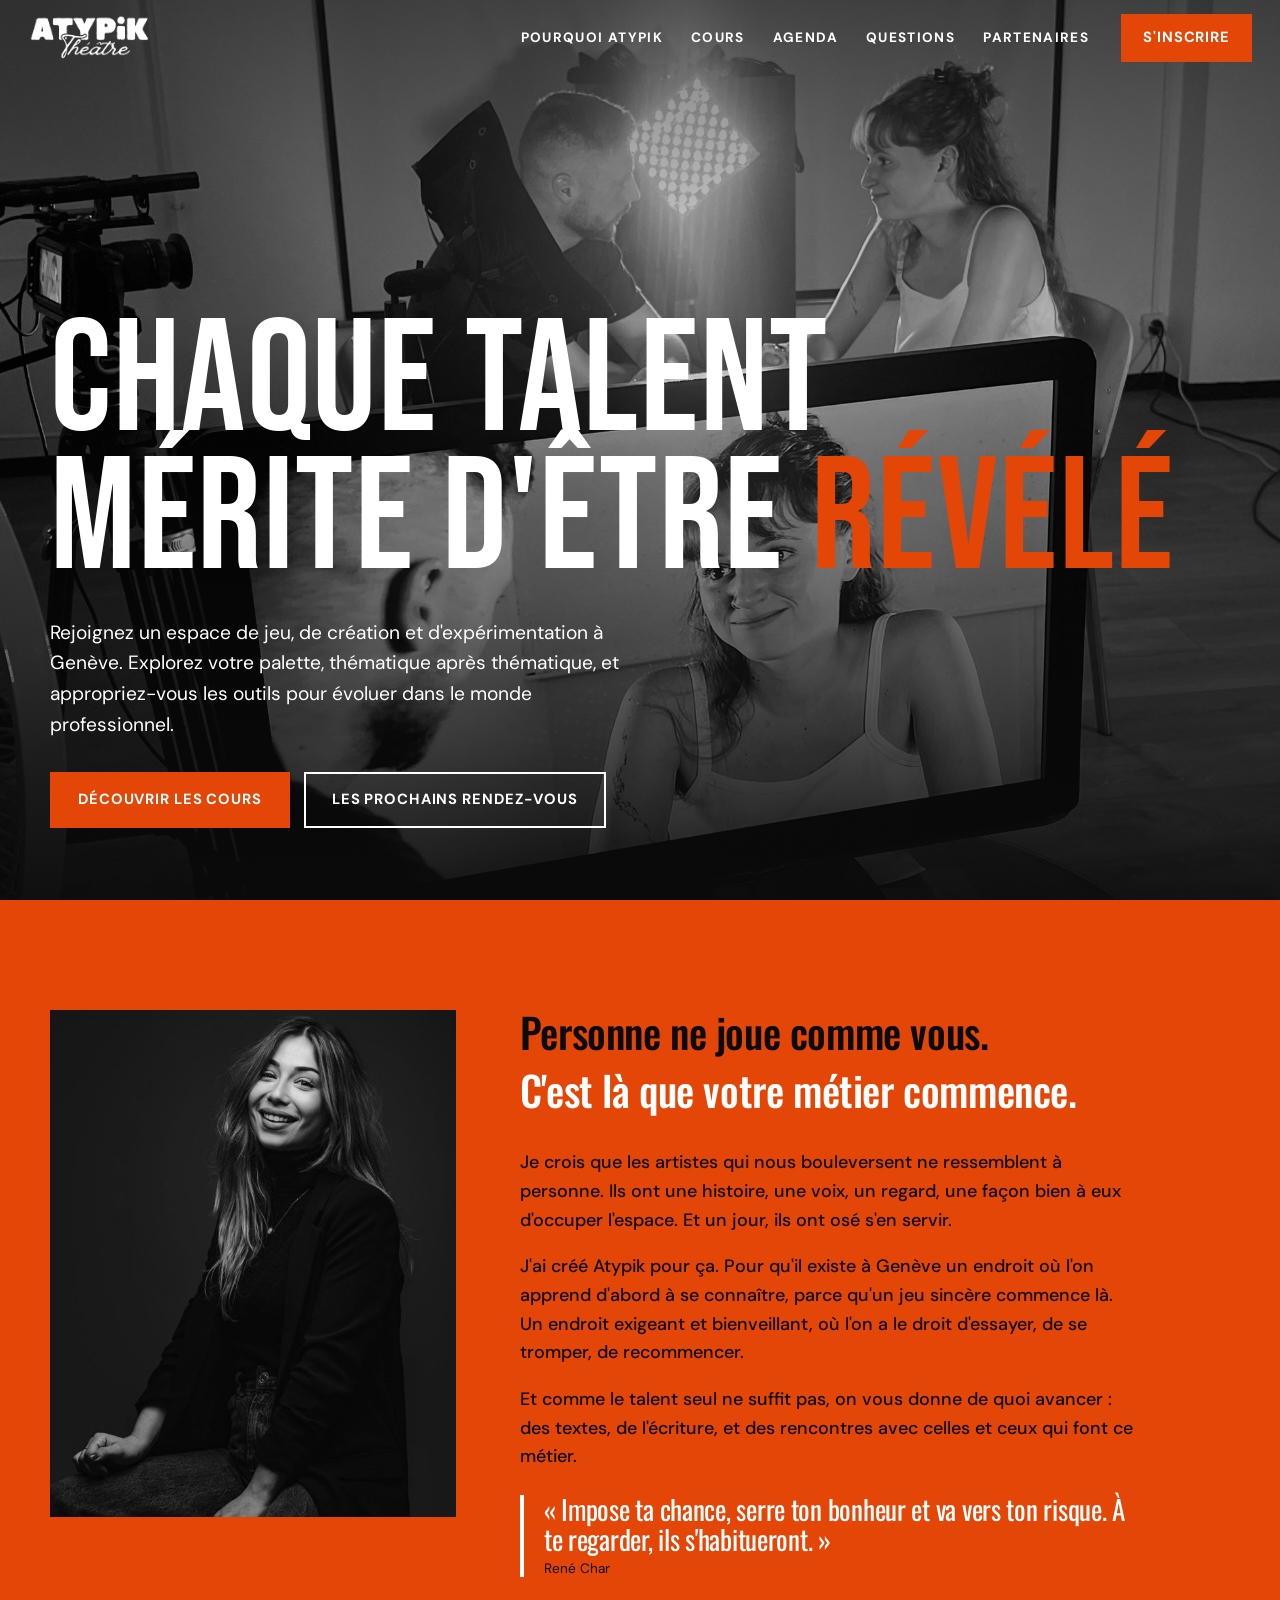
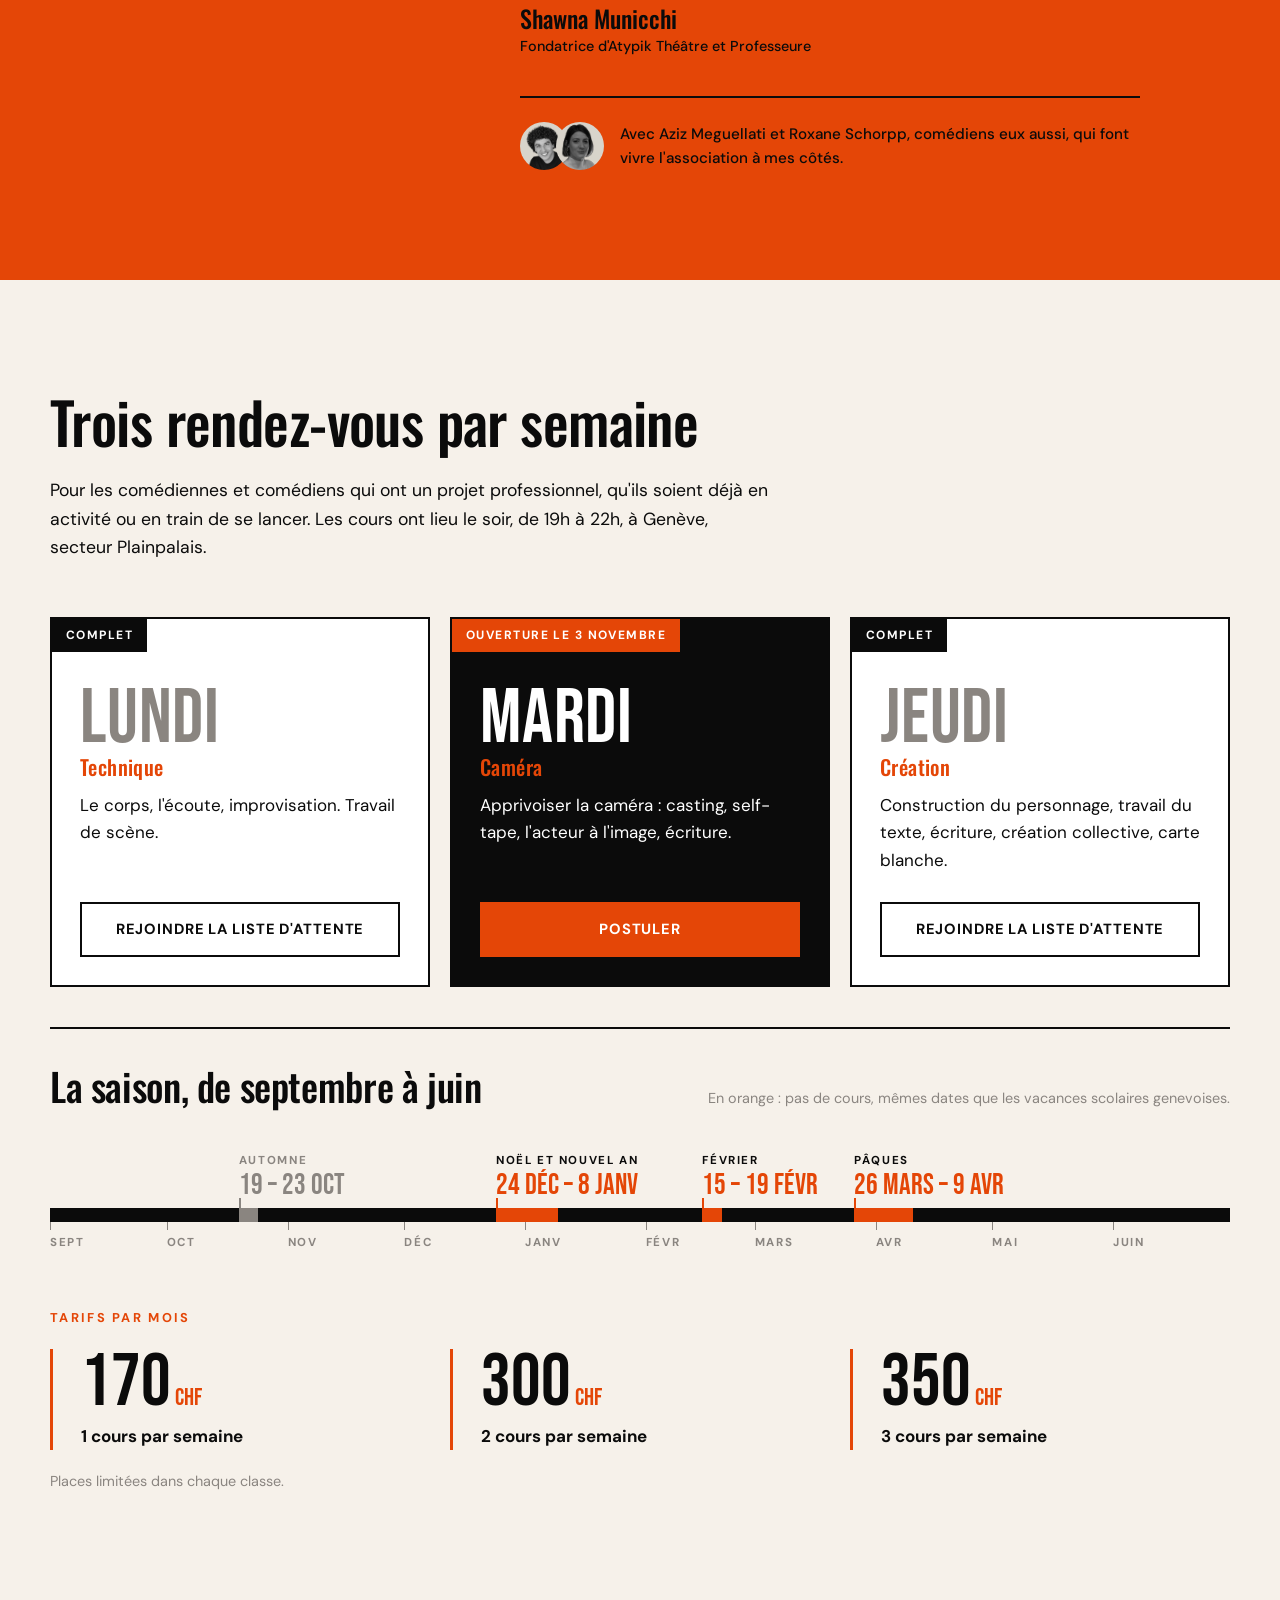
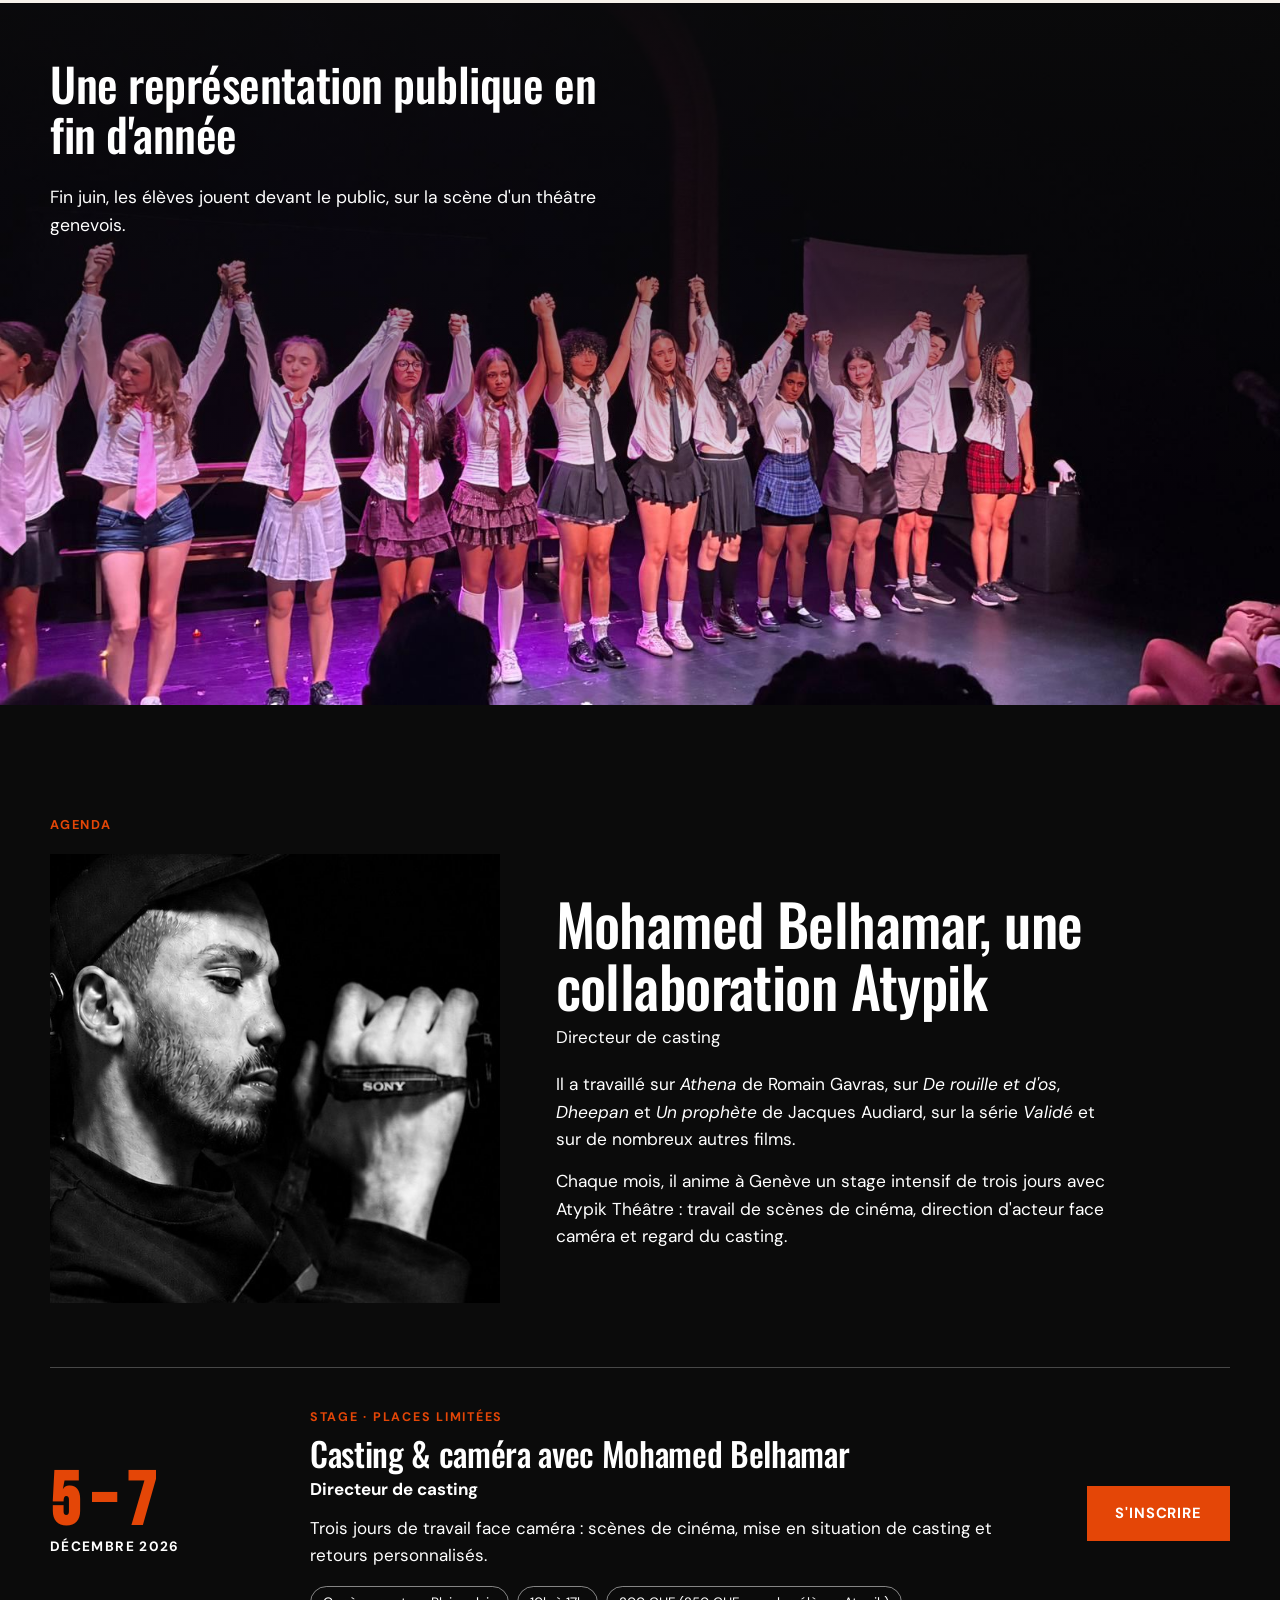
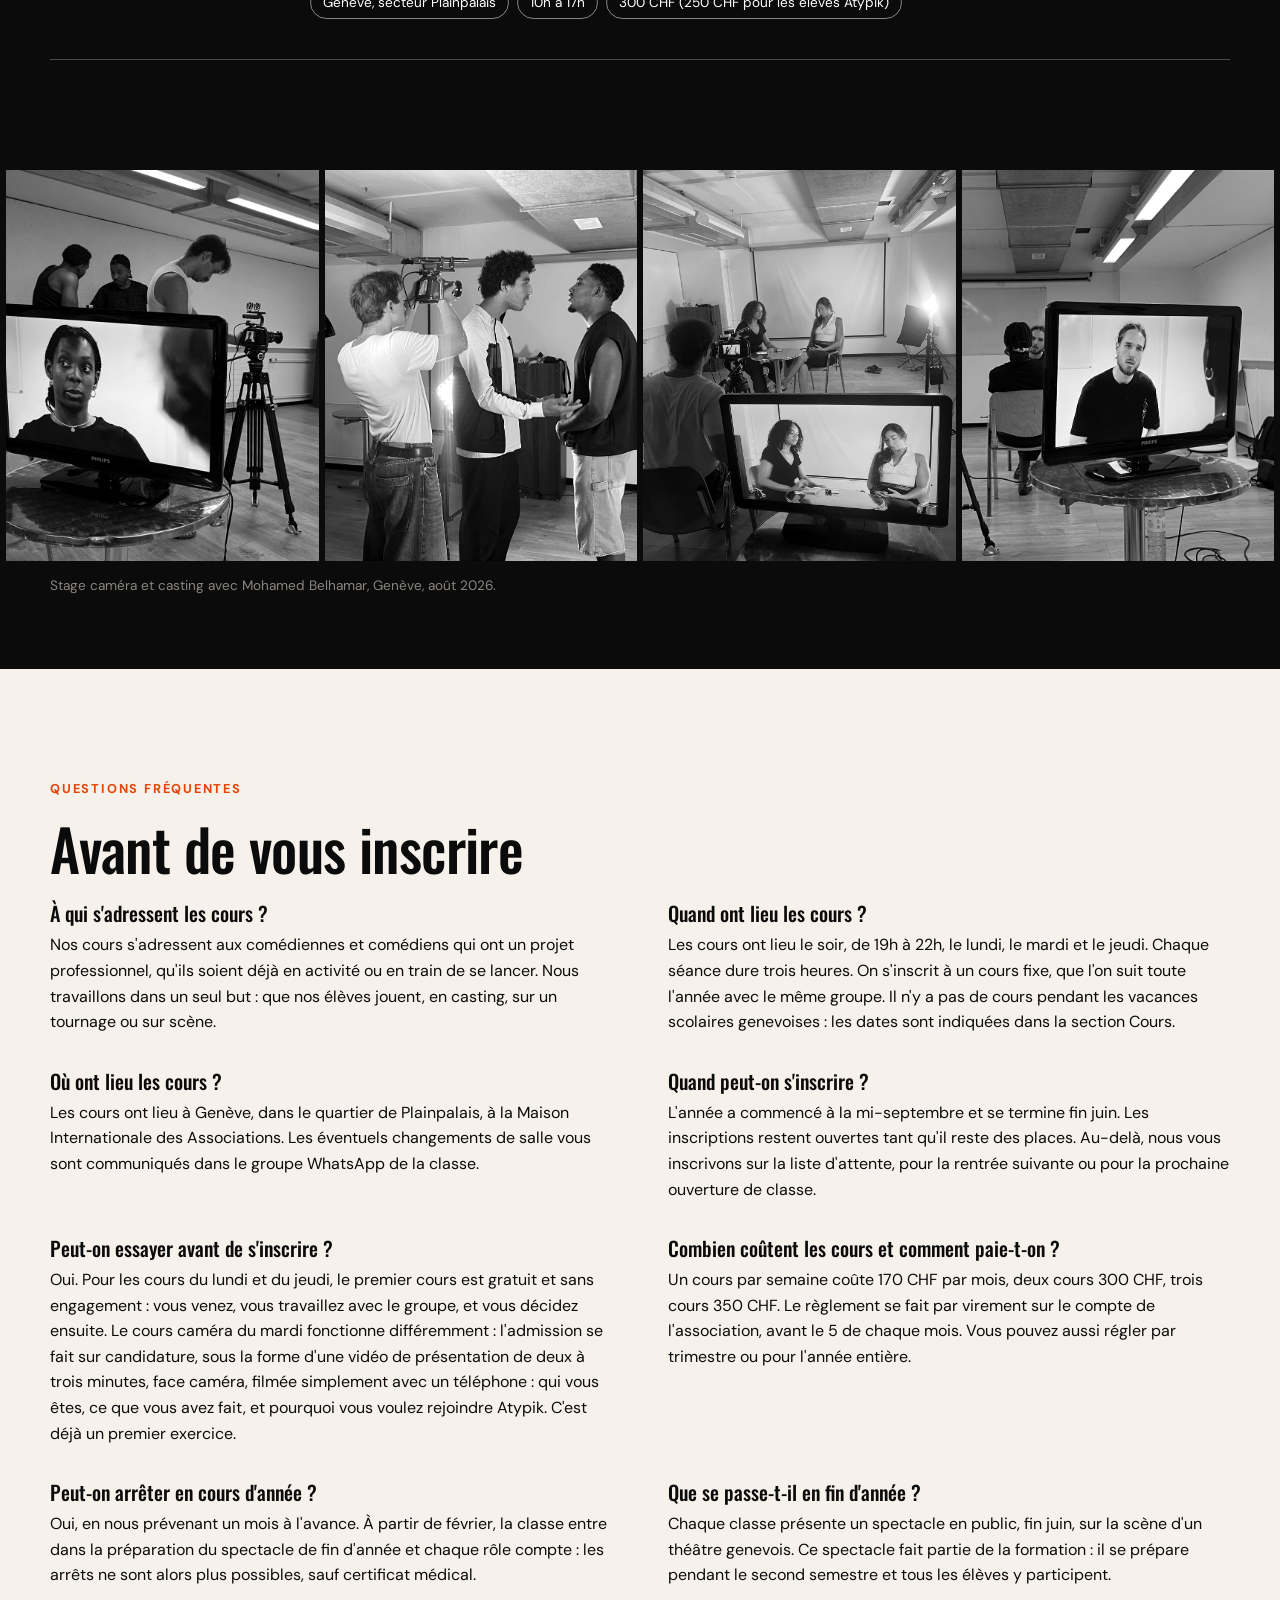
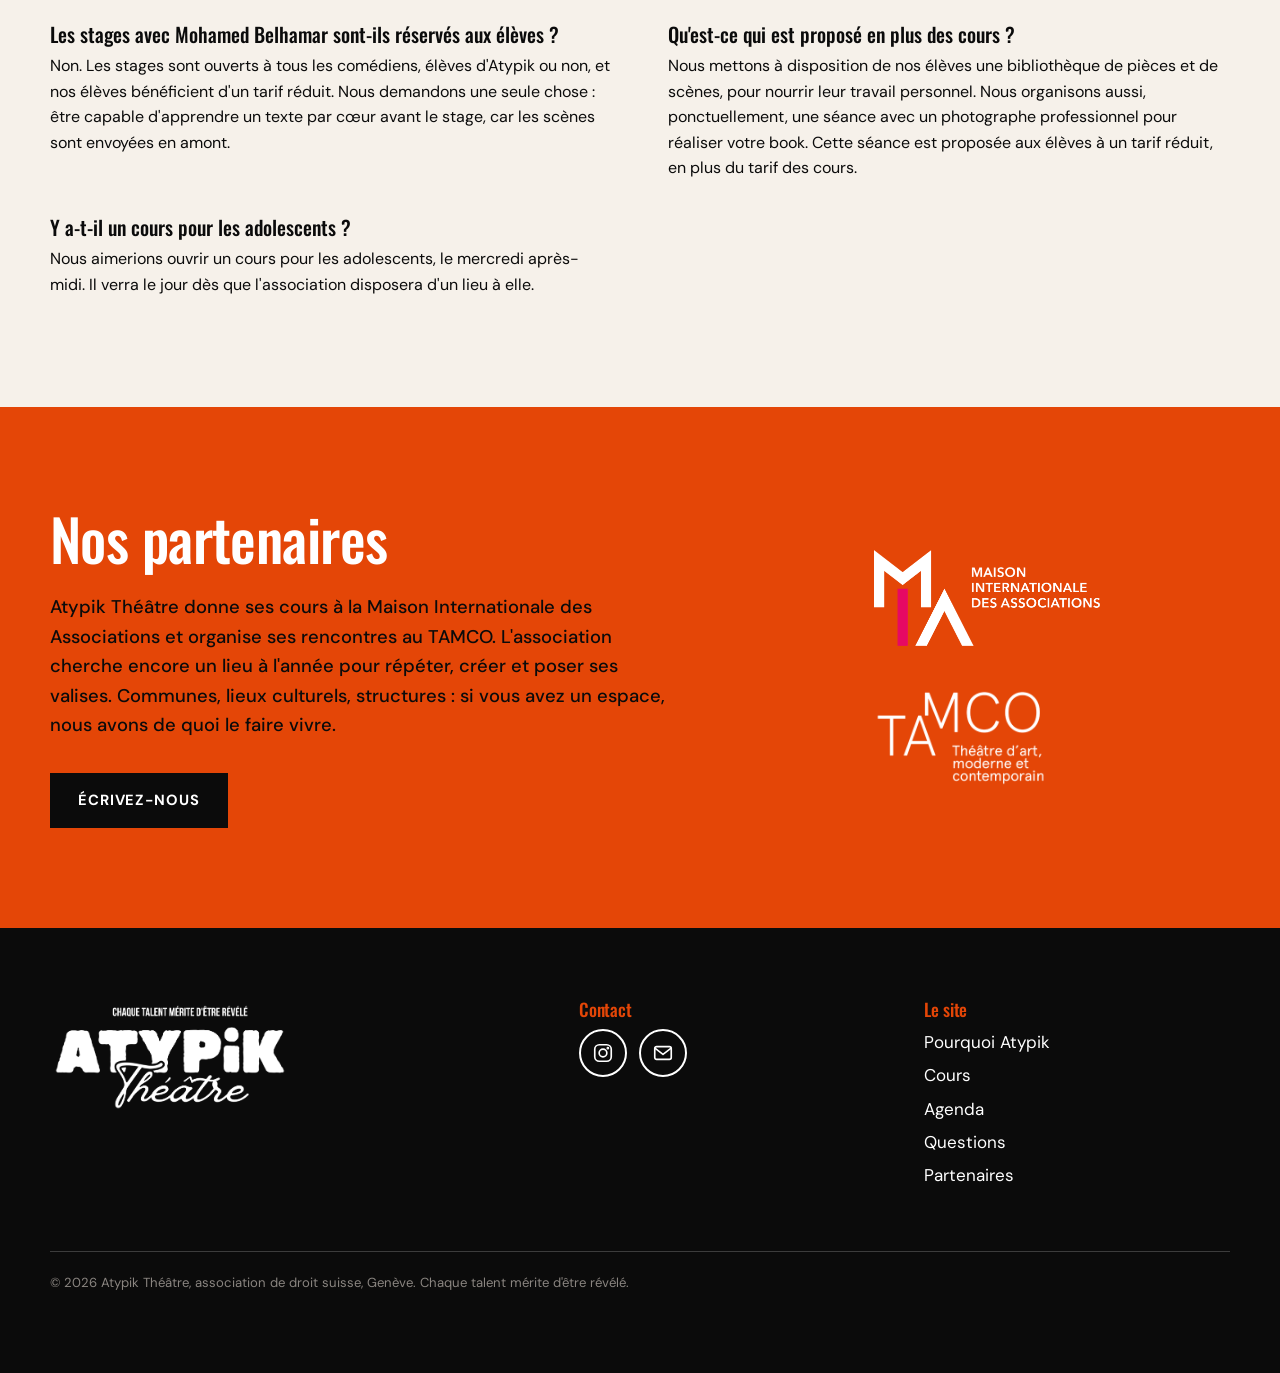
==== index.html @ a5f8ace5 "Frise de la saison au-dessus des tarifs Co-Authored-By: Claude Fable 5.1 <noreply@anthropic.com>" ====
<!doctype html>
<html lang="fr">
<head>
  <meta charset="utf-8">
  <meta name="viewport" content="width=device-width, initial-scale=1">
  <title>Atypik Théâtre | Cours de théâtre et de jeu caméra à Genève</title>
  <meta name="description" content="Rejoignez un espace de jeu, de création et d'expérimentation à Genève. Explorez votre palette : cours de théâtre et de jeu caméra, stages avec un directeur de casting.">
  <meta property="og:title" content="Atypik Théâtre | Chaque talent mérite d'être révélé">
  <meta property="og:description" content="Cours de théâtre et de jeu caméra à Genève, pour les comédiennes et comédiens qui veulent en faire leur métier.">
  <meta property="og:image" content="https://atypiktheatre.ch/images/hero.jpg">
  <link rel="canonical" href="https://atypiktheatre.ch/">
  <link rel="icon" href="images/favicon.png" sizes="512x512">
  <link rel="apple-touch-icon" href="images/apple-touch-icon.png">
  <meta name="theme-color" content="#e44607">
  <meta property="og:url" content="https://atypiktheatre.ch/">
  <meta property="og:type" content="website">
  <meta property="og:locale" content="fr_CH">
  <script type="application/ld+json">
  {
    "@context": "https://schema.org",
    "@type": "Organization",
    "name": "Atypik Théâtre",
    "url": "https://atypiktheatre.ch/",
    "logo": "https://atypiktheatre.ch/images/logo-couleur.png",
    "email": "atypik.theatre@gmail.com",
    "description": "Association genevoise : cours hebdomadaires de théâtre et de jeu caméra, stages avec des directeurs de casting, pour comédiennes et comédiens.",
    "address": { "@type": "PostalAddress", "addressLocality": "Genève", "addressCountry": "CH" },
    "sameAs": ["https://www.instagram.com/atypik.theatre/"]
  }
  </script>
  <link rel="preconnect" href="https://fonts.googleapis.com">
  <link rel="preconnect" href="https://fonts.gstatic.com" crossorigin>
  <link href="https://fonts.googleapis.com/css2?family=Bebas+Neue&family=Oswald:wght@400;500&family=DM+Sans:opsz,wght@9..40,400;9..40,500;9..40,700&display=swap" rel="stylesheet">
  <link rel="stylesheet" href="style.css">
</head>
<body>

<header class="nav" id="nav">
  <a href="#top" class="nav-logo"><img src="images/logo-nav.png" alt="Atypik Théâtre"></a>
  <nav class="nav-liens">
    <a href="#pourquoi">Pourquoi Atypik</a>
    <a href="#cours">Cours</a>
    <a href="#agenda">Agenda</a>
    <a href="#questions">Questions</a>
    <a href="#partenaires">Partenaires</a>
  </nav>
  <a href="#cours" class="btn btn-plein nav-cta">S'inscrire</a>
</header>

<main id="top">

  <section class="hero">
    <img class="hero-photo" src="images/hero.jpg" alt="Deux comédiens filmés pendant un stage, leur image sur l'écran de contrôle">
    <div class="hero-contenu">
      <h1>Chaque talent<br>mérite d'être <em>révélé</em></h1>
      <p class="hero-texte">Rejoignez un espace de jeu, de création et d'expérimentation à Genève. Explorez votre palette, thématique après thématique, et appropriez-vous les outils pour évoluer dans le monde professionnel.</p>
      <div class="actions">
        <a href="#cours" class="btn btn-plein">Découvrir les cours</a>
        <a href="#agenda" class="btn btn-contour">Les prochains rendez-vous</a>
      </div>
    </div>
  </section>

  <section class="lettre" id="pourquoi">
    <div class="conteneur lettre-grille">
      <figure class="lettre-portrait"><img src="images/equipe-shawna.jpg" alt="Portrait de Shawna Municchi" loading="lazy"></figure>
      <div class="lettre-texte">
        <p class="accroche">Personne ne joue comme vous.</p>
        <p class="accroche fort">C'est là que votre métier commence.</p>
        <p>Je crois que les artistes qui nous bouleversent ne ressemblent à personne. Ils ont une histoire, une voix, un regard, une façon bien à eux d'occuper l'espace. Et un jour, ils ont osé s'en servir.</p>
        <p>J'ai créé Atypik pour ça. Pour qu'il existe à Genève un endroit où l'on apprend d'abord à se connaître, parce qu'un jeu sincère commence là. Un endroit exigeant et bienveillant, où l'on a le droit d'essayer, de se tromper, de recommencer.</p>
        <p>Et comme le talent seul ne suffit pas, on vous donne de quoi avancer : des textes, de l'écriture, et des rencontres avec celles et ceux qui font ce métier.</p>
        <blockquote class="citation">« Impose ta chance, serre ton bonheur et va vers ton risque. À te regarder, ils s'habitueront. »<cite>René Char</cite></blockquote>
        <p class="signature"><strong>Shawna Municchi</strong><span>Fondatrice d'Atypik Théâtre et Professeure</span></p>
        <div class="complices">
          <img src="images/equipe-aziz.jpg" alt="Aziz Meguellati" loading="lazy">
          <img src="images/equipe-roxane.jpg" alt="Roxane Schorpp" loading="lazy">
          <p>Avec Aziz Meguellati et Roxane Schorpp, comédiens eux aussi, qui font vivre l'association à mes côtés.</p>
        </div>
      </div>
    </div>
  </section>

  <section class="bloc cours" id="cours">
    <div class="conteneur">
      <h2>Trois rendez-vous par semaine</h2>
      <p class="intro">Pour les comédiennes et comédiens qui ont un projet professionnel, qu'ils soient déjà en activité ou en train de se lancer. Les cours ont lieu le soir, de 19h à 22h, à Genève, secteur Plainpalais.</p>
      <div class="cartes" id="cours-liste"></div>
      <div class="relache" id="relache"></div>
      <div class="tarifs">
        <p class="tarifs-titre">Tarifs par mois</p>
        <div class="tarifs-liste" id="tarifs-liste"></div>
        <p class="tarifs-note">Places limitées dans chaque classe.</p>
      </div>
    </div>
  </section>

  <section class="spectacle" id="spectacle">
    <img src="images/spectacle.jpg" alt="Salut final des élèves sur scène, mains levées" loading="lazy">
    <div class="spectacle-texte">
      <h2>Une représentation publique en fin d'année</h2>
      <p>Fin juin, les élèves jouent devant le public, sur la scène d'un théâtre genevois.</p>
    </div>
  </section>

  <section class="bloc agenda" id="agenda">
    <div class="conteneur">
      <p class="surtitre">Agenda</p>
      <div class="vedette">
        <img src="images/belhamar.jpg" alt="Mohamed Belhamar, directeur de casting" loading="lazy">
        <div>
          <h2>Mohamed Belhamar, une collaboration Atypik</h2>
          <p class="role">Directeur de casting</p>
          <p>Il a travaillé sur <em>Athena</em> de Romain Gavras, sur <em>De rouille et d'os</em>, <em>Dheepan</em> et <em>Un prophète</em> de Jacques Audiard, sur la série <em>Validé</em> et sur de nombreux autres films.</p>
          <p>Chaque mois, il anime à Genève un stage intensif de trois jours avec Atypik Théâtre : travail de scènes de cinéma, direction d'acteur face caméra et regard du casting.</p>
        </div>
      </div>
      <div class="agenda-liste" id="agenda-liste"></div>
    </div>
  </section>

  <section class="galerie">
    <div class="galerie-photos">
      <img src="images/stage-1.jpg" alt="Le visage d'une comédienne sur l'écran de contrôle" loading="lazy">
      <img src="images/stage-2.jpg" alt="Deux comédiens jouent une scène, filmés de près" loading="lazy">
      <img src="images/stage-4.jpg" alt="Deux comédiennes en scène, cadrées sur l'écran de contrôle" loading="lazy">
      <img src="images/stage-5.jpg" alt="Un comédien filmé en gros plan" loading="lazy">
    </div>
    <p class="legende conteneur">Stage caméra et casting avec Mohamed Belhamar, Genève, août 2026.</p>
  </section>

  <section class="faq" id="questions">
    <div class="conteneur">
      <p class="surtitre">Questions fréquentes</p>
      <h2>Avant de vous inscrire</h2>
      <dl class="faq-liste">
        <div><dt>À qui s'adressent les cours ?</dt><dd>Nos cours s'adressent aux comédiennes et comédiens qui ont un projet professionnel, qu'ils soient déjà en activité ou en train de se lancer. Nous travaillons dans un seul but : que nos élèves jouent, en casting, sur un tournage ou sur scène.</dd></div>
        <div><dt>Quand ont lieu les cours ?</dt><dd>Les cours ont lieu le soir, de 19h à 22h, le lundi, le mardi et le jeudi. Chaque séance dure trois heures. On s'inscrit à un cours fixe, que l'on suit toute l'année avec le même groupe. Il n'y a pas de cours pendant les vacances scolaires genevoises : les dates sont indiquées dans la section Cours.</dd></div>
        <div><dt>Où ont lieu les cours ?</dt><dd>Les cours ont lieu à Genève, dans le quartier de Plainpalais, à la Maison Internationale des Associations. Les éventuels changements de salle vous sont communiqués dans le groupe WhatsApp de la classe.</dd></div>
        <div><dt>Quand peut-on s'inscrire ?</dt><dd>L'année a commencé à la mi-septembre et se termine fin juin. Les inscriptions restent ouvertes tant qu'il reste des places. Au-delà, nous vous inscrivons sur la liste d'attente, pour la rentrée suivante ou pour la prochaine ouverture de classe.</dd></div>
        <div><dt>Peut-on essayer avant de s'inscrire ?</dt><dd>Oui. Pour les cours du lundi et du jeudi, le premier cours est gratuit et sans engagement : vous venez, vous travaillez avec le groupe, et vous décidez ensuite. Le cours caméra du mardi fonctionne différemment : l'admission se fait sur candidature, sous la forme d'une vidéo de présentation de deux à trois minutes, face caméra, filmée simplement avec un téléphone : qui vous êtes, ce que vous avez fait, et pourquoi vous voulez rejoindre Atypik. C'est déjà un premier exercice.</dd></div>
        <div><dt>Combien coûtent les cours et comment paie-t-on ?</dt><dd>Un cours par semaine coûte 170 CHF par mois, deux cours 300 CHF, trois cours 350 CHF. Le règlement se fait par virement sur le compte de l'association, avant le 5 de chaque mois. Vous pouvez aussi régler par trimestre ou pour l'année entière.</dd></div>
        <div><dt>Peut-on arrêter en cours d'année ?</dt><dd>Oui, en nous prévenant un mois à l'avance. À partir de février, la classe entre dans la préparation du spectacle de fin d'année et chaque rôle compte : les arrêts ne sont alors plus possibles, sauf certificat médical.</dd></div>
        <div><dt>Que se passe-t-il en fin d'année ?</dt><dd>Chaque classe présente un spectacle en public, fin juin, sur la scène d'un théâtre genevois. Ce spectacle fait partie de la formation : il se prépare pendant le second semestre et tous les élèves y participent.</dd></div>
        <div><dt>Les stages avec Mohamed Belhamar sont-ils réservés aux élèves ?</dt><dd>Non. Les stages sont ouverts à tous les comédiens, élèves d'Atypik ou non, et nos élèves bénéficient d'un tarif réduit. Nous demandons une seule chose : être capable d'apprendre un texte par cœur avant le stage, car les scènes sont envoyées en amont.</dd></div>
        <div><dt>Qu'est-ce qui est proposé en plus des cours ?</dt><dd>Nous mettons à disposition de nos élèves une bibliothèque de pièces et de scènes, pour nourrir leur travail personnel. Nous organisons aussi, ponctuellement, une séance avec un photographe professionnel pour réaliser votre book. Cette séance est proposée aux élèves à un tarif réduit, en plus du tarif des cours.</dd></div>
        <div><dt>Y a-t-il un cours pour les adolescents ?</dt><dd>Nous aimerions ouvrir un cours pour les adolescents, le mercredi après-midi. Il verra le jour dès que l'association disposera d'un lieu à elle.</dd></div>
      </dl>
    </div>
  </section>

  <section class="grandir" id="partenaires">
    <div class="conteneur">
      <h2>Nos partenaires</h2>
      <div class="logos">
        <a href="https://mia-ge.ch/" target="_blank" rel="noopener"><img src="images/partenaire-mia.png" alt="Maison Internationale des Associations, Genève"></a>
        <a href="https://tamco.ch/" target="_blank" rel="noopener"><img src="images/partenaire-tamco.png" alt="TAMCO, Théâtre d'art moderne et contemporain, Genève"></a>
      </div>
      <p>Atypik Théâtre donne ses cours à la Maison Internationale des Associations et organise ses rencontres au TAMCO. L'association cherche encore un lieu à l'année pour répéter, créer et poser ses valises. Communes, lieux culturels, structures : si vous avez un espace, nous avons de quoi le faire vivre.</p>
      <a href="#" class="btn btn-plein" data-mail="Un lieu pour Atypik Théâtre">Écrivez-nous</a>
    </div>
  </section>

</main>

<footer class="pied">
  <div class="conteneur pied-grille">
    <img src="images/logo-blanc.png" alt="Atypik Théâtre" class="pied-logo">
    <div>
      <h3>Contact</h3>
      <div class="pied-liens">
        <a id="pied-insta" target="_blank" rel="noopener" aria-label="Instagram @atypik.theatre" title="Instagram">
          <svg viewBox="0 0 24 24" aria-hidden="true"><rect x="3" y="3" width="18" height="18" rx="5"/><circle cx="12" cy="12" r="4.2"/><circle cx="17.3" cy="6.7" r="0.6" fill="currentColor"/></svg>
        </a>
        <a href="#" data-mail="Contact" aria-label="Nous écrire par e-mail" title="E-mail">
          <svg viewBox="0 0 24 24" aria-hidden="true"><rect x="3" y="5" width="18" height="14" rx="2"/><path d="m3.5 7 8.5 6.5L20.5 7"/></svg>
        </a>
      </div>
    </div>
    <div>
      <h3>Le site</h3>
      <ul class="pied-plan">
        <li><a href="#pourquoi">Pourquoi Atypik</a></li>
        <li><a href="#cours">Cours</a></li>
        <li><a href="#agenda">Agenda</a></li>
        <li><a href="#questions">Questions</a></li>
        <li><a href="#partenaires">Partenaires</a></li>
      </ul>
    </div>
  </div>
  <p class="pied-bas conteneur">© <span id="annee"></span> Atypik Théâtre, association de droit suisse, Genève. Chaque talent mérite d'être révélé.</p>
</footer>

<dialog class="candidature" id="candidature">
  <form method="dialog"><button class="candidature-fermer" aria-label="Fermer">×</button></form>
  <p class="surtitre">Cours caméra du mardi</p>
  <h3>Postuler avec une vidéo</h3>
  <p>L'admission se fait sur une vidéo de présentation de deux à trois minutes, face caméra, filmée simplement avec un téléphone. C'est déjà un premier exercice.</p>
  <ol>
    <li>Qui vous êtes.</li>
    <li>Ce que vous avez fait : formations, scène, tournages.</li>
    <li>Pourquoi vous voulez rejoindre Atypik.</li>
  </ol>
  <p>Envoyez-nous le lien de la vidéo par e-mail (SwissTransfer, WeTransfer ou lien privé), avec votre nom et votre téléphone.</p>
  <a class="btn btn-plein" id="candidature-mail" href="#">Envoyer ma candidature</a>
  <p class="candidature-adresse">ou directement à <span id="candidature-adresse"></span></p>
</dialog>

<dialog class="candidature secours" id="secours">
  <form method="dialog"><button class="candidature-fermer" aria-label="Fermer">×</button></form>
  <h3>Nous écrire</h3>
  <a class="btn btn-plein" id="secours-gmail" href="#" target="_blank" rel="noopener">Continuer avec Gmail</a>
  <p class="candidature-adresse">ou depuis votre messagerie, à <span id="secours-adresse"></span> <button type="button" class="btn btn-contour secours-copier" id="secours-copier">Copier l'adresse</button></p>
  <p class="secours-note">Votre message :</p>
  <pre id="secours-texte"></pre>
</dialog>

<script src="contenu.js"></script>
<script src="script.js"></script>
</body>
</html>
---- style.css ----
/* Atypik Théâtre : noir, orange, slogan et chiffres en Bebas Neue, titres en Oswald minuscules */
:root {
  --orange: #e44607;
  --noir: #0b0b0b;
  --creme: #f6f1ea;
  --blanc: #ffffff;
  --gris: #8a8580;
  --titre: "Bebas Neue", "Arial Narrow", Impact, sans-serif;
  --texte: "DM Sans", system-ui, -apple-system, "Segoe UI", sans-serif;
}

* { box-sizing: border-box; margin: 0; padding: 0; }
html { scroll-behavior: smooth; scroll-padding-top: 80px; }
body { font-family: var(--texte); font-size: 17px; line-height: 1.6; color: var(--noir); background: var(--noir); -webkit-font-smoothing: antialiased; }
img { display: block; max-width: 100%; }
a { color: inherit; }
em { font-style: normal; }

.conteneur { width: min(1180px, 100% - 40px); margin-inline: auto; }

h1, h2, h3, .carte-jour, .accroche { font-family: var(--titre); font-weight: 400; line-height: 0.95; letter-spacing: 0.01em; text-transform: uppercase; }
h2 { font-size: clamp(2.6rem, 6.5vw, 5.2rem); margin-bottom: 24px; }
.surtitre { font-size: 0.8rem; font-weight: 700; letter-spacing: 0.18em; text-transform: uppercase; color: var(--orange); margin-bottom: 18px; }
.intro { max-width: 720px; font-size: 1.1rem; margin-bottom: 56px; }

/* Boutons */
.btn { display: inline-block; padding: 14px 26px; font-weight: 700; font-size: 0.92rem; letter-spacing: 0.06em; text-transform: uppercase; text-decoration: none; text-align: center; border: 2px solid transparent; transition: transform 0.15s, background 0.15s, color 0.15s; }
.btn:hover { transform: translateY(-2px); }
.btn-plein { background: var(--orange); color: var(--blanc); }
.btn-plein:hover { background: var(--blanc); color: var(--noir); }
.btn-contour { border-color: currentColor; }
.btn-contour:hover { background: var(--noir); color: var(--blanc); border-color: var(--noir); }

/* Menu */
.nav { position: fixed; inset: 0 0 auto 0; z-index: 10; display: flex; align-items: center; gap: 32px; padding: 14px 28px; transition: background 0.25s; }
.nav-pleine { background: rgba(11, 11, 11, 0.94); backdrop-filter: blur(8px); }
.nav-logo img { height: 46px; width: auto; }
.nav-liens { display: flex; gap: 28px; margin-left: auto; }
.nav-liens a { color: var(--blanc); text-decoration: none; font-size: 0.85rem; font-weight: 700; letter-spacing: 0.1em; text-transform: uppercase; }
.nav-liens a:hover { color: var(--orange); }
.nav-cta { padding: 10px 20px; }

/* Hero */
.hero { position: relative; height: min(100svh, 1000px); min-height: 620px; display: flex; align-items: flex-end; color: var(--blanc); overflow: hidden; }
.hero-photo { position: absolute; inset: 0; width: 100%; height: 100%; object-fit: cover; object-position: 60% 40%; filter: grayscale(1) contrast(1.1); }
.hero::after { content: ""; position: absolute; inset: 0; background: linear-gradient(180deg, rgba(11,11,11,0.55) 0%, rgba(11,11,11,0.15) 35%, rgba(11,11,11,0.92) 100%); }
.hero-contenu { position: relative; z-index: 1; width: min(1180px, 100% - 40px); margin-inline: auto; padding: 140px 0 72px; }
.hero h1 { font-size: clamp(3.6rem, 12.5vw, 11rem); line-height: 0.86; margin-bottom: 28px; }
.hero h1 em { color: var(--orange); }
.hero-texte { max-width: 600px; font-size: 1.2rem; margin-bottom: 32px; }
.actions { display: flex; flex-wrap: wrap; gap: 14px; }
.hero .btn-contour:hover { background: var(--blanc); color: var(--noir); border-color: var(--blanc); }

/* Lettre de Shawna */
.lettre { background: var(--orange); padding: 110px 0; }
.lettre .surtitre { color: var(--noir); }
.lettre-grille { display: grid; grid-template-columns: 0.8fr 1.4fr; gap: 64px; align-items: start; }
.lettre-portrait img { width: 100%; aspect-ratio: 4 / 5; object-fit: cover; filter: grayscale(1); }
.accroche { font-size: clamp(2rem, 4.2vw, 3.5rem); }
.accroche.fort { color: var(--blanc); margin: 14px 0 36px; }
.lettre-texte > p:not(.surtitre):not(.accroche) { max-width: 620px; font-size: 1.12rem; font-weight: 500; margin-bottom: 18px; }
.citation cite { display: block; margin-top: 8px; font-family: var(--texte); font-style: normal; font-size: 0.85rem; text-transform: none; letter-spacing: 0; color: var(--noir); }
.citation { max-width: 620px; margin: 24px 0 8px; padding-left: 20px; border-left: 4px solid var(--blanc); font-family: var(--titre); font-size: clamp(1.6rem, 2.8vw, 2.2rem); line-height: 1.05; text-transform: uppercase; color: var(--blanc); }
.signature strong { display: block; font-family: var(--titre); font-weight: 400; font-size: 2rem; text-transform: uppercase; line-height: 1.1; margin-top: 28px; }
.signature span { font-size: 0.9rem; }
.complices { display: flex; align-items: center; margin-top: 36px; padding-top: 24px; border-top: 2px solid var(--noir); max-width: 620px; }
.complices img { width: 48px; height: 48px; border-radius: 50%; object-fit: cover; }
.complices img + img { margin-left: -12px; }
.complices p { margin-left: 16px; font-size: 0.95rem; font-weight: 500; }

/* Blocs */
.bloc { padding: 110px 0; }
.cours { background: var(--creme); }
.agenda { background: var(--noir); color: var(--blanc); }

/* Cartes des cours */
.cartes { display: grid; grid-template-columns: repeat(3, 1fr); gap: 20px; }
.carte { position: relative; display: flex; flex-direction: column; background: var(--blanc); border: 2px solid var(--noir); padding: 64px 28px 28px; }
.carte-jour { font-size: clamp(3.4rem, 6vw, 5rem); }
.carte h3 { font-size: 1.9rem; color: var(--orange); margin-bottom: 14px; }
.carte-texte { margin-bottom: 28px; }
.carte .btn { margin-top: auto; }
.etiquette { position: absolute; top: 0; left: 0; padding: 7px 14px; font-size: 0.75rem; font-weight: 700; letter-spacing: 0.12em; text-transform: uppercase; background: var(--noir); color: var(--blanc); }
.est-ouvert { background: var(--noir); color: var(--blanc); }
.est-ouvert .etiquette { background: var(--orange); }
.est-complet .carte-jour { color: var(--gris); }

/* Spectacle de fin d'année : photo pleine largeur, texte posé dessus */
.spectacle { position: relative; color: var(--blanc); background: var(--noir); }
.spectacle img { width: 100%; height: min(78vh, 720px); object-fit: cover; object-position: center 45%; }
.spectacle::after { content: ""; position: absolute; inset: 0; background: linear-gradient(180deg, rgba(11,11,11,0.85) 0%, rgba(11,11,11,0.35) 45%, rgba(11,11,11,0) 70%); }
.spectacle-texte { position: absolute; z-index: 1; left: max(20px, calc((100% - 1180px) / 2)); right: 20px; top: 56px; max-width: 560px; }
.spectacle-texte h2 { font-size: clamp(2.4rem, 5vw, 4.2rem); }
.spectacle-texte p:not(.surtitre) { font-size: 1.1rem; }

/* Candidature vidéo (fenêtre) */
.candidature { width: min(560px, calc(100% - 40px)); margin: auto; border: 0; padding: 40px; background: var(--creme); color: var(--noir); }
.candidature::backdrop { background: rgba(11, 11, 11, 0.75); }
.candidature h3 { font-size: 2.4rem; margin-bottom: 14px; }
.candidature p { margin-bottom: 14px; }
.candidature ol { margin: 0 0 18px 22px; font-weight: 700; }
.candidature ol li { margin-bottom: 4px; }
.candidature .btn { margin-top: 6px; }
.candidature-adresse { font-size: 0.9rem; color: var(--gris); margin-top: 14px; }
.candidature-adresse span { color: var(--noir); font-weight: 700; user-select: all; }
.secours pre { white-space: pre-wrap; font-family: var(--texte); font-size: 0.9rem; background: var(--blanc); padding: 14px 16px; border-left: 3px solid var(--orange); max-height: 220px; overflow: auto; }
.secours-note { font-size: 0.85rem; color: var(--gris); margin-top: 18px; }
.secours-copier { padding: 8px 14px; font-size: 0.78rem; margin-left: 6px; }
.candidature-fermer { position: absolute; top: 10px; right: 14px; width: 36px; height: 36px; border: 0; background: none; font-size: 1.8rem; line-height: 1; cursor: pointer; color: var(--noir); }

/* Tarifs */
.tarifs { display: grid; grid-template-columns: repeat(3, 1fr); gap: 20px; margin-top: 40px; }
.tarifs-titre { grid-column: 1 / -1; font-size: 0.8rem; font-weight: 700; letter-spacing: 0.18em; text-transform: uppercase; color: var(--orange); }
.tarifs-liste { display: contents; }
.tarif { padding-left: 28px; border-left: 3px solid var(--orange); }
.tarif-prix { font-family: var(--titre); font-size: 4.6rem; line-height: 0.95; }
.tarif-prix small { font-size: 1.5rem; color: var(--orange); }
.tarif p:last-child { font-weight: 700; margin-top: 4px; }
.tarifs-note { grid-column: 1 / -1; font-size: 0.9rem; color: var(--gris); }
.relache { margin-top: 40px; padding-top: 36px; border-top: 2px solid var(--noir); }
.relache-tete { display: flex; justify-content: space-between; align-items: baseline; gap: 24px; flex-wrap: wrap; margin-bottom: 28px; }
.relache-tete h3 { font-size: 2.4rem; }
.relache-tete p { font-size: 0.9rem; color: var(--gris); }
.frise { position: relative; height: 130px; }
.frise-rail { position: absolute; left: 0; right: 0; top: 70px; height: 14px; background: var(--noir); }
.frise-mois { position: absolute; top: 96px; font-size: 0.72rem; font-weight: 700; letter-spacing: 0.14em; text-transform: uppercase; color: var(--gris); }
.frise-mois::before { content: ""; position: absolute; left: 0; top: -12px; width: 1px; height: 8px; background: var(--gris); }
.frise-pause { position: absolute; top: 70px; height: 14px; background: var(--orange); }
.frise-pause::before { content: ""; position: absolute; left: 0; top: -10px; width: 2px; height: 10px; background: var(--orange); }
.frise-lbl { position: absolute; bottom: 24px; left: 0; white-space: nowrap; }
.frise-lbl span { font-size: 0.72rem; font-weight: 700; letter-spacing: 0.14em; text-transform: uppercase; }
.frise-lbl b { display: block; font-family: var(--titre); font-weight: 400; font-size: 1.8rem; line-height: 0.9; text-transform: uppercase; color: var(--orange); }
.est-passee, .est-passee::before, .est-passee .frise-lbl b { background-color: var(--gris); color: var(--gris); }
.est-passee .frise-lbl b { background: none; }

/* Partenaires : logos */
.logos { grid-area: logos; display: flex; flex-direction: column; align-items: flex-start; gap: 44px; justify-self: center; }
.logos img { height: 96px; width: auto; }

/* Agenda : Mohamed Belhamar en vedette */
.vedette { display: grid; grid-template-columns: 0.8fr 1.2fr; gap: 56px; align-items: center; margin-bottom: 64px; }
.vedette img { width: 100%; aspect-ratio: 1 / 1; object-fit: cover; object-position: 60% 0%; filter: grayscale(1); }
.vedette h2 { margin-bottom: 8px; }
.vedette .role { margin-bottom: 20px; }
.vedette p:not(.role) { max-width: 560px; font-size: 1.08rem; margin-bottom: 14px; }
.vedette em { font-style: italic; }

/* Agenda */
.evenement { display: grid; grid-template-columns: 220px 1fr auto; gap: 40px; align-items: center; padding: 40px 0; border-top: 1px solid rgba(255,255,255,0.25); }
.evenement:last-child { border-bottom: 1px solid rgba(255,255,255,0.25); }
.evenement-date { font-weight: 700; letter-spacing: 0.1em; text-transform: uppercase; font-size: 0.85rem; }
.evenement-date span { display: block; font-family: var(--titre); font-size: 4.6rem; line-height: 0.9; letter-spacing: 0; color: var(--orange); white-space: nowrap; }
.evenement-type { font-size: 0.78rem; font-weight: 700; letter-spacing: 0.14em; text-transform: uppercase; color: var(--orange); margin-bottom: 8px; }
.evenement h3 { font-size: clamp(1.9rem, 3.4vw, 2.8rem); }
.evenement-sous { font-weight: 700; margin: 4px 0 12px; }
.evenement ul { display: flex; flex-wrap: wrap; gap: 8px; list-style: none; margin-top: 16px; }
.evenement li { padding: 5px 12px; border: 1px solid rgba(255,255,255,0.5); border-radius: 999px; font-size: 0.85rem; }
.agenda-vide { font-size: 1.2rem; }
.agenda-vide a { color: var(--orange); }

/* Galerie */
.galerie { background: var(--noir); padding-bottom: 72px; }
.galerie-photos { display: grid; grid-template-columns: repeat(4, 1fr); gap: 6px; padding: 0 6px; }
.galerie img { width: 100%; aspect-ratio: 4 / 5; object-fit: cover; filter: grayscale(1) contrast(1.05); transition: filter 0.3s; }
.galerie img:hover { filter: none; }
.galerie img:nth-child(1) { object-position: 22% center; }
.galerie img:nth-child(2) { object-position: 62% center; }
.galerie img:nth-child(4) { object-position: 82% center; }
.legende { margin-top: 14px; font-size: 0.85rem; color: var(--gris); }

/* Questions fréquentes */
.faq { background: var(--creme); padding: 110px 0; }
.faq-liste { display: grid; grid-template-columns: 1fr 1fr; gap: 36px 56px; margin-top: 16px; }
.faq dt { font-family: var(--titre); font-size: 1.6rem; line-height: 1.05; text-transform: uppercase; margin-bottom: 8px; }
.faq dd { font-size: 1rem; }

/* Atypik grandit */
.grandir { background: var(--orange); padding: 100px 0; }
.grandir .conteneur { display: grid; grid-template-columns: 1.3fr 1fr; grid-template-areas: "surtitre logos" "titre logos" "texte logos" "bouton logos"; column-gap: 64px; align-items: center; }
.grandir .surtitre { grid-area: surtitre; }
.grandir h2 { grid-area: titre; }
.grandir p:not(.surtitre) { grid-area: texte; }
.grandir .btn { grid-area: bouton; justify-self: start; }
.grandir .surtitre { color: var(--noir); }
.grandir h2 { color: var(--blanc); }
.grandir p:not(.surtitre) { max-width: 700px; font-size: 1.15rem; font-weight: 500; margin-bottom: 32px; }
.grandir .btn-plein { background: var(--noir); }

/* Pied */
.pied { background: var(--noir); color: var(--blanc); padding: 72px 0 80px; }
.pied-grille { display: grid; grid-template-columns: 1.6fr 1fr 1fr; gap: 40px; align-items: start; }
.pied-logo { width: 240px; }
.pied h3 { font-size: 1.4rem; color: var(--orange); margin-bottom: 10px; }
.pied-liens { display: flex; gap: 12px; }
.pied-liens a { display: grid; place-items: center; width: 48px; height: 48px; border: 2px solid var(--blanc); border-radius: 50%; transition: background 0.15s, border-color 0.15s; }
.pied-liens a:hover { background: var(--orange); border-color: var(--orange); }
.pied-liens svg { width: 22px; height: 22px; fill: none; stroke: currentColor; stroke-width: 1.8; stroke-linecap: round; stroke-linejoin: round; }
.pied-plan { list-style: none; }
.pied-plan li { margin-bottom: 6px; }
.pied-plan a { text-decoration: none; }
.pied-plan a:hover { color: var(--orange); }
.pied-bas { margin-top: 56px; padding-top: 20px; border-top: 1px solid rgba(255,255,255,0.2); font-size: 0.82rem; color: var(--gris); }

/* Tablette et téléphone */
@media (max-width: 960px) {
  .nav-liens { display: none; }
  .nav { justify-content: space-between; padding: 12px 20px; }
  .nav-logo img { height: 40px; }
  .cartes, .lettre-grille, .pied-grille, .tarifs { grid-template-columns: 1fr; }
  .frise { height: auto; display: grid; gap: 14px; }
  .frise-rail, .frise-mois { display: none; }
  .frise-pause { position: static; width: auto !important; height: auto; background: none; padding-left: 16px; border-left: 3px solid var(--orange); }
  .frise-pause::before { display: none; }
  .frise-lbl { position: static; }
  .est-passee { border-color: var(--gris); }
  .grandir .conteneur { grid-template-columns: 1fr; grid-template-areas: "surtitre" "titre" "texte" "bouton" "logos"; }
  .logos { flex-direction: row; flex-wrap: wrap; justify-self: start; gap: 28px 40px; margin-top: 40px; }
  .logos img { height: 70px; }
  .lettre-grille { gap: 36px; }
  .lettre-portrait img { aspect-ratio: 1 / 1; object-position: center 20%; }
  .galerie-photos { grid-template-columns: repeat(2, 1fr); }
  .evenement { grid-template-columns: 1fr; gap: 20px; }
  .evenement .btn { justify-self: start; }
  .bloc, .lettre, .grandir, .faq { padding: 72px 0; }
  .candidature { padding: 32px 24px 28px; }
  .candidature h3 { font-size: 2rem; }
  .faq-liste { grid-template-columns: 1fr; gap: 28px; }
  .spectacle img { object-position: center 70%; }
  .spectacle-texte { top: 32px; }
  .vedette { grid-template-columns: 1fr; gap: 28px; }
  .vedette img { max-width: 340px; }
}
@media (max-width: 560px) {
  body { font-size: 16px; }
  .hero-contenu { padding-bottom: 48px; }
}
@media (prefers-reduced-motion: reduce) { html { scroll-behavior: auto; } }

/* Titres en minuscules (Oswald) : seuls le slogan, les jours, les prix et les dates restent en capitales Bebas */
h2, h3, .accroche, .citation, .evenement h3, .vedette h2, .spectacle-texte h2, .grandir h2, .pied h3, .carte h3 { font-family: "Oswald", "Arial Narrow", sans-serif; font-weight: 500; text-transform: none; letter-spacing: -0.01em; line-height: 1.08; }
h2 { font-size: clamp(2rem, 4.6vw, 3.6rem); }
.accroche { font-size: clamp(1.6rem, 3.2vw, 2.6rem); }
.citation { font-size: clamp(1.25rem, 2.2vw, 1.7rem); font-weight: 400; }
.carte h3 { font-size: 1.3rem; letter-spacing: 0.02em; }
.evenement h3 { font-size: clamp(1.5rem, 2.6vw, 2.1rem); }
.signature strong { font-family: "Oswald", sans-serif; font-weight: 500; text-transform: none; font-size: 1.5rem; }
.pied h3 { font-size: 1.1rem; }
.surtitre { letter-spacing: 0.14em; }
.spectacle-texte h2 { font-size: clamp(1.8rem, 3.6vw, 2.9rem); }
.faq dt { font-family: "Oswald", sans-serif; font-weight: 500; text-transform: none; font-size: 1.25rem; }
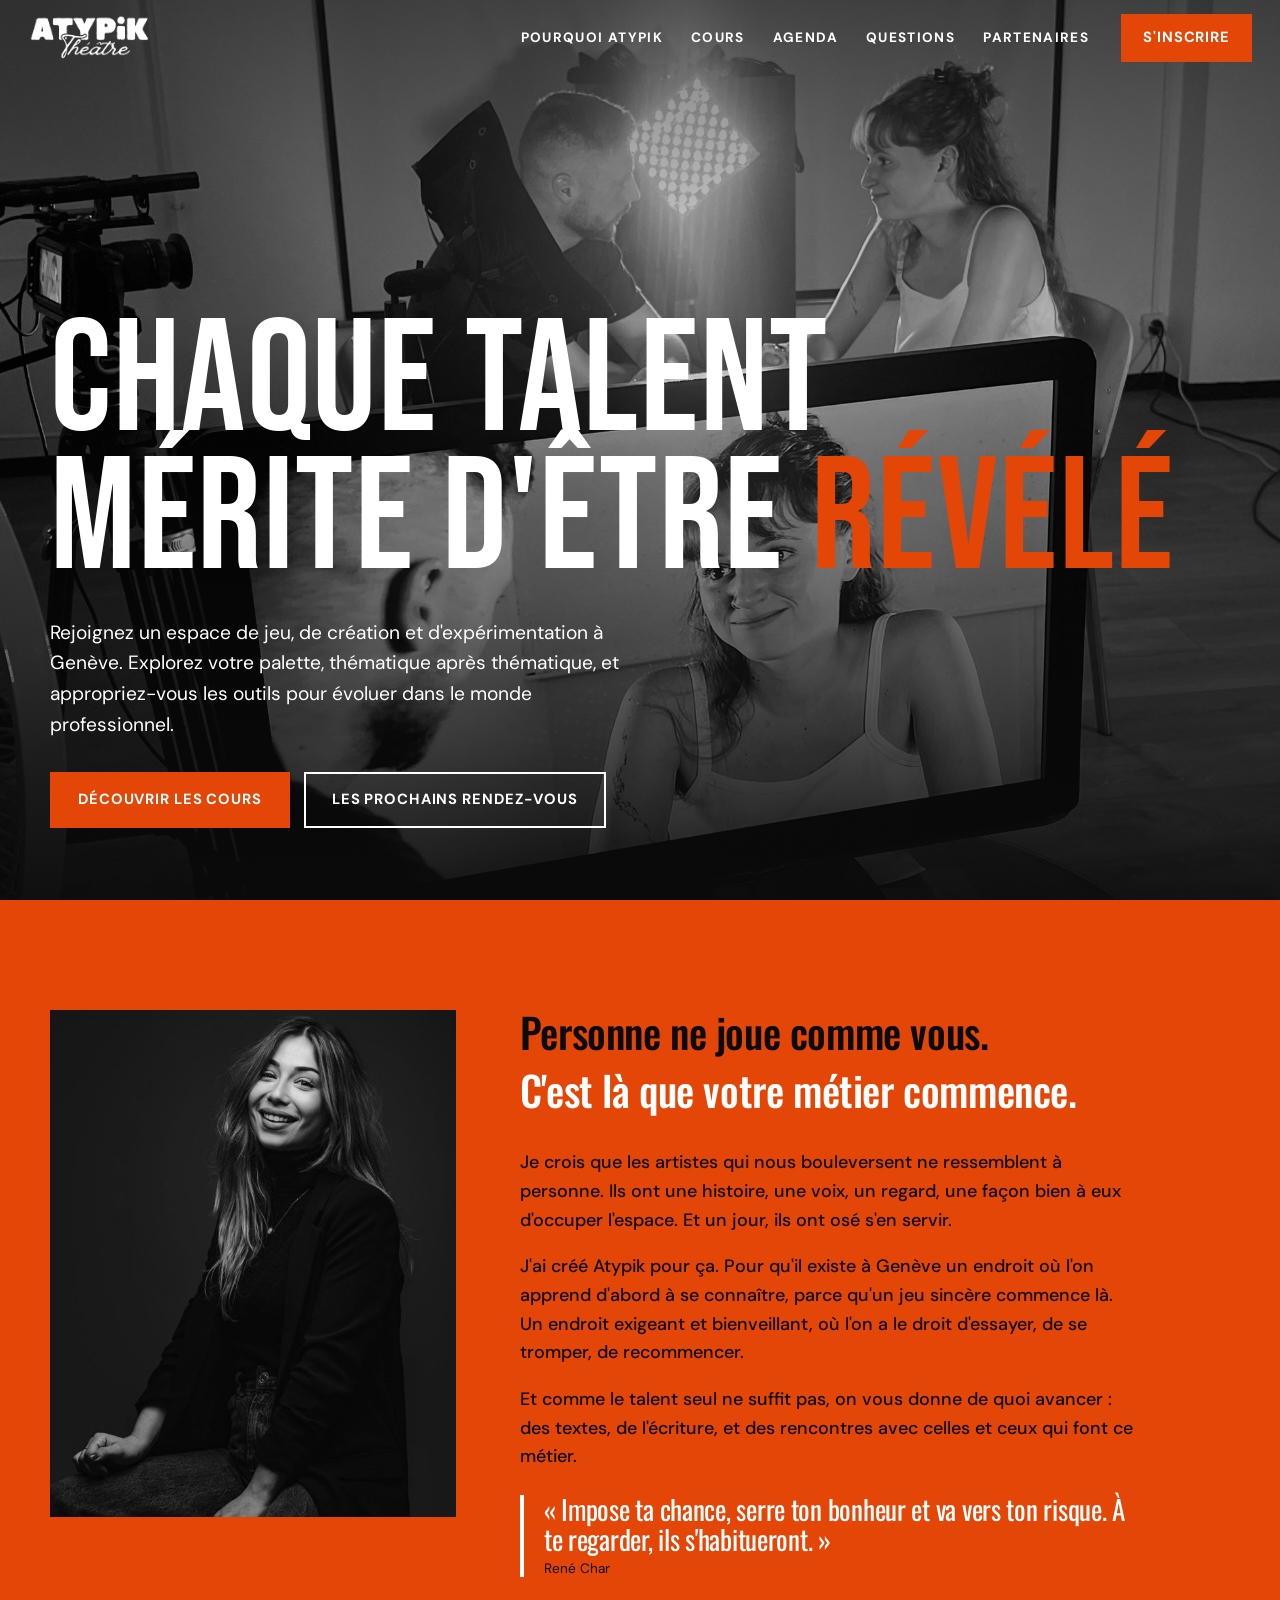
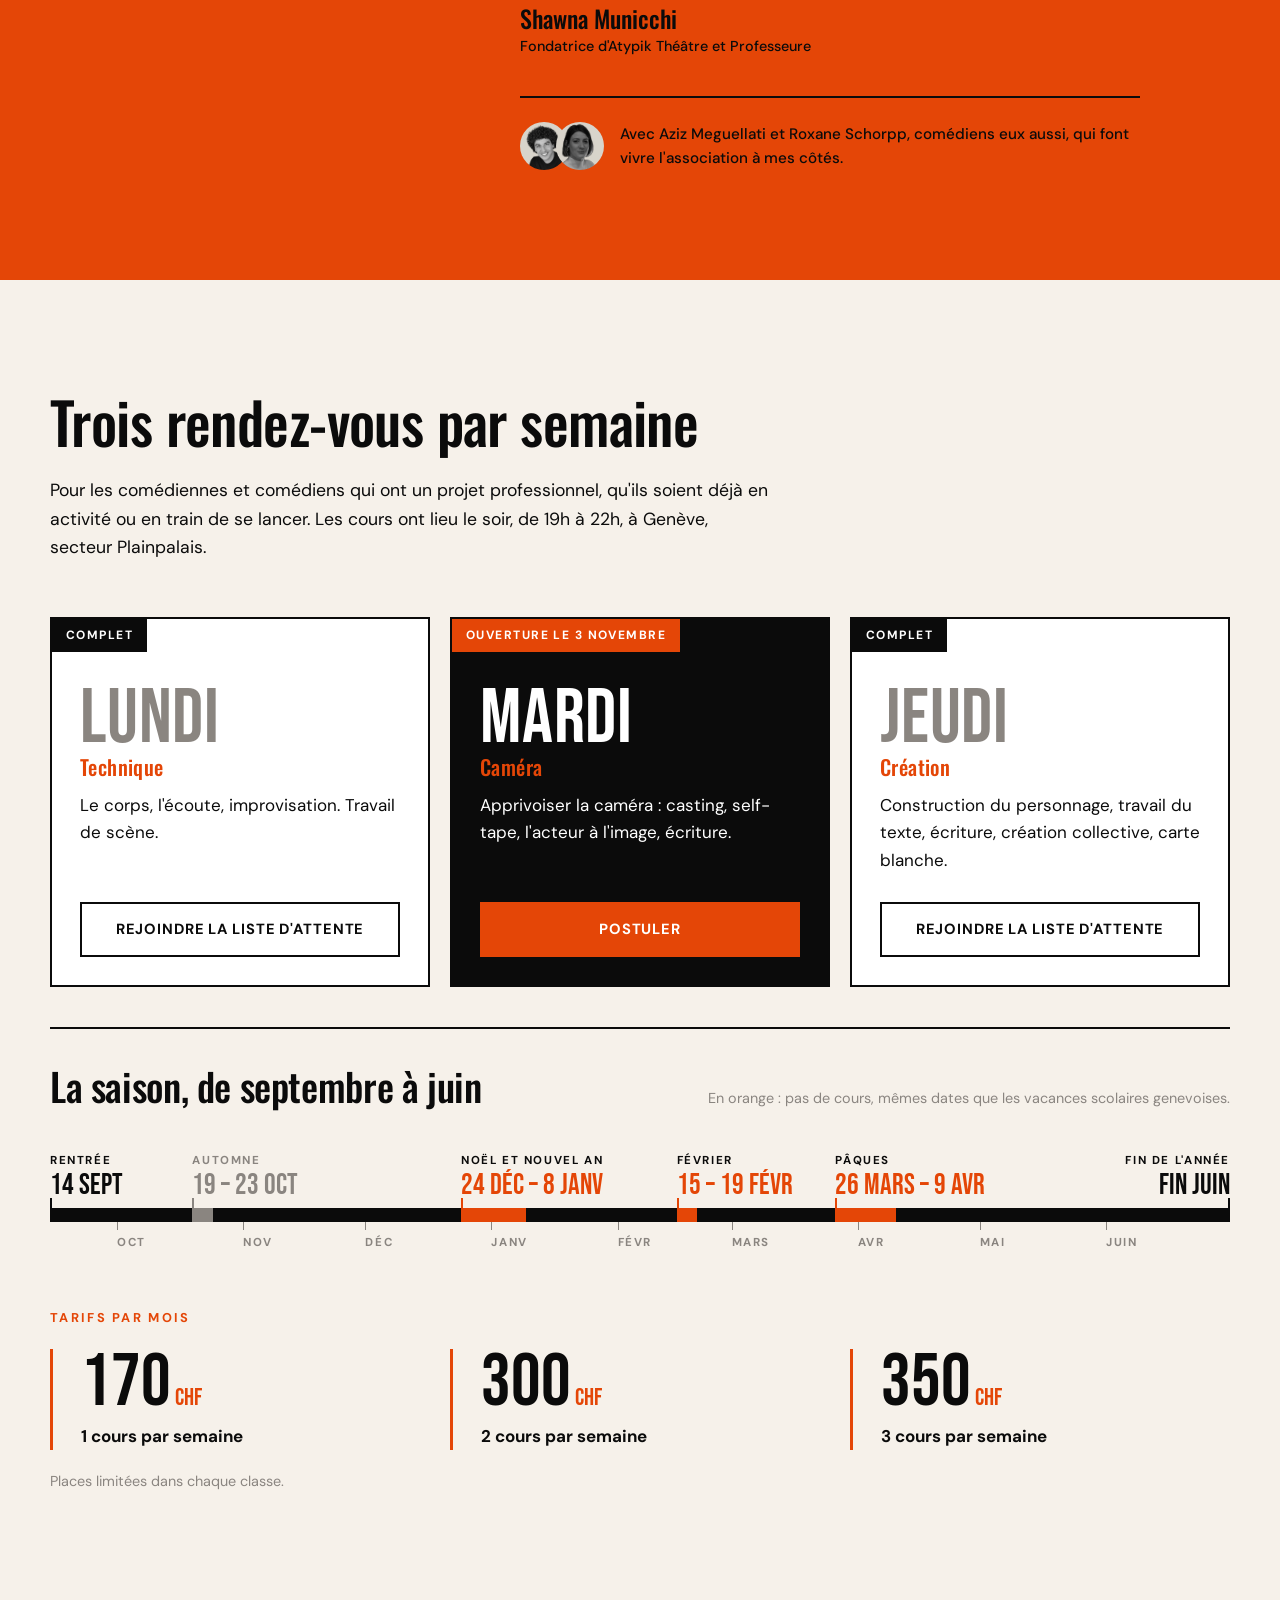
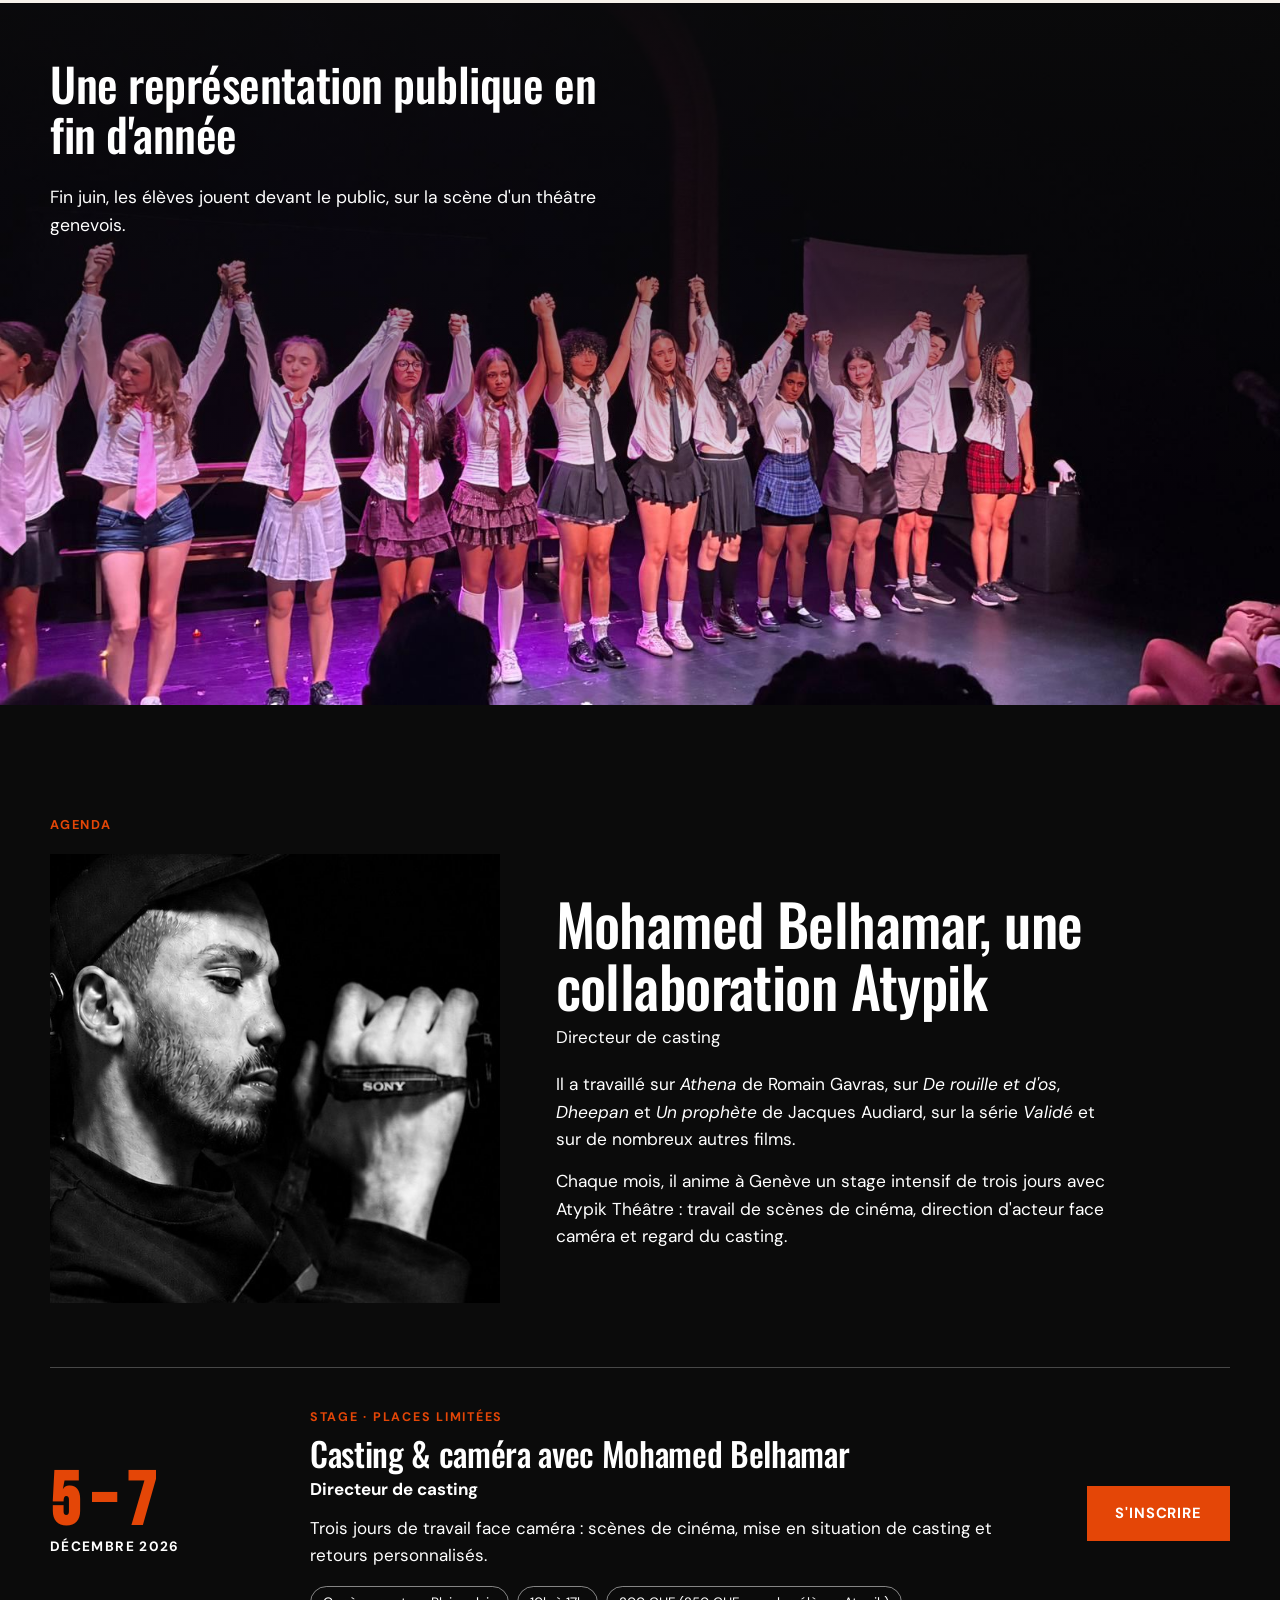
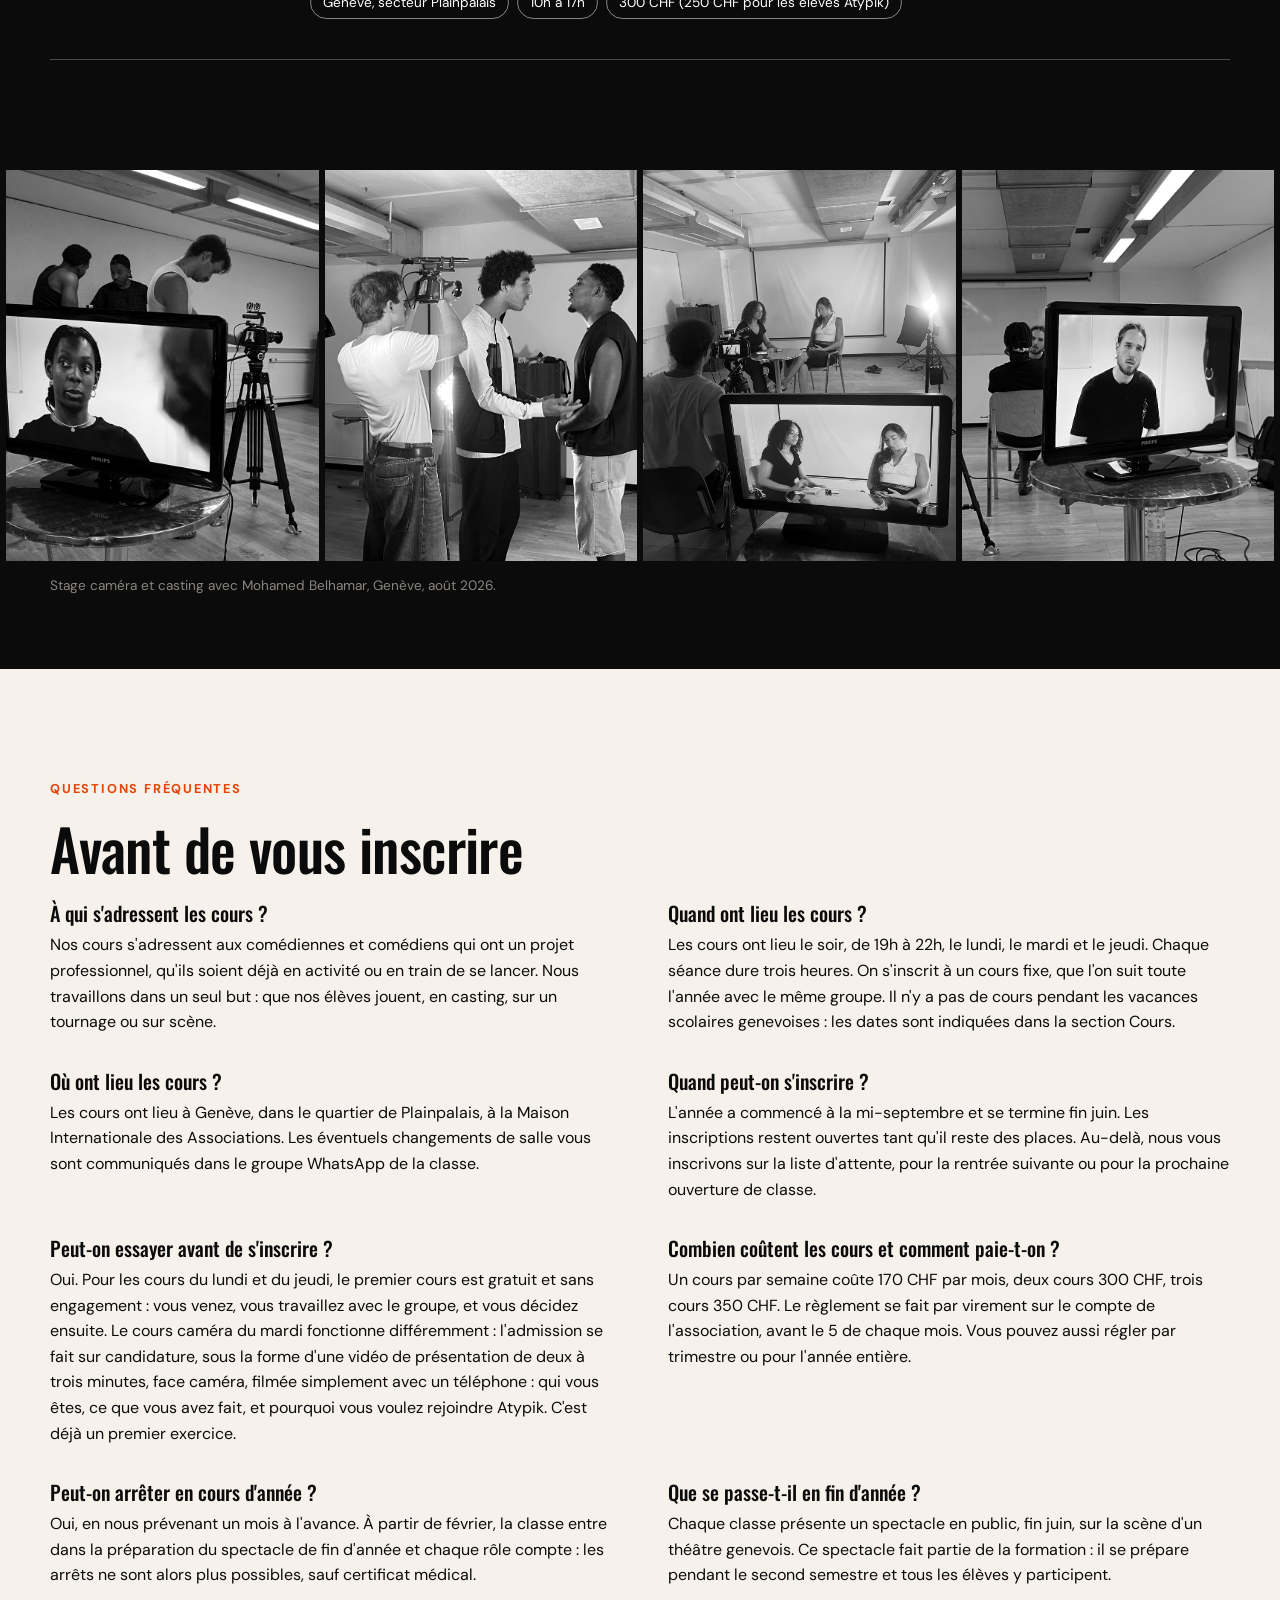
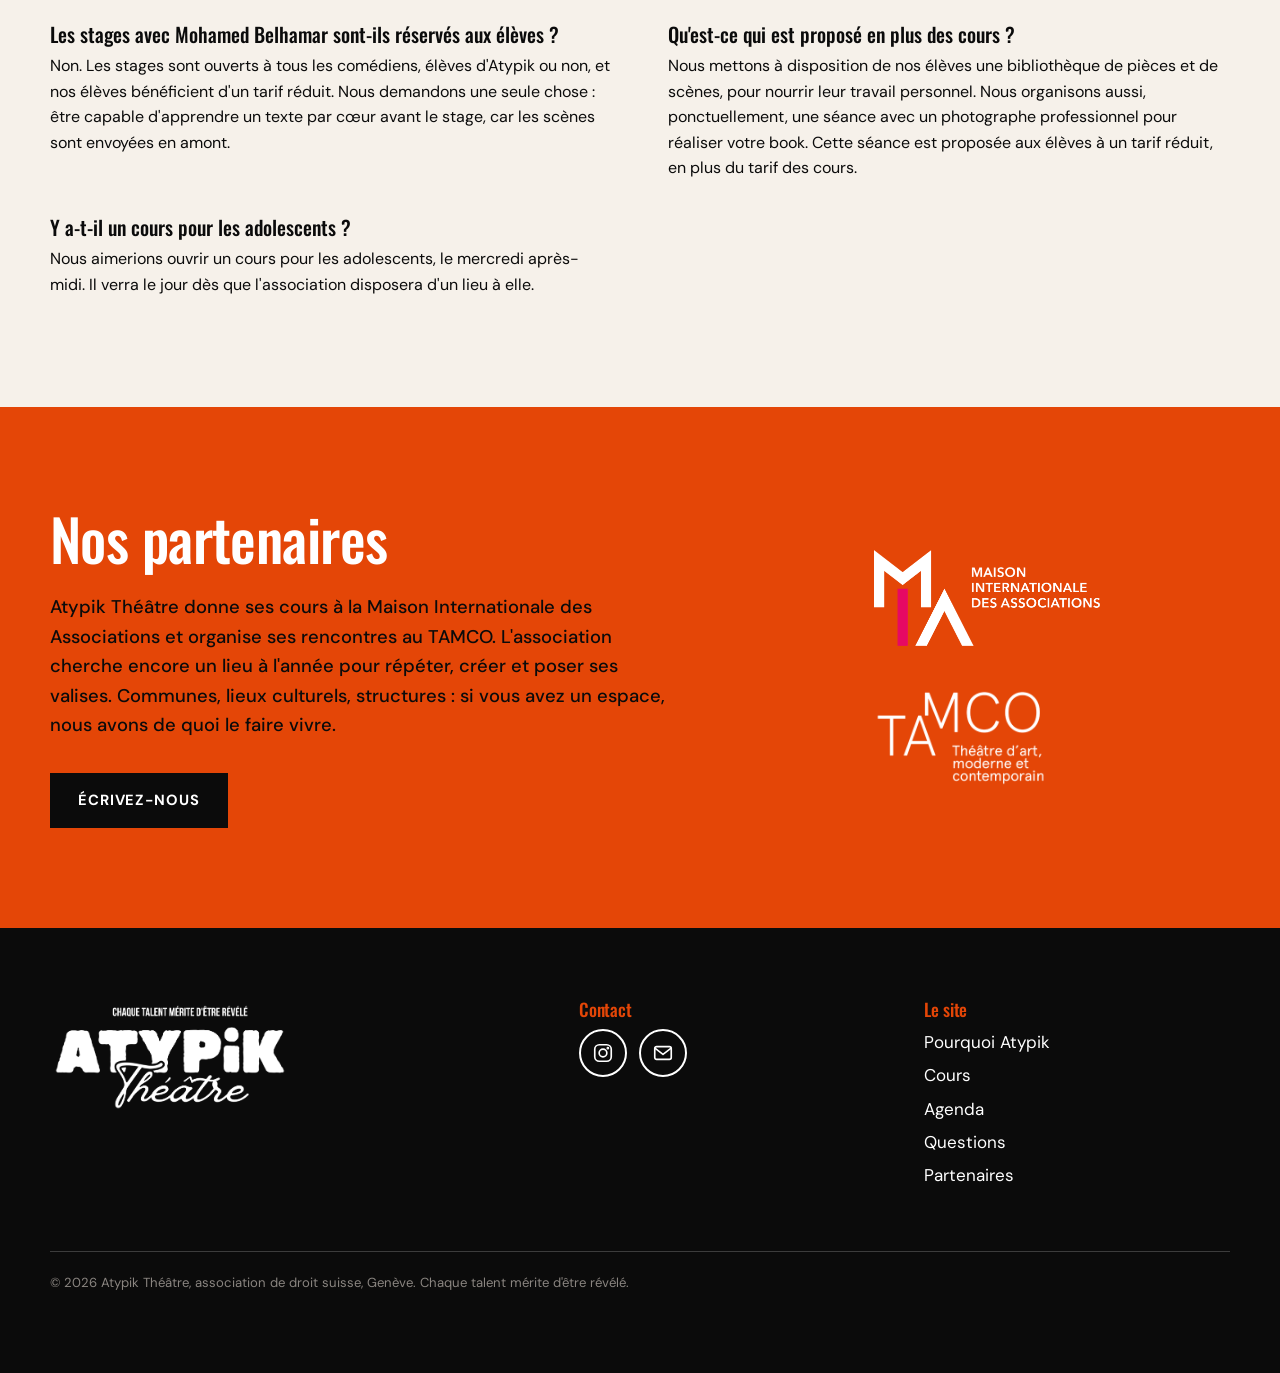
==== commit 60f41671: "Frise : rentrée et fin d'année, classe partenaires Co-Authored-By: Claude Fable 5.1 <noreply@anthrop" ====
--- a/index.html
+++ b/index.html
@@ -149,7 +149,7 @@
     </div>
   </section>
 
-  <section class="grandir" id="partenaires">
+  <section class="partenaires" id="partenaires">
     <div class="conteneur">
       <h2>Nos partenaires</h2>
       <div class="logos">
--- a/style.css
+++ b/style.css
@@ -125,6 +125,10 @@
 .frise-rail { position: absolute; left: 0; right: 0; top: 70px; height: 14px; background: var(--noir); }
 .frise-mois { position: absolute; top: 96px; font-size: 0.72rem; font-weight: 700; letter-spacing: 0.14em; text-transform: uppercase; color: var(--gris); }
 .frise-mois::before { content: ""; position: absolute; left: 0; top: -12px; width: 1px; height: 8px; background: var(--gris); }
+.frise-borne { position: absolute; top: 60px; width: 2px; height: 24px; background: var(--noir); }
+.frise-borne .frise-lbl b { color: var(--noir); }
+.est-fin { transform: translateX(-100%); }
+.est-fin .frise-lbl { left: auto; right: 0; text-align: right; }
 .frise-pause { position: absolute; top: 70px; height: 14px; background: var(--orange); }
 .frise-pause::before { content: ""; position: absolute; left: 0; top: -10px; width: 2px; height: 10px; background: var(--orange); }
 .frise-lbl { position: absolute; bottom: 24px; left: 0; white-space: nowrap; }
@@ -175,16 +179,16 @@
 .faq dd { font-size: 1rem; }
 
 /* Atypik grandit */
-.grandir { background: var(--orange); padding: 100px 0; }
-.grandir .conteneur { display: grid; grid-template-columns: 1.3fr 1fr; grid-template-areas: "surtitre logos" "titre logos" "texte logos" "bouton logos"; column-gap: 64px; align-items: center; }
-.grandir .surtitre { grid-area: surtitre; }
-.grandir h2 { grid-area: titre; }
-.grandir p:not(.surtitre) { grid-area: texte; }
-.grandir .btn { grid-area: bouton; justify-self: start; }
-.grandir .surtitre { color: var(--noir); }
-.grandir h2 { color: var(--blanc); }
-.grandir p:not(.surtitre) { max-width: 700px; font-size: 1.15rem; font-weight: 500; margin-bottom: 32px; }
-.grandir .btn-plein { background: var(--noir); }
+.partenaires { background: var(--orange); padding: 100px 0; }
+.partenaires .conteneur { display: grid; grid-template-columns: 1.3fr 1fr; grid-template-areas: "surtitre logos" "titre logos" "texte logos" "bouton logos"; column-gap: 64px; align-items: center; }
+.partenaires .surtitre { grid-area: surtitre; }
+.partenaires h2 { grid-area: titre; }
+.partenaires p:not(.surtitre) { grid-area: texte; }
+.partenaires .btn { grid-area: bouton; justify-self: start; }
+.partenaires .surtitre { color: var(--noir); }
+.partenaires h2 { color: var(--blanc); }
+.partenaires p:not(.surtitre) { max-width: 700px; font-size: 1.15rem; font-weight: 500; margin-bottom: 32px; }
+.partenaires .btn-plein { background: var(--noir); }
 
 /* Pied */
 .pied { background: var(--noir); color: var(--blanc); padding: 72px 0 80px; }
@@ -209,11 +213,14 @@
   .cartes, .lettre-grille, .pied-grille, .tarifs { grid-template-columns: 1fr; }
   .frise { height: auto; display: grid; gap: 14px; }
   .frise-rail, .frise-mois { display: none; }
-  .frise-pause { position: static; width: auto !important; height: auto; background: none; padding-left: 16px; border-left: 3px solid var(--orange); }
+  .frise-pause, .frise-borne { position: static; width: auto !important; height: auto; background: none; padding-left: 16px; border-left: 3px solid var(--orange); }
   .frise-pause::before { display: none; }
+  .frise-borne { border-color: var(--noir); }
+  .est-fin { transform: none; }
+  .est-fin .frise-lbl { text-align: left; }
   .frise-lbl { position: static; }
   .est-passee { border-color: var(--gris); }
-  .grandir .conteneur { grid-template-columns: 1fr; grid-template-areas: "surtitre" "titre" "texte" "bouton" "logos"; }
+  .partenaires .conteneur { grid-template-columns: 1fr; grid-template-areas: "surtitre" "titre" "texte" "bouton" "logos"; }
   .logos { flex-direction: row; flex-wrap: wrap; justify-self: start; gap: 28px 40px; margin-top: 40px; }
   .logos img { height: 70px; }
   .lettre-grille { gap: 36px; }
@@ -221,7 +228,7 @@
   .galerie-photos { grid-template-columns: repeat(2, 1fr); }
   .evenement { grid-template-columns: 1fr; gap: 20px; }
   .evenement .btn { justify-self: start; }
-  .bloc, .lettre, .grandir, .faq { padding: 72px 0; }
+  .bloc, .lettre, .partenaires, .faq { padding: 72px 0; }
   .candidature { padding: 32px 24px 28px; }
   .candidature h3 { font-size: 2rem; }
   .faq-liste { grid-template-columns: 1fr; gap: 28px; }
@@ -237,7 +244,7 @@
 @media (prefers-reduced-motion: reduce) { html { scroll-behavior: auto; } }
 
 /* Titres en minuscules (Oswald) : seuls le slogan, les jours, les prix et les dates restent en capitales Bebas */
-h2, h3, .accroche, .citation, .evenement h3, .vedette h2, .spectacle-texte h2, .grandir h2, .pied h3, .carte h3 { font-family: "Oswald", "Arial Narrow", sans-serif; font-weight: 500; text-transform: none; letter-spacing: -0.01em; line-height: 1.08; }
+h2, h3, .accroche, .citation, .evenement h3, .vedette h2, .spectacle-texte h2, .partenaires h2, .pied h3, .carte h3 { font-family: "Oswald", "Arial Narrow", sans-serif; font-weight: 500; text-transform: none; letter-spacing: -0.01em; line-height: 1.08; }
 h2 { font-size: clamp(2rem, 4.6vw, 3.6rem); }
 .accroche { font-size: clamp(1.6rem, 3.2vw, 2.6rem); }
 .citation { font-size: clamp(1.25rem, 2.2vw, 1.7rem); font-weight: 400; }
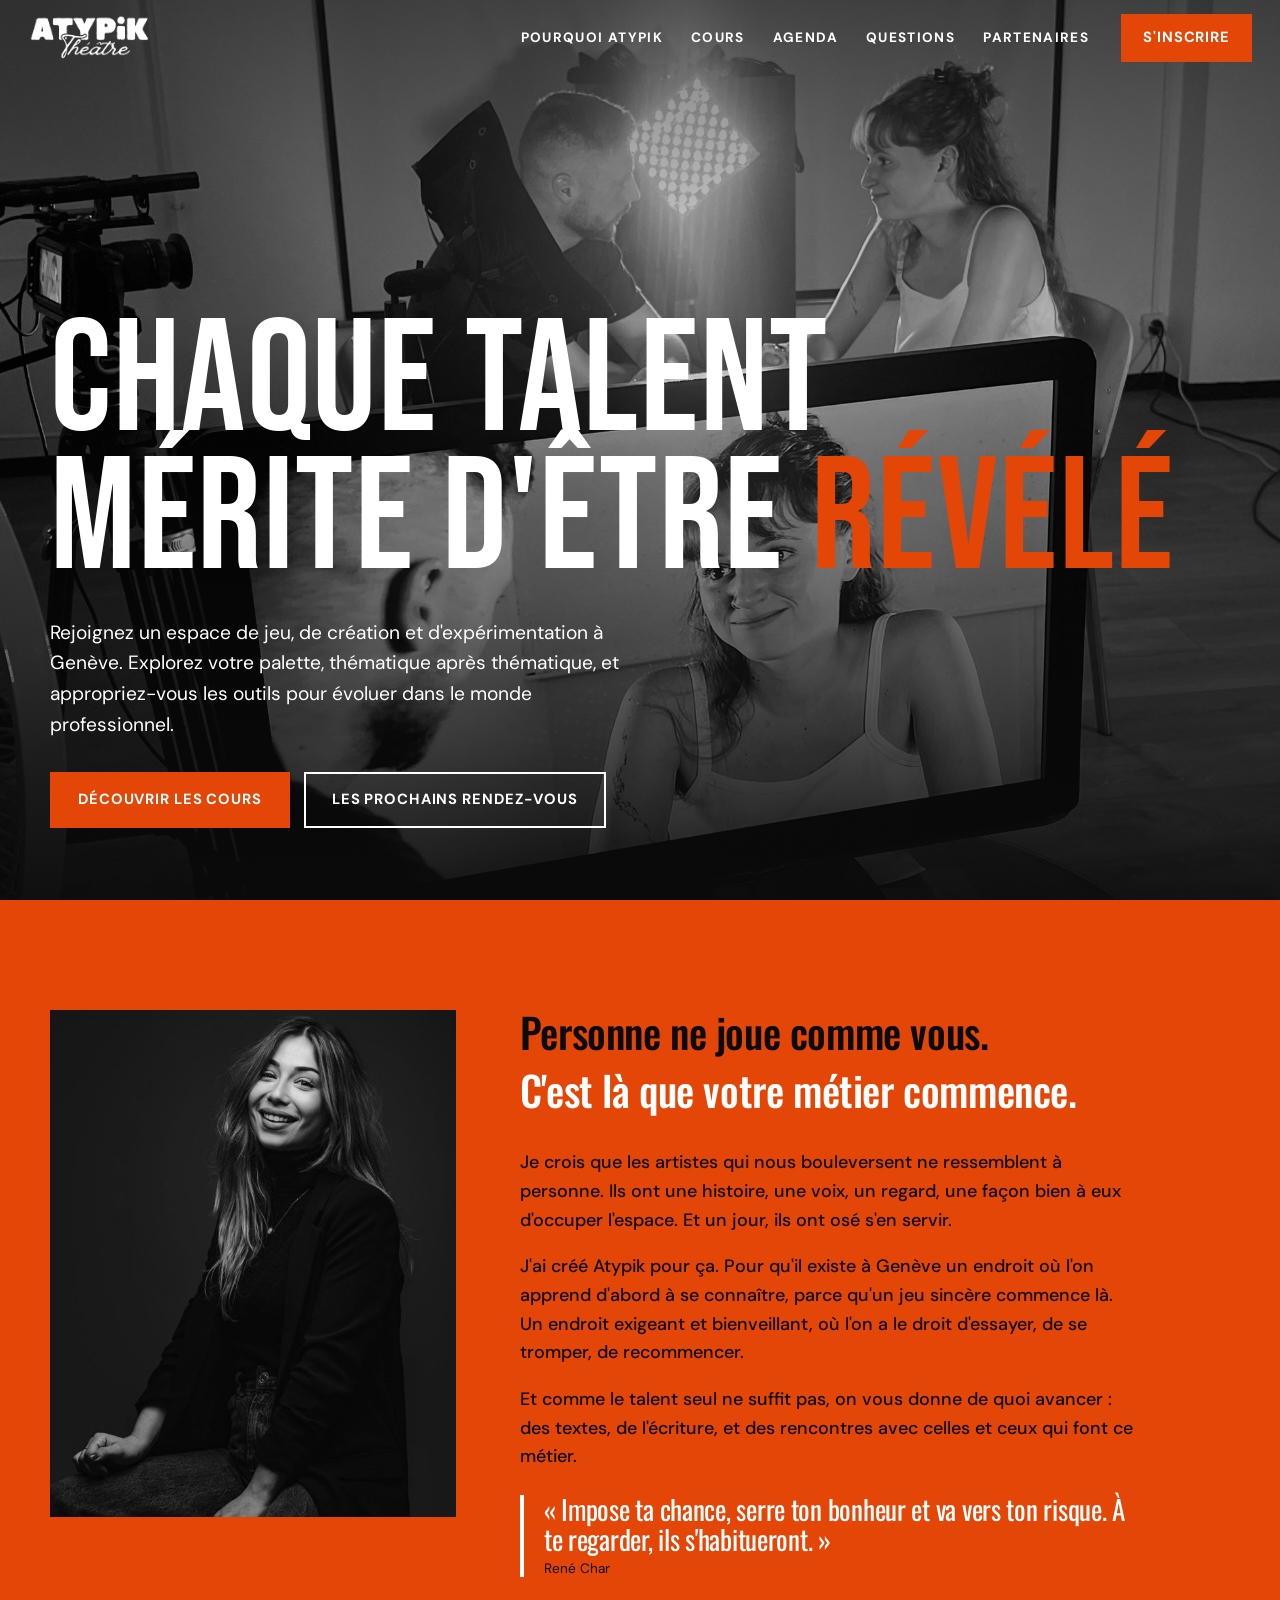
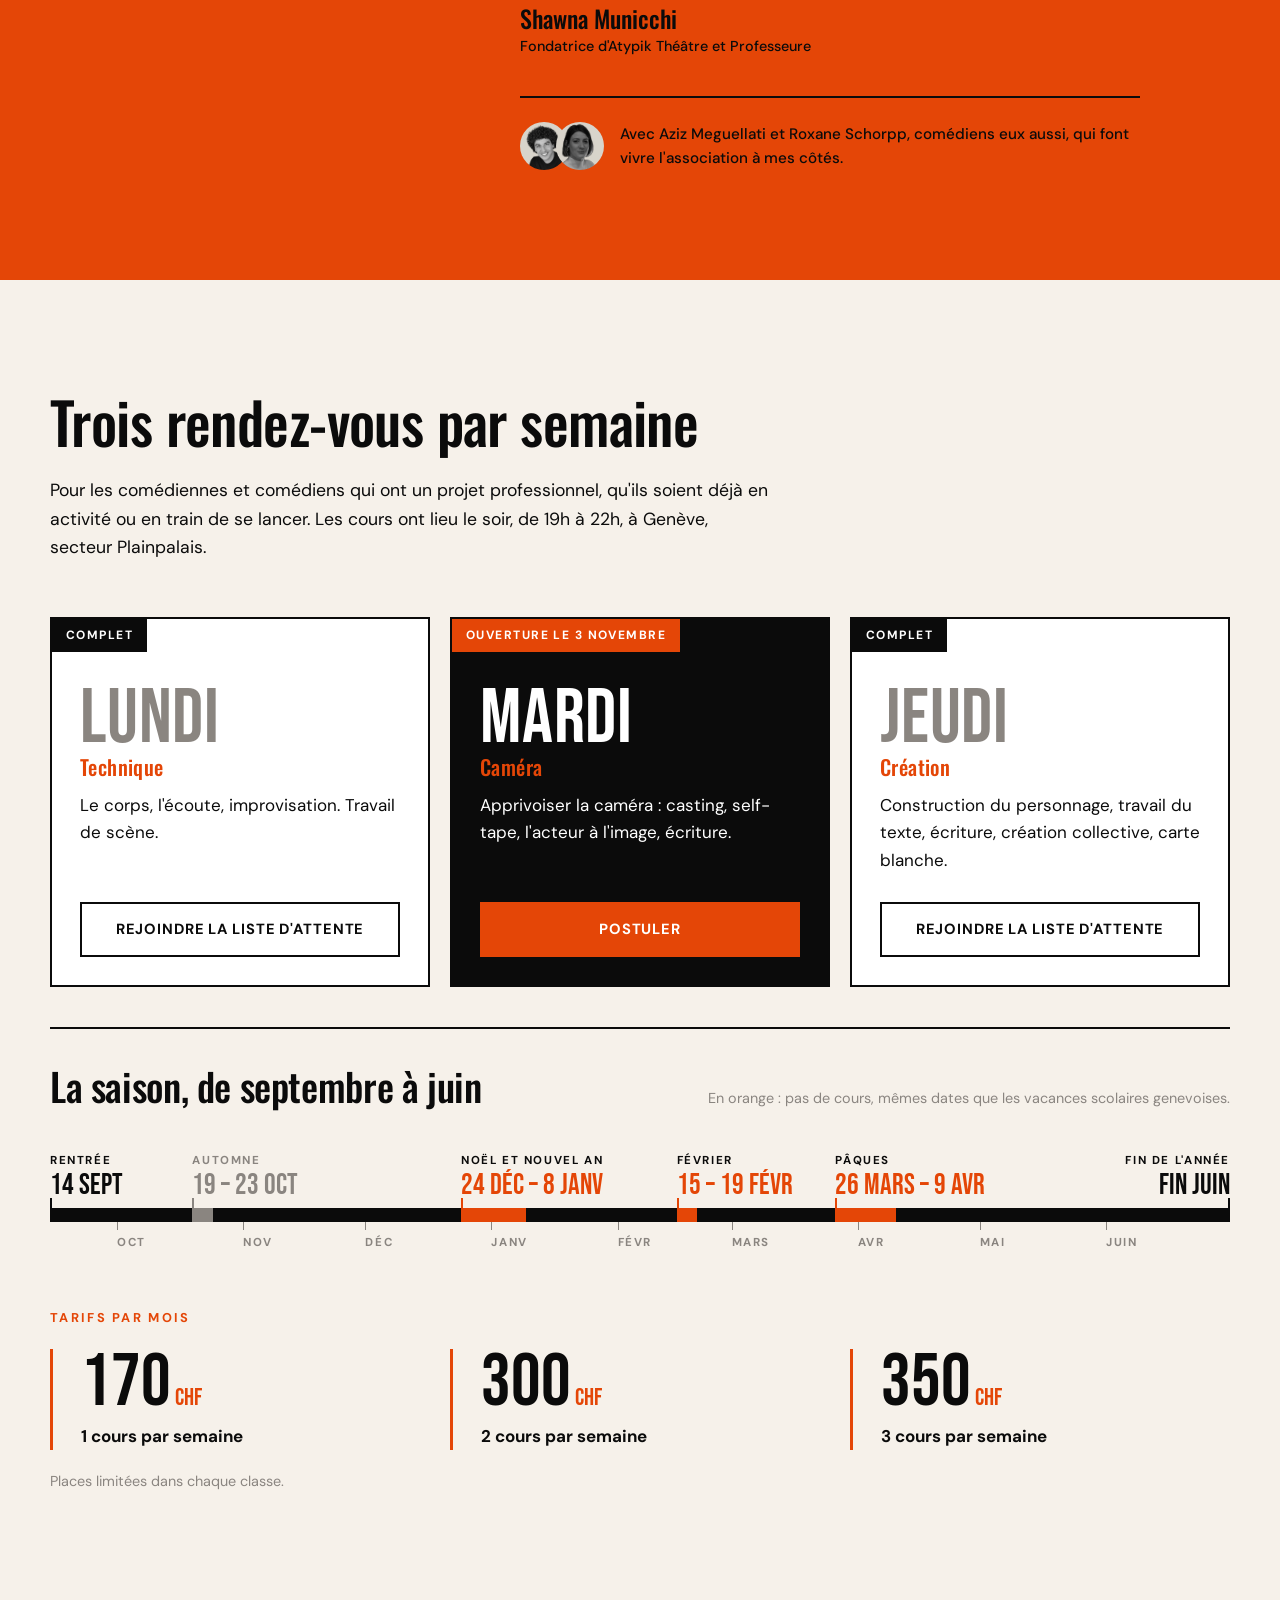
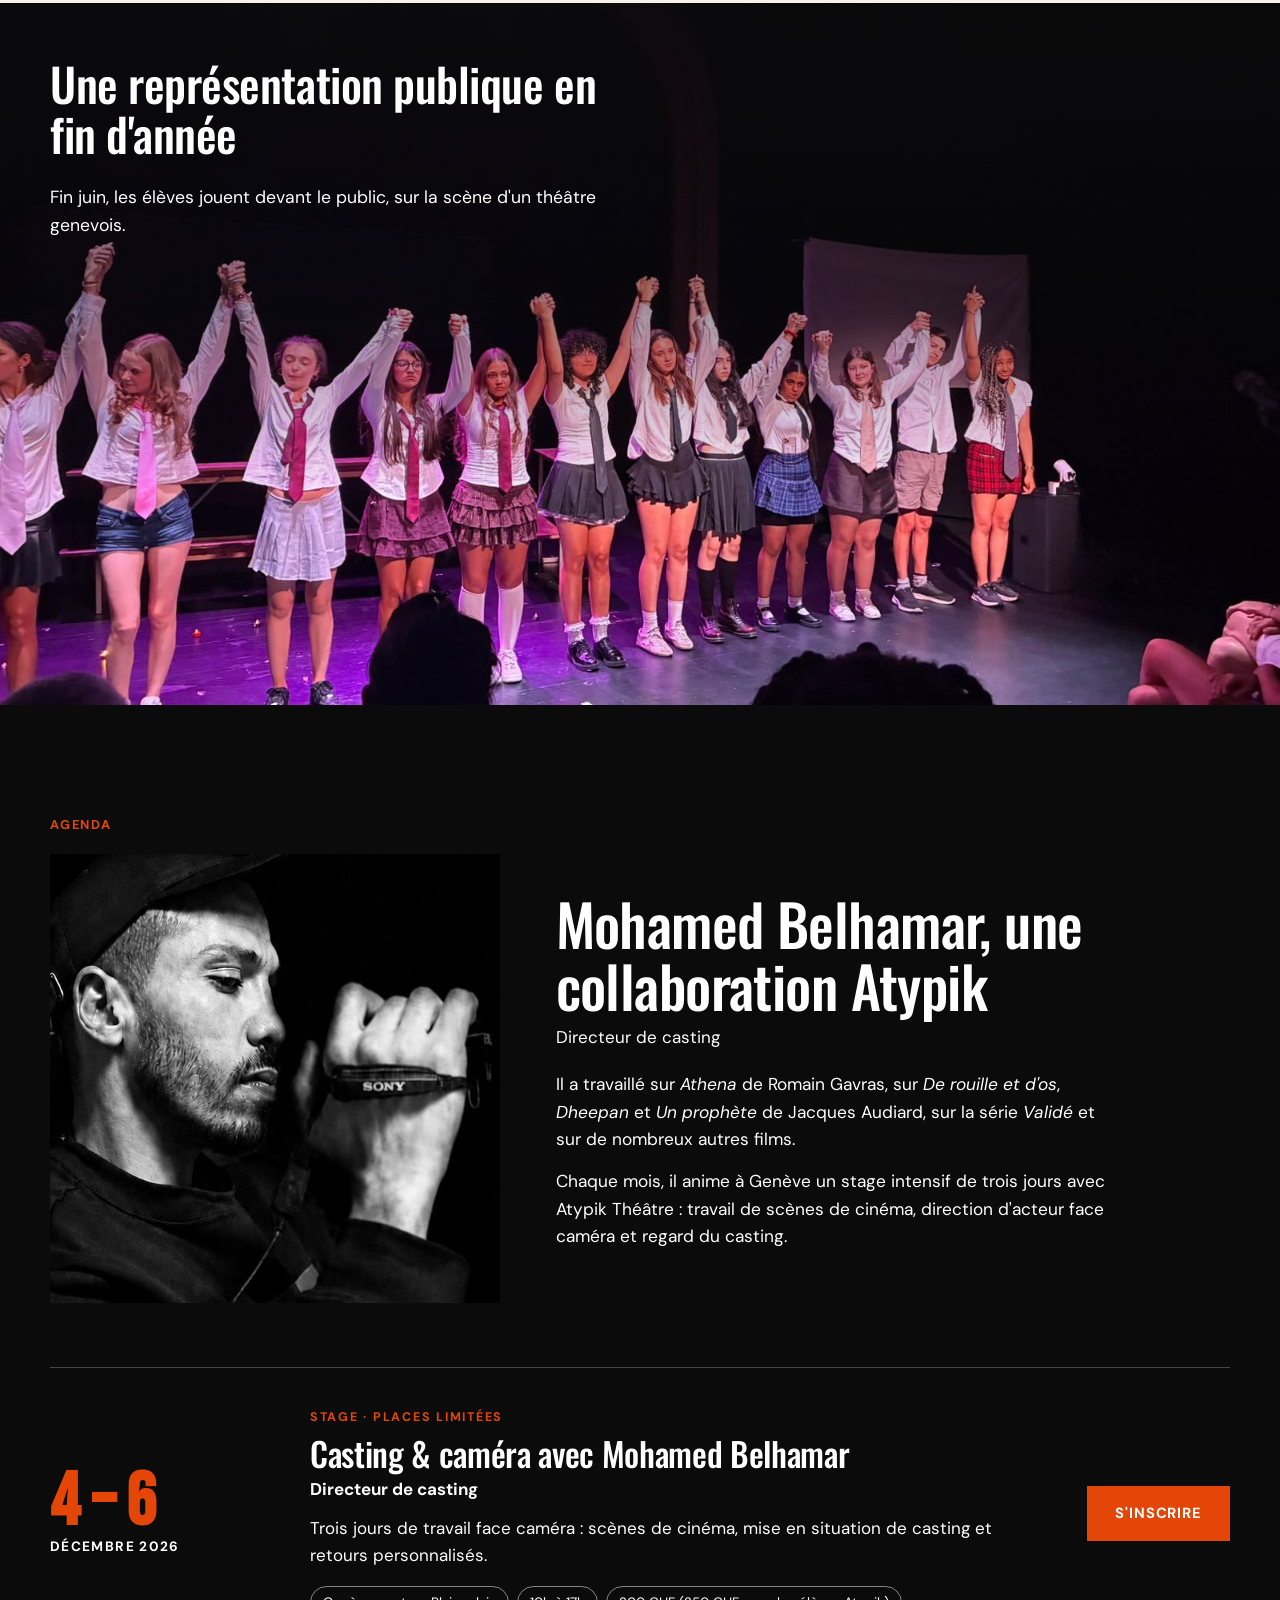
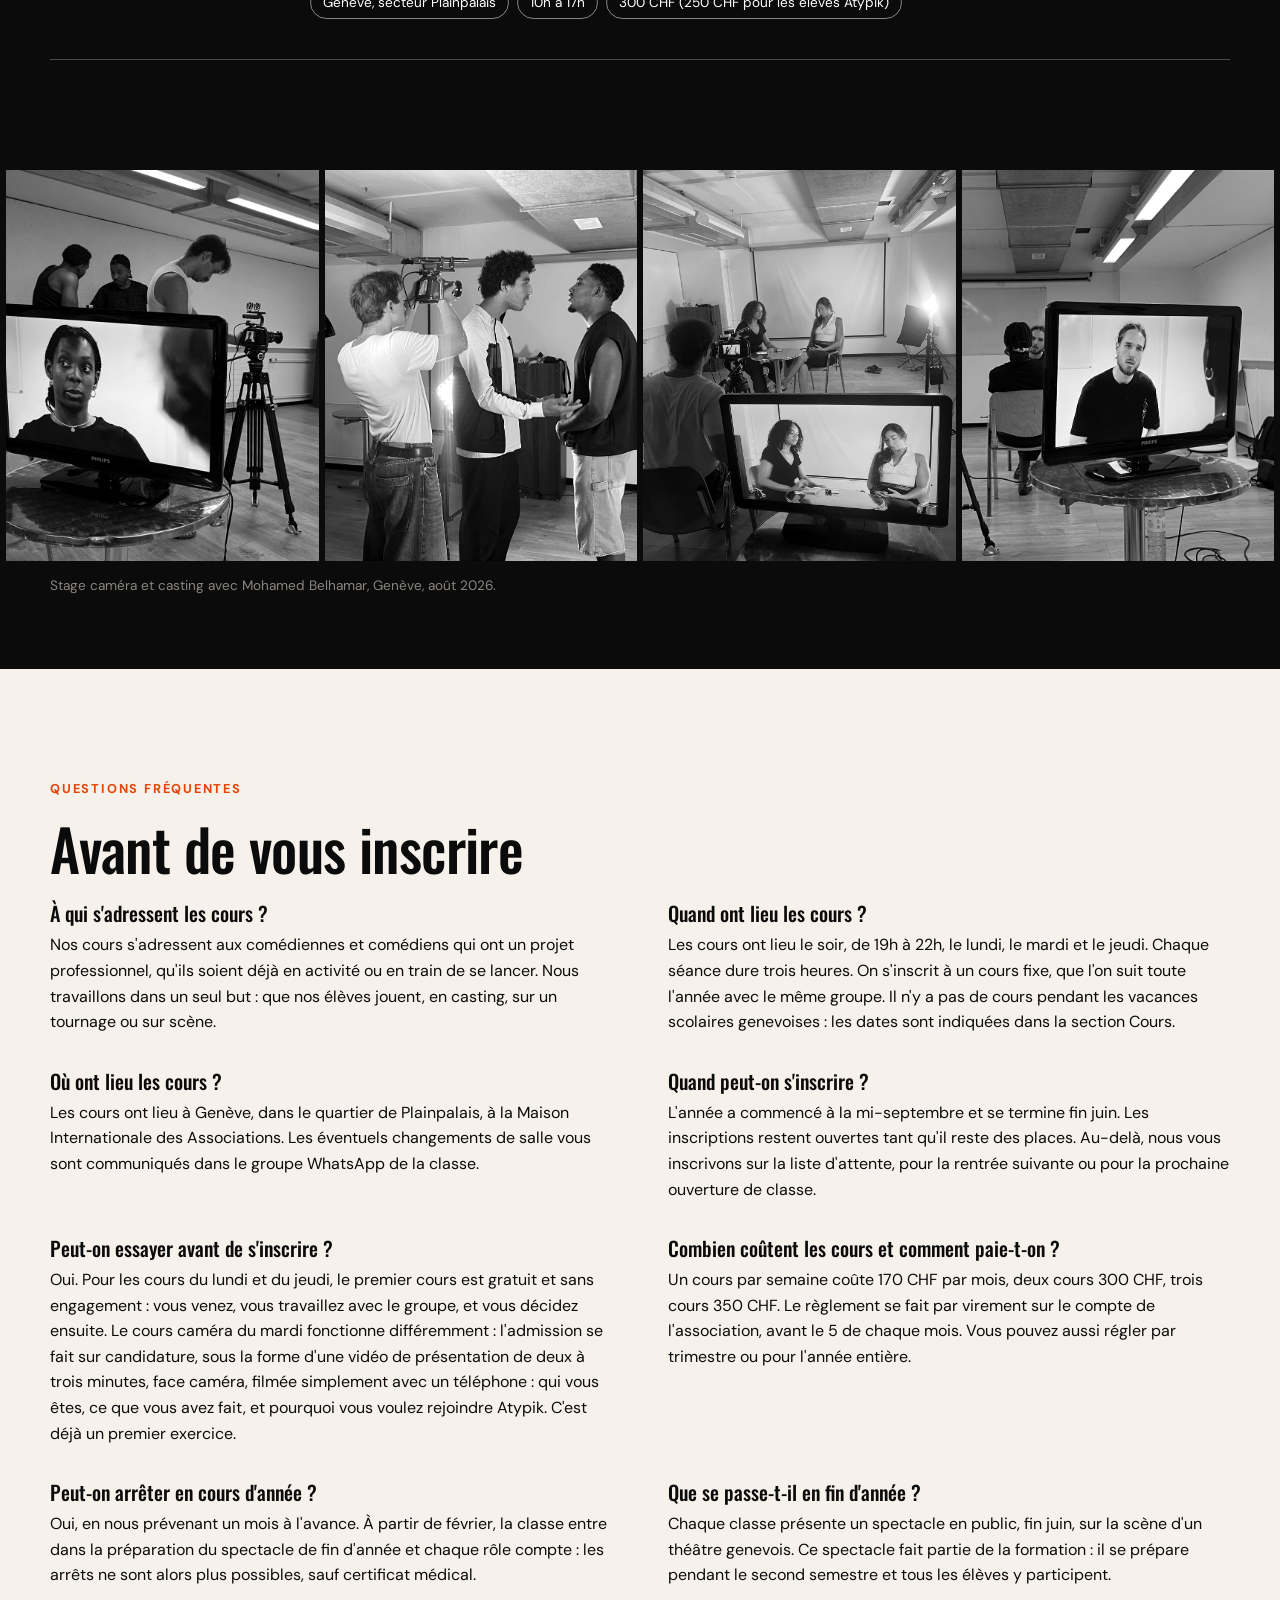
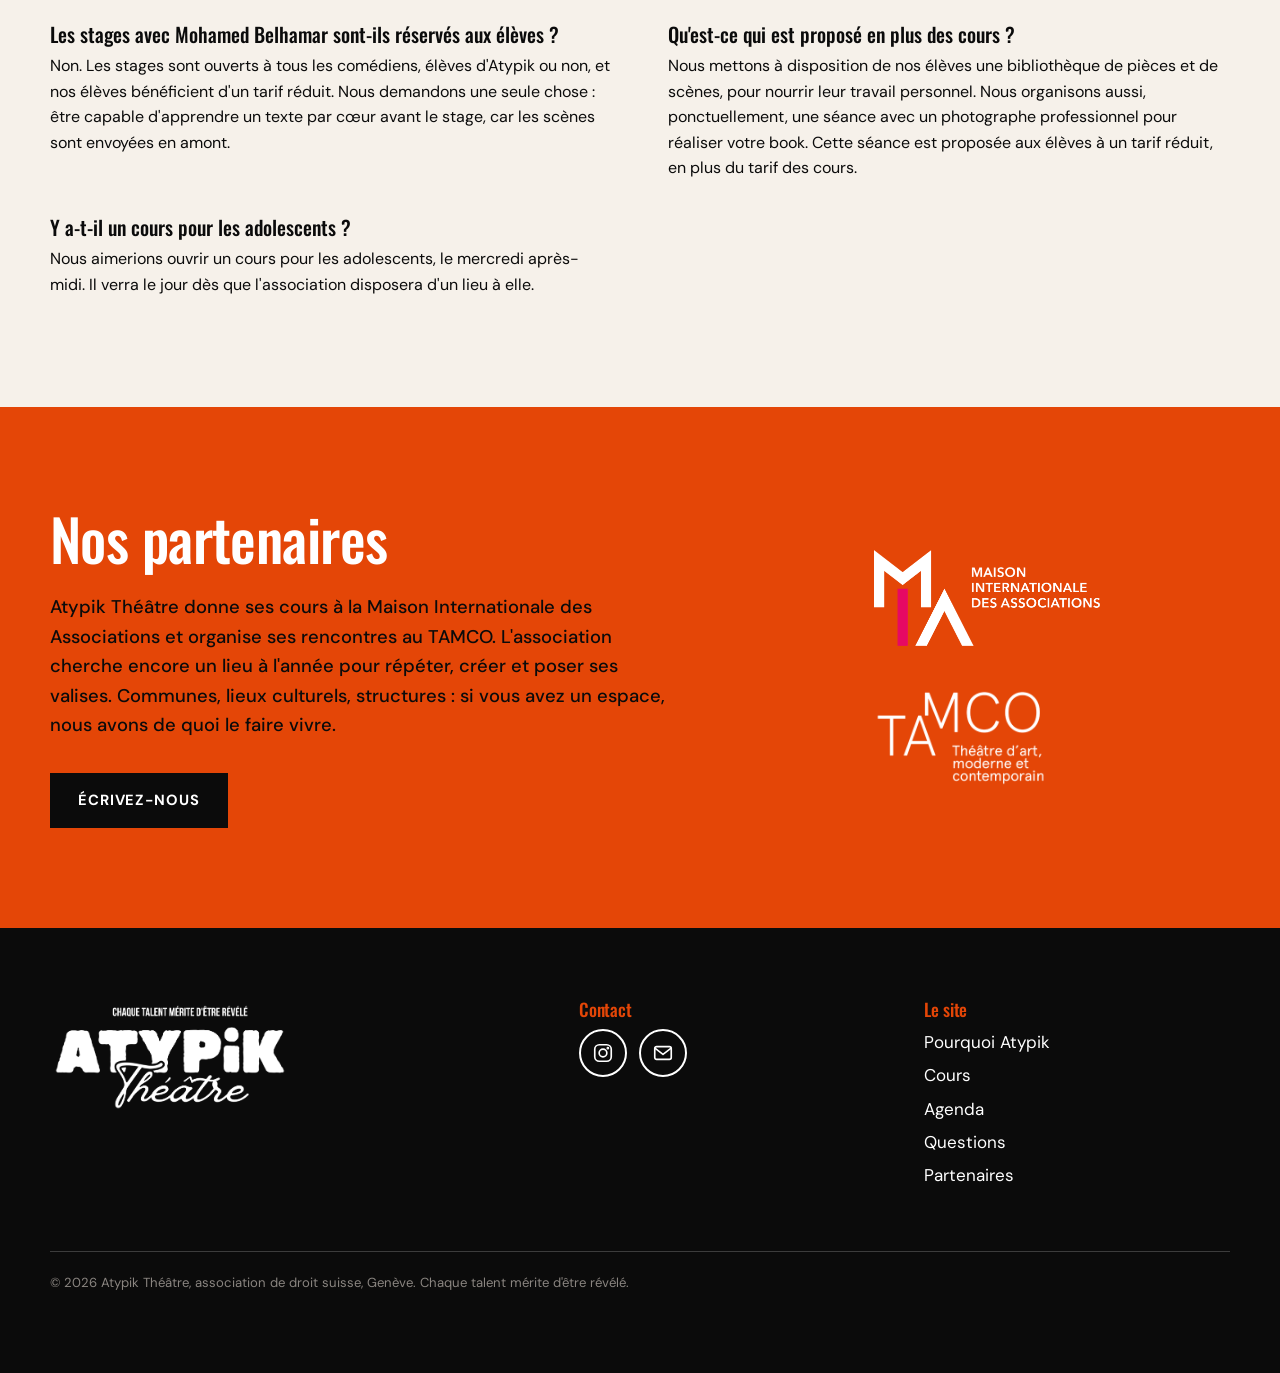
==== commit abba3f5a: "Mesure d'audience : script Umami (stats.thibaudbrisson.com, sans cookies) Co-Authored-By: Claude Opu" ====
--- a/index.html
+++ b/index.html
@@ -32,6 +32,7 @@
   <link rel="preconnect" href="https://fonts.gstatic.com" crossorigin>
   <link href="https://fonts.googleapis.com/css2?family=Bebas+Neue&family=Oswald:wght@400;500&family=DM+Sans:opsz,wght@9..40,400;9..40,500;9..40,700&display=swap" rel="stylesheet">
   <link rel="stylesheet" href="style.css">
+<script defer src="https://stats.thibaudbrisson.com/script.js" data-website-id="9ba4c9f3-c3e5-4fee-aa87-9e44e81f02f6" data-domains="atypiktheatre.ch,www.atypiktheatre.ch"></script>
 </head>
 <body>
 
@@ -134,17 +135,17 @@
       <p class="surtitre">Questions fréquentes</p>
       <h2>Avant de vous inscrire</h2>
       <dl class="faq-liste">
-        <div><dt>À qui s'adressent les cours ?</dt><dd>Nos cours s'adressent aux comédiennes et comédiens qui ont un projet professionnel, qu'ils soient déjà en activité ou en train de se lancer. Nous travaillons dans un seul but : que nos élèves jouent, en casting, sur un tournage ou sur scène.</dd></div>
-        <div><dt>Quand ont lieu les cours ?</dt><dd>Les cours ont lieu le soir, de 19h à 22h, le lundi, le mardi et le jeudi. Chaque séance dure trois heures. On s'inscrit à un cours fixe, que l'on suit toute l'année avec le même groupe. Il n'y a pas de cours pendant les vacances scolaires genevoises : les dates sont indiquées dans la section Cours.</dd></div>
-        <div><dt>Où ont lieu les cours ?</dt><dd>Les cours ont lieu à Genève, dans le quartier de Plainpalais, à la Maison Internationale des Associations. Les éventuels changements de salle vous sont communiqués dans le groupe WhatsApp de la classe.</dd></div>
-        <div><dt>Quand peut-on s'inscrire ?</dt><dd>L'année a commencé à la mi-septembre et se termine fin juin. Les inscriptions restent ouvertes tant qu'il reste des places. Au-delà, nous vous inscrivons sur la liste d'attente, pour la rentrée suivante ou pour la prochaine ouverture de classe.</dd></div>
-        <div><dt>Peut-on essayer avant de s'inscrire ?</dt><dd>Oui. Pour les cours du lundi et du jeudi, le premier cours est gratuit et sans engagement : vous venez, vous travaillez avec le groupe, et vous décidez ensuite. Le cours caméra du mardi fonctionne différemment : l'admission se fait sur candidature, sous la forme d'une vidéo de présentation de deux à trois minutes, face caméra, filmée simplement avec un téléphone : qui vous êtes, ce que vous avez fait, et pourquoi vous voulez rejoindre Atypik. C'est déjà un premier exercice.</dd></div>
-        <div><dt>Combien coûtent les cours et comment paie-t-on ?</dt><dd>Un cours par semaine coûte 170 CHF par mois, deux cours 300 CHF, trois cours 350 CHF. Le règlement se fait par virement sur le compte de l'association, avant le 5 de chaque mois. Vous pouvez aussi régler par trimestre ou pour l'année entière.</dd></div>
-        <div><dt>Peut-on arrêter en cours d'année ?</dt><dd>Oui, en nous prévenant un mois à l'avance. À partir de février, la classe entre dans la préparation du spectacle de fin d'année et chaque rôle compte : les arrêts ne sont alors plus possibles, sauf certificat médical.</dd></div>
-        <div><dt>Que se passe-t-il en fin d'année ?</dt><dd>Chaque classe présente un spectacle en public, fin juin, sur la scène d'un théâtre genevois. Ce spectacle fait partie de la formation : il se prépare pendant le second semestre et tous les élèves y participent.</dd></div>
-        <div><dt>Les stages avec Mohamed Belhamar sont-ils réservés aux élèves ?</dt><dd>Non. Les stages sont ouverts à tous les comédiens, élèves d'Atypik ou non, et nos élèves bénéficient d'un tarif réduit. Nous demandons une seule chose : être capable d'apprendre un texte par cœur avant le stage, car les scènes sont envoyées en amont.</dd></div>
-        <div><dt>Qu'est-ce qui est proposé en plus des cours ?</dt><dd>Nous mettons à disposition de nos élèves une bibliothèque de pièces et de scènes, pour nourrir leur travail personnel. Nous organisons aussi, ponctuellement, une séance avec un photographe professionnel pour réaliser votre book. Cette séance est proposée aux élèves à un tarif réduit, en plus du tarif des cours.</dd></div>
-        <div><dt>Y a-t-il un cours pour les adolescents ?</dt><dd>Nous aimerions ouvrir un cours pour les adolescents, le mercredi après-midi. Il verra le jour dès que l'association disposera d'un lieu à elle.</dd></div>
+        <div><dt>À qui s'adressent les cours&nbsp;?</dt><dd>Nos cours s'adressent aux comédiennes et comédiens qui ont un projet professionnel, qu'ils soient déjà en activité ou en train de se lancer. Nous travaillons dans un seul but : que nos élèves jouent, en casting, sur un tournage ou sur scène.</dd></div>
+        <div><dt>Quand ont lieu les cours&nbsp;?</dt><dd>Les cours ont lieu le soir, de 19h à 22h, le lundi, le mardi et le jeudi. Chaque séance dure trois heures. On s'inscrit à un cours fixe, que l'on suit toute l'année avec le même groupe. Il n'y a pas de cours pendant les vacances scolaires genevoises : les dates sont indiquées dans la section Cours.</dd></div>
+        <div><dt>Où ont lieu les cours&nbsp;?</dt><dd>Les cours ont lieu à Genève, dans le quartier de Plainpalais, à la Maison Internationale des Associations. Les éventuels changements de salle vous sont communiqués dans le groupe WhatsApp de la classe.</dd></div>
+        <div><dt>Quand peut-on s'inscrire&nbsp;?</dt><dd>L'année a commencé à la mi-septembre et se termine fin juin. Les inscriptions restent ouvertes tant qu'il reste des places. Au-delà, nous vous inscrivons sur la liste d'attente, pour la rentrée suivante ou pour la prochaine ouverture de classe.</dd></div>
+        <div><dt>Peut-on essayer avant de s'inscrire&nbsp;?</dt><dd>Oui. Pour les cours du lundi et du jeudi, le premier cours est gratuit et sans engagement : vous venez, vous travaillez avec le groupe, et vous décidez ensuite. Le cours caméra du mardi fonctionne différemment : l'admission se fait sur candidature, sous la forme d'une vidéo de présentation de deux à trois minutes, face caméra, filmée simplement avec un téléphone : qui vous êtes, ce que vous avez fait, et pourquoi vous voulez rejoindre Atypik. C'est déjà un premier exercice.</dd></div>
+        <div><dt>Combien coûtent les cours et comment <span class="insecable">paie-t-on&nbsp;?</span></dt><dd>Un cours par semaine coûte 170 CHF par mois, deux cours 300 CHF, trois cours 350 CHF. Le règlement se fait par virement sur le compte de l'association, avant le 5 de chaque mois. Vous pouvez aussi régler par trimestre ou pour l'année entière.</dd></div>
+        <div><dt>Peut-on arrêter en cours d'année&nbsp;?</dt><dd>Oui, en nous prévenant un mois à l'avance. À partir de février, la classe entre dans la préparation du spectacle de fin d'année et chaque rôle compte : les arrêts ne sont alors plus possibles, sauf certificat médical.</dd></div>
+        <div><dt>Que se passe-t-il en fin d'année&nbsp;?</dt><dd>Chaque classe présente un spectacle en public, fin juin, sur la scène d'un théâtre genevois. Ce spectacle fait partie de la formation : il se prépare pendant le second semestre et tous les élèves y participent.</dd></div>
+        <div><dt>Les stages avec Mohamed Belhamar sont-ils réservés aux élèves&nbsp;?</dt><dd>Non. Les stages sont ouverts à tous les comédiens, élèves d'Atypik ou non, et nos élèves bénéficient d'un tarif réduit. Nous demandons une seule chose : être capable d'apprendre un texte par cœur avant le stage, car les scènes sont envoyées en amont.</dd></div>
+        <div><dt>Qu'est-ce qui est proposé en plus des cours&nbsp;?</dt><dd>Nous mettons à disposition de nos élèves une bibliothèque de pièces et de scènes, pour nourrir leur travail personnel. Nous organisons aussi, ponctuellement, une séance avec un photographe professionnel pour réaliser votre book. Cette séance est proposée aux élèves à un tarif réduit, en plus du tarif des cours.</dd></div>
+        <div><dt>Y a-t-il un cours pour les adolescents&nbsp;?</dt><dd>Nous aimerions ouvrir un cours pour les adolescents, le mercredi après-midi. Il verra le jour dès que l'association disposera d'un lieu à elle.</dd></div>
       </dl>
     </div>
   </section>
--- a/style.css
+++ b/style.css
@@ -123,13 +123,13 @@
 .relache-tete p { font-size: 0.9rem; color: var(--gris); }
 .frise { position: relative; height: 130px; }
 .frise-rail { position: absolute; left: 0; right: 0; top: 70px; height: 14px; background: var(--noir); }
-.frise-mois { position: absolute; top: 96px; font-size: 0.72rem; font-weight: 700; letter-spacing: 0.14em; text-transform: uppercase; color: var(--gris); }
+.frise-mois { position: absolute; left: calc(var(--a) * 1%); top: 96px; font-size: 0.72rem; font-weight: 700; letter-spacing: 0.14em; text-transform: uppercase; color: var(--gris); }
 .frise-mois::before { content: ""; position: absolute; left: 0; top: -12px; width: 1px; height: 8px; background: var(--gris); }
-.frise-borne { position: absolute; top: 60px; width: 2px; height: 24px; background: var(--noir); }
+.frise-borne { position: absolute; left: calc(var(--a) * 1%); top: 60px; width: 2px; height: 24px; background: var(--noir); }
 .frise-borne .frise-lbl b { color: var(--noir); }
 .est-fin { transform: translateX(-100%); }
 .est-fin .frise-lbl { left: auto; right: 0; text-align: right; }
-.frise-pause { position: absolute; top: 70px; height: 14px; background: var(--orange); }
+.frise-pause { position: absolute; left: calc(var(--a) * 1%); width: calc(var(--l) * 1%); top: 70px; height: 14px; background: var(--orange); }
 .frise-pause::before { content: ""; position: absolute; left: 0; top: -10px; width: 2px; height: 10px; background: var(--orange); }
 .frise-lbl { position: absolute; bottom: 24px; left: 0; white-space: nowrap; }
 .frise-lbl span { font-size: 0.72rem; font-weight: 700; letter-spacing: 0.14em; text-transform: uppercase; }
@@ -177,6 +177,7 @@
 .faq-liste { display: grid; grid-template-columns: 1fr 1fr; gap: 36px 56px; margin-top: 16px; }
 .faq dt { font-family: var(--titre); font-size: 1.6rem; line-height: 1.05; text-transform: uppercase; margin-bottom: 8px; }
 .faq dd { font-size: 1rem; }
+.insecable { white-space: nowrap; }
 
 /* Atypik grandit */
 .partenaires { background: var(--orange); padding: 100px 0; }
@@ -210,15 +211,20 @@
   .nav-liens { display: none; }
   .nav { justify-content: space-between; padding: 12px 20px; }
   .nav-logo img { height: 40px; }
-  .cartes, .lettre-grille, .pied-grille, .tarifs { grid-template-columns: 1fr; }
-  .frise { height: auto; display: grid; gap: 14px; }
-  .frise-rail, .frise-mois { display: none; }
-  .frise-pause, .frise-borne { position: static; width: auto !important; height: auto; background: none; padding-left: 16px; border-left: 3px solid var(--orange); }
+  .cartes, .lettre-grille, .tarifs { grid-template-columns: 1fr; }
+  .pied-grille { grid-template-columns: 1fr 1fr; }
+  .pied-logo { grid-column: 1 / -1; }
+  .frise { height: 600px; margin-bottom: 96px; }
+  .frise-rail { left: 60px; right: auto; top: 0; bottom: 0; width: 14px; height: auto; }
+  .frise-mois { left: 0; top: calc(var(--a) * 1%); transform: translateY(-50%); }
+  .frise-mois::before { display: none; }
+  .frise-pause { left: 60px; width: 14px; top: calc(var(--a) * 1%); height: calc(var(--l) * 1%); min-height: 8px; }
   .frise-pause::before { display: none; }
-  .frise-borne { border-color: var(--noir); }
-  .est-fin { transform: none; }
-  .est-fin .frise-lbl { text-align: left; }
-  .frise-lbl { position: static; }
+  .frise-borne { left: 54px; width: 26px; height: 2px; top: calc(var(--a) * 1%); }
+  .est-fin { transform: translateY(-100%); }
+  .frise-lbl { left: 32px; bottom: auto; top: -6px; }
+  .frise-borne .frise-lbl { left: 38px; }
+  .est-fin .frise-lbl { right: auto; top: 6px; text-align: left; }
   .est-passee { border-color: var(--gris); }
   .partenaires .conteneur { grid-template-columns: 1fr; grid-template-areas: "surtitre" "titre" "texte" "bouton" "logos"; }
   .logos { flex-direction: row; flex-wrap: wrap; justify-self: start; gap: 28px 40px; margin-top: 40px; }
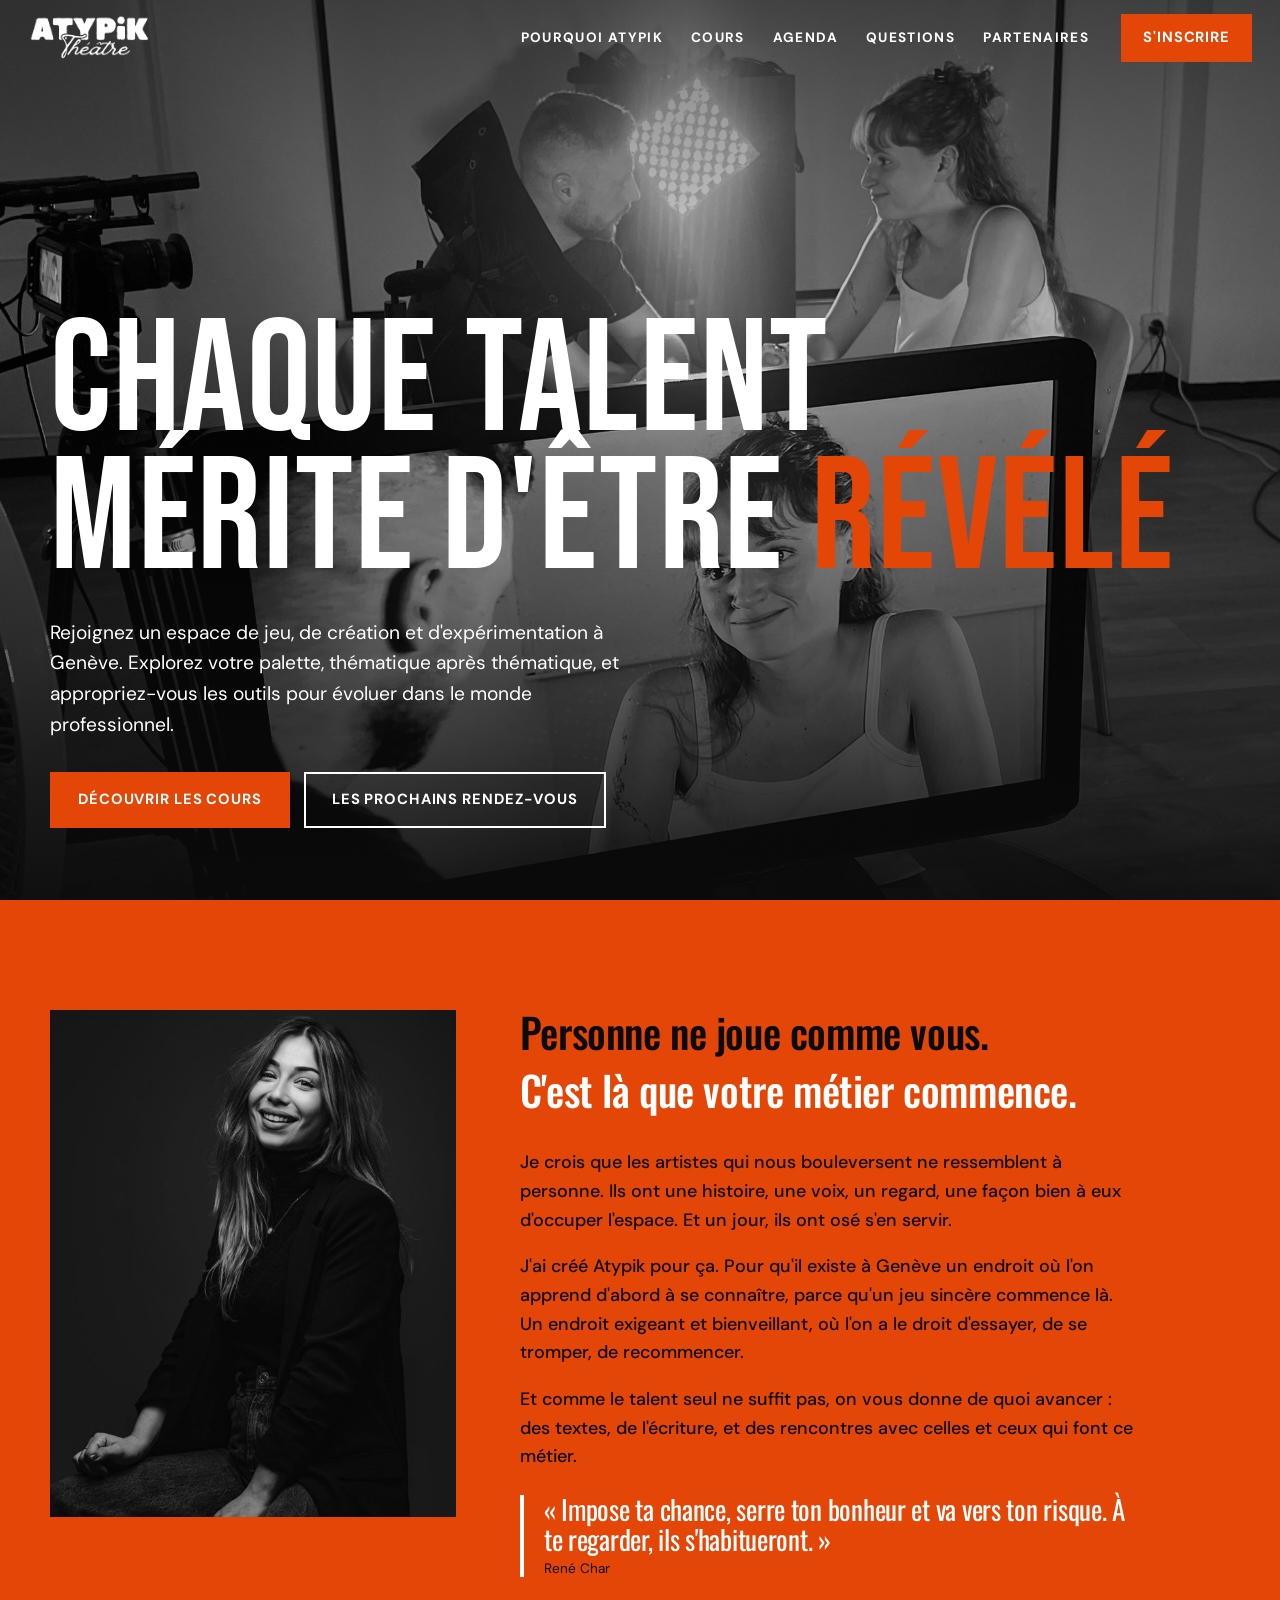
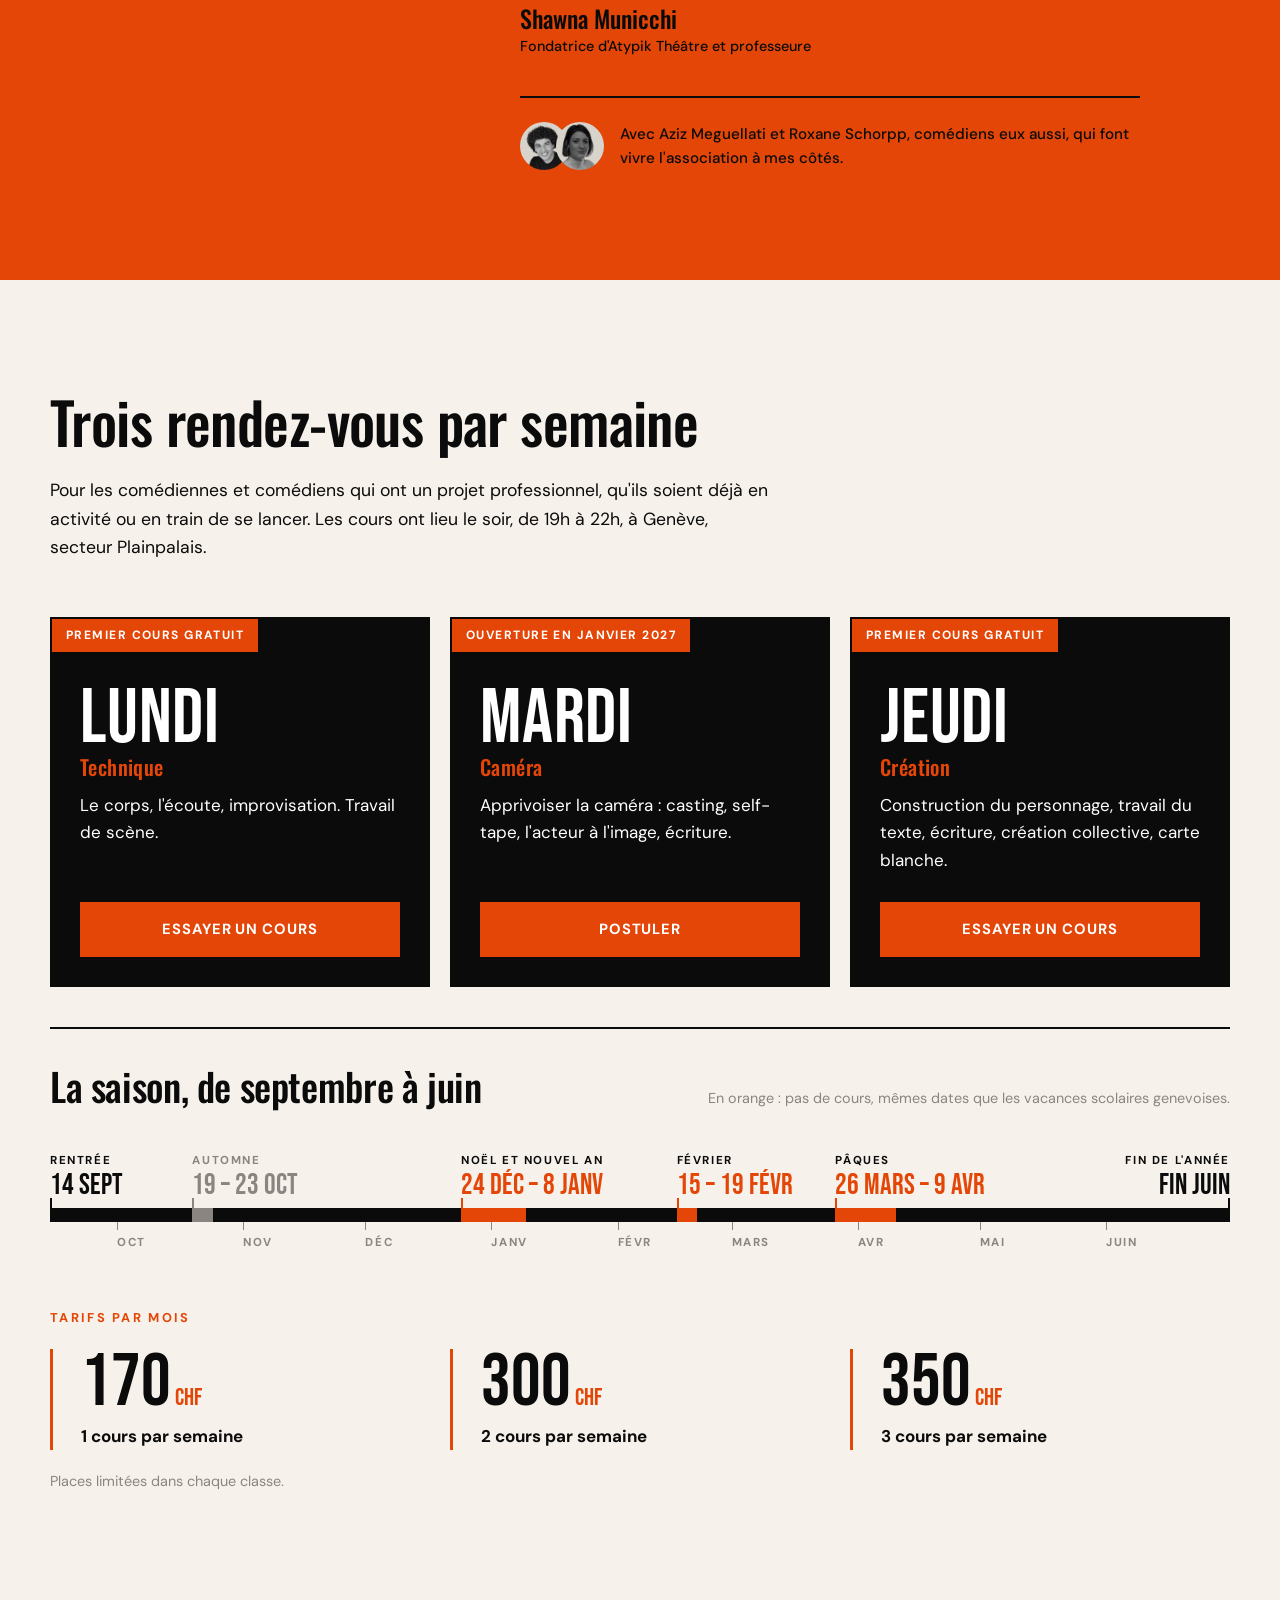
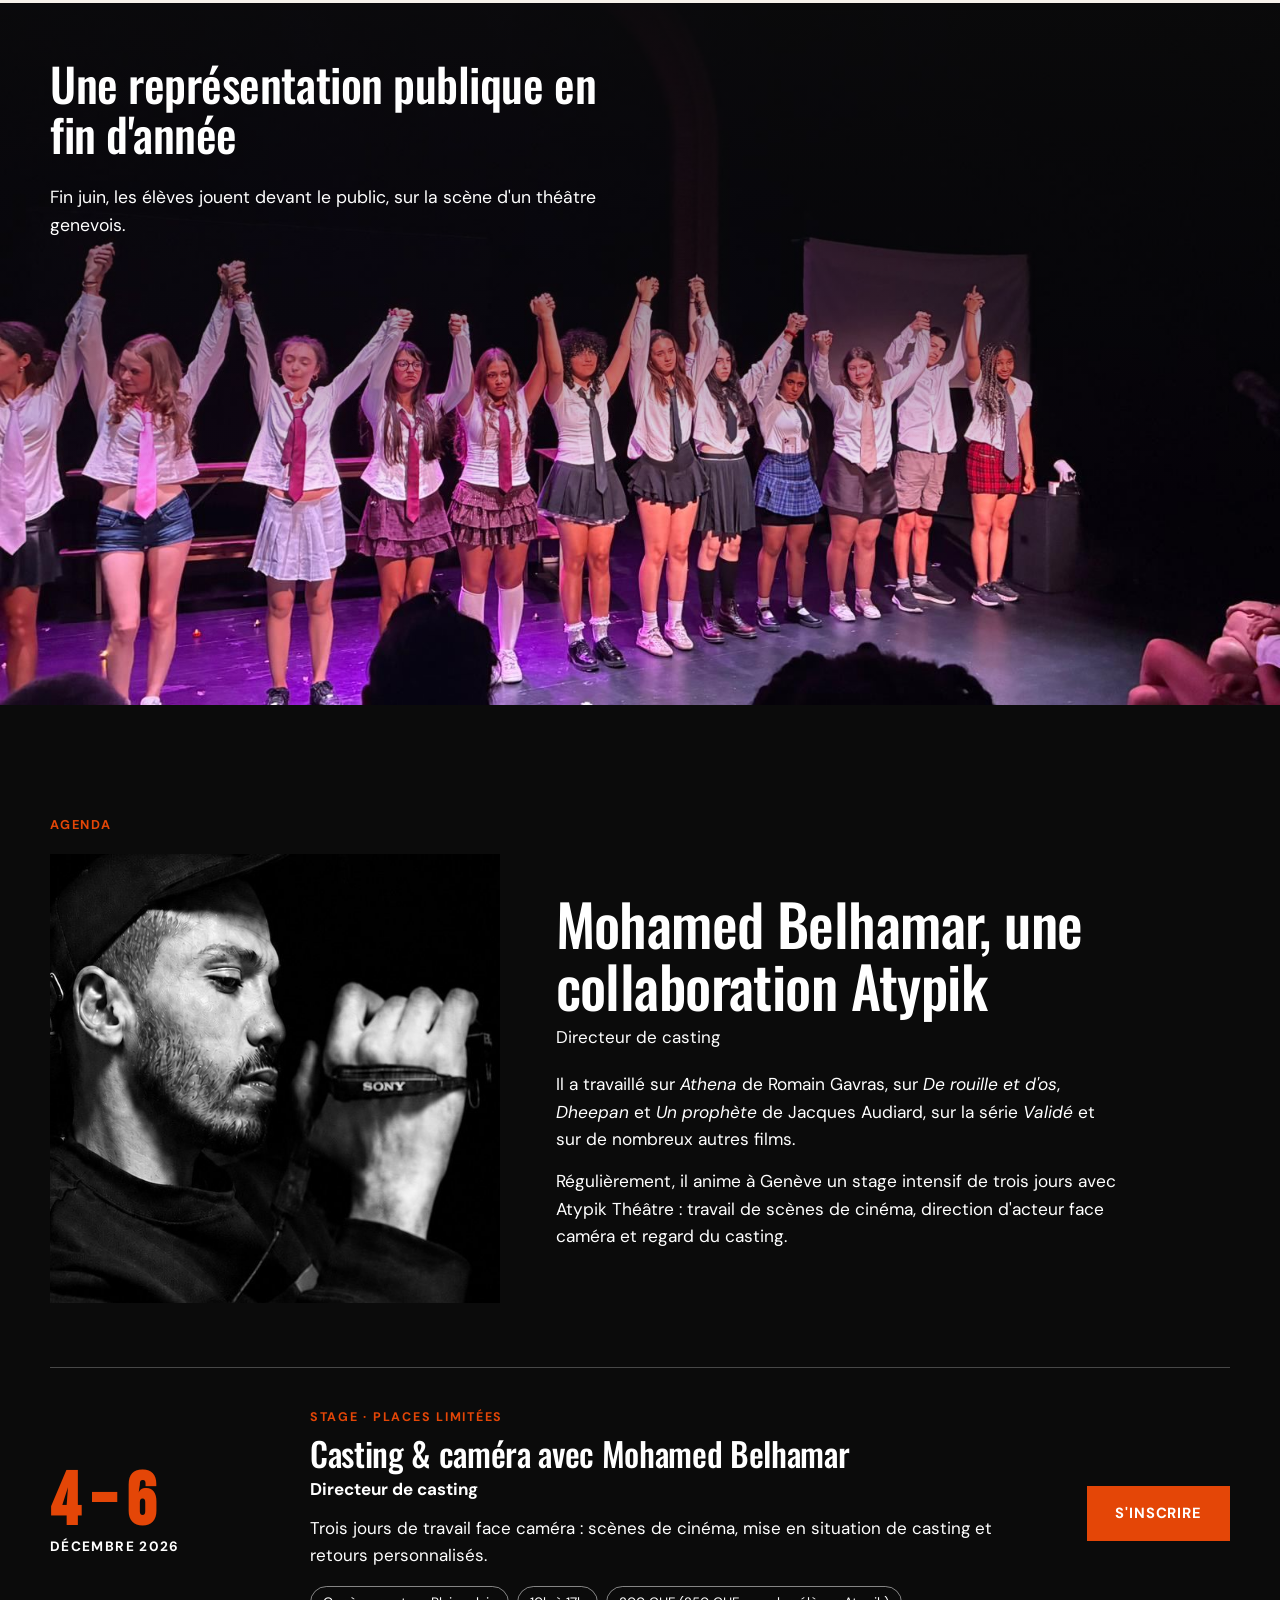
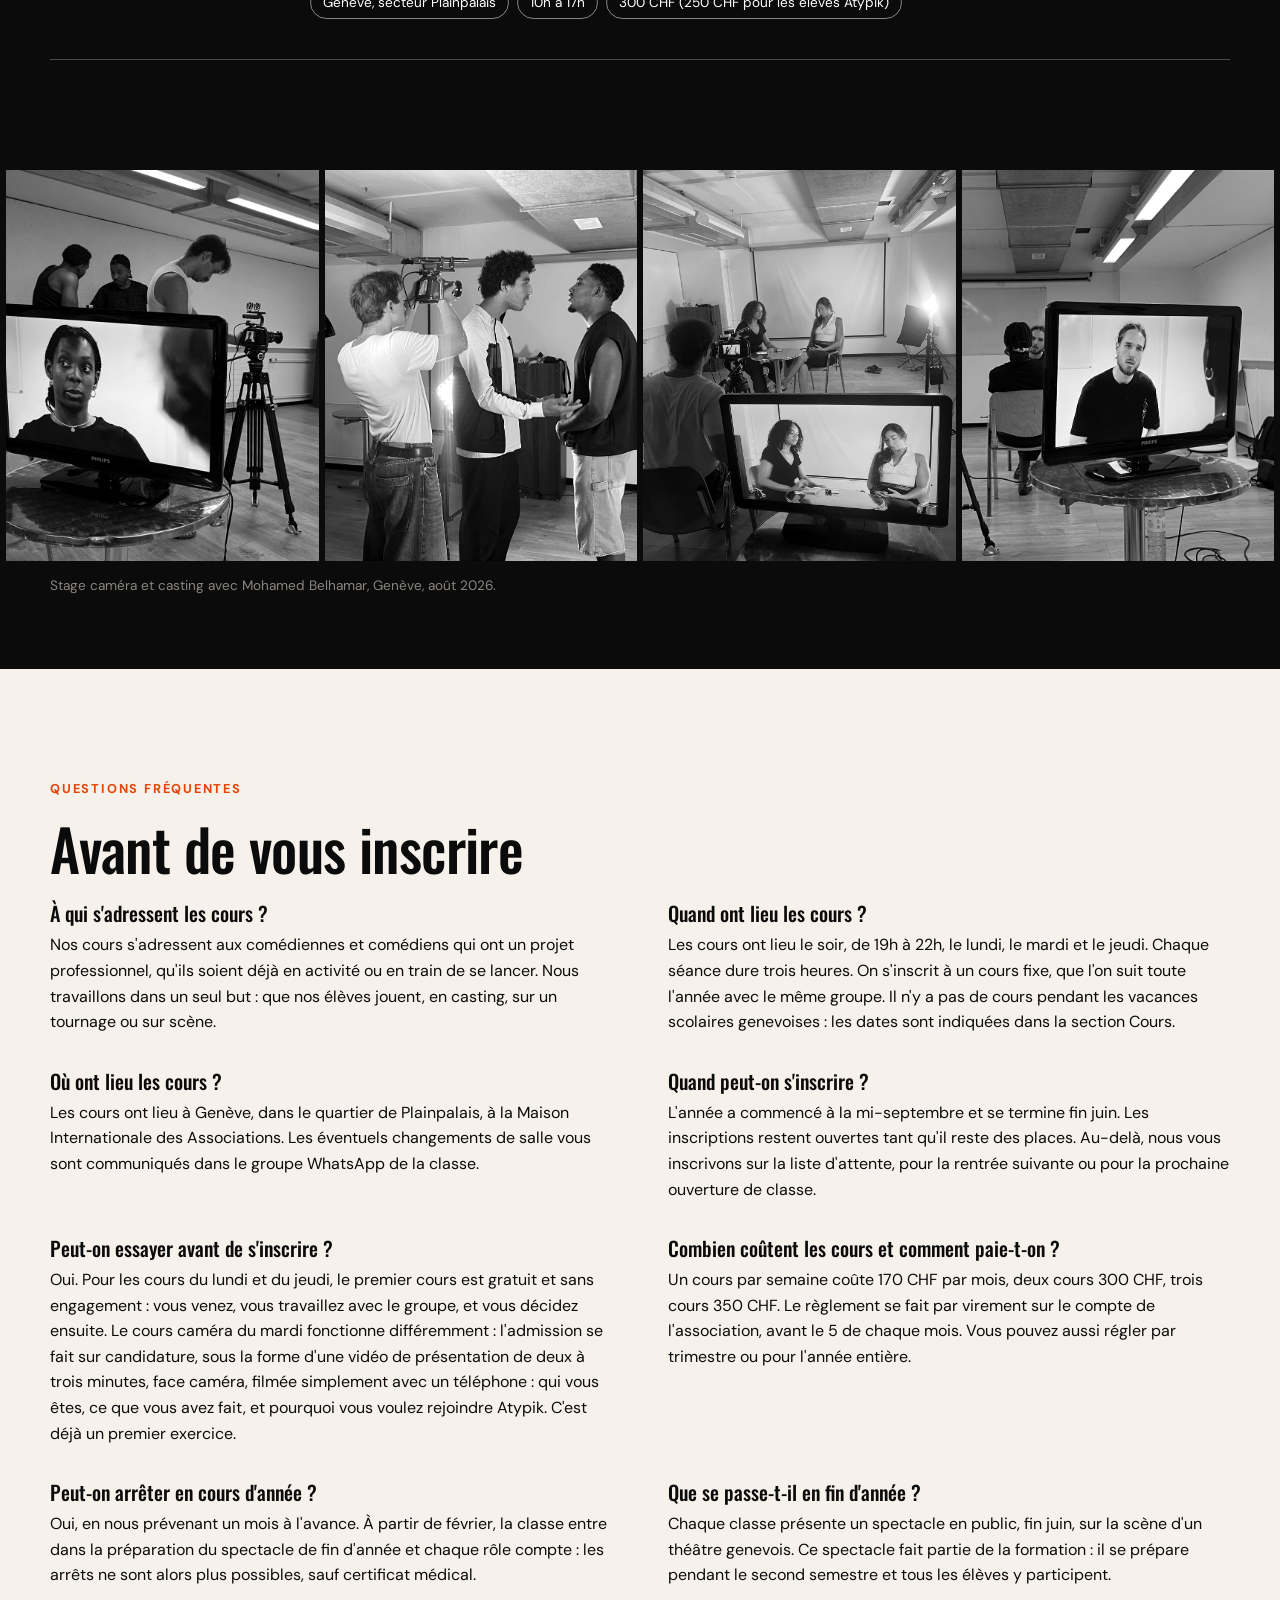
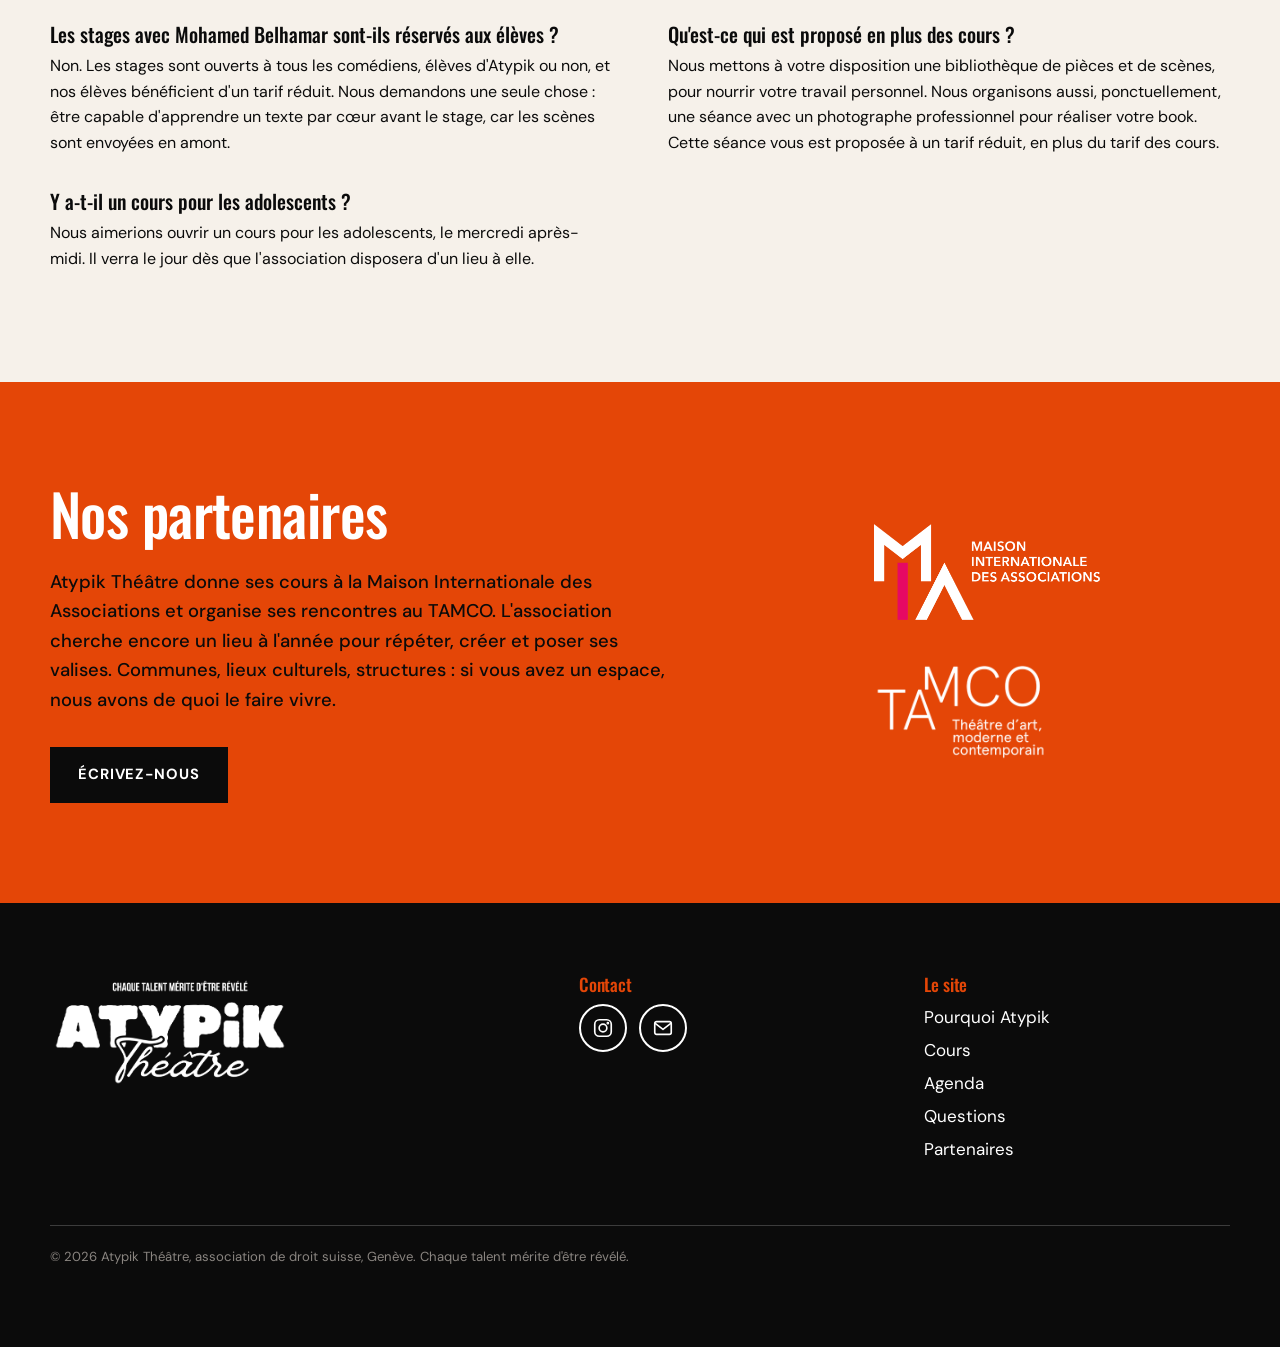
==== commit 4d860afc: "Cours d'essai gratuit (lundi/jeudi), stage du 13-15 nov annulé, relecture copy Co-Authored-By: Claud" ====
--- a/index.html
+++ b/index.html
@@ -72,7 +72,7 @@
         <p>J'ai créé Atypik pour ça. Pour qu'il existe à Genève un endroit où l'on apprend d'abord à se connaître, parce qu'un jeu sincère commence là. Un endroit exigeant et bienveillant, où l'on a le droit d'essayer, de se tromper, de recommencer.</p>
         <p>Et comme le talent seul ne suffit pas, on vous donne de quoi avancer : des textes, de l'écriture, et des rencontres avec celles et ceux qui font ce métier.</p>
         <blockquote class="citation">« Impose ta chance, serre ton bonheur et va vers ton risque. À te regarder, ils s'habitueront. »<cite>René Char</cite></blockquote>
-        <p class="signature"><strong>Shawna Municchi</strong><span>Fondatrice d'Atypik Théâtre et Professeure</span></p>
+        <p class="signature"><strong>Shawna Municchi</strong><span>Fondatrice d'Atypik Théâtre et professeure</span></p>
         <div class="complices">
           <img src="images/equipe-aziz.jpg" alt="Aziz Meguellati" loading="lazy">
           <img src="images/equipe-roxane.jpg" alt="Roxane Schorpp" loading="lazy">
@@ -113,7 +113,7 @@
           <h2>Mohamed Belhamar, une collaboration Atypik</h2>
           <p class="role">Directeur de casting</p>
           <p>Il a travaillé sur <em>Athena</em> de Romain Gavras, sur <em>De rouille et d'os</em>, <em>Dheepan</em> et <em>Un prophète</em> de Jacques Audiard, sur la série <em>Validé</em> et sur de nombreux autres films.</p>
-          <p>Chaque mois, il anime à Genève un stage intensif de trois jours avec Atypik Théâtre : travail de scènes de cinéma, direction d'acteur face caméra et regard du casting.</p>
+          <p>Régulièrement, il anime à Genève un stage intensif de trois jours avec Atypik Théâtre : travail de scènes de cinéma, direction d'acteur face caméra et regard du casting.</p>
         </div>
       </div>
       <div class="agenda-liste" id="agenda-liste"></div>
@@ -144,7 +144,7 @@
         <div><dt>Peut-on arrêter en cours d'année&nbsp;?</dt><dd>Oui, en nous prévenant un mois à l'avance. À partir de février, la classe entre dans la préparation du spectacle de fin d'année et chaque rôle compte : les arrêts ne sont alors plus possibles, sauf certificat médical.</dd></div>
         <div><dt>Que se passe-t-il en fin d'année&nbsp;?</dt><dd>Chaque classe présente un spectacle en public, fin juin, sur la scène d'un théâtre genevois. Ce spectacle fait partie de la formation : il se prépare pendant le second semestre et tous les élèves y participent.</dd></div>
         <div><dt>Les stages avec Mohamed Belhamar sont-ils réservés aux élèves&nbsp;?</dt><dd>Non. Les stages sont ouverts à tous les comédiens, élèves d'Atypik ou non, et nos élèves bénéficient d'un tarif réduit. Nous demandons une seule chose : être capable d'apprendre un texte par cœur avant le stage, car les scènes sont envoyées en amont.</dd></div>
-        <div><dt>Qu'est-ce qui est proposé en plus des cours&nbsp;?</dt><dd>Nous mettons à disposition de nos élèves une bibliothèque de pièces et de scènes, pour nourrir leur travail personnel. Nous organisons aussi, ponctuellement, une séance avec un photographe professionnel pour réaliser votre book. Cette séance est proposée aux élèves à un tarif réduit, en plus du tarif des cours.</dd></div>
+        <div><dt>Qu'est-ce qui est proposé en plus des cours&nbsp;?</dt><dd>Nous mettons à votre disposition une bibliothèque de pièces et de scènes, pour nourrir votre travail personnel. Nous organisons aussi, ponctuellement, une séance avec un photographe professionnel pour réaliser votre book. Cette séance vous est proposée à un tarif réduit, en plus du tarif des cours.</dd></div>
         <div><dt>Y a-t-il un cours pour les adolescents&nbsp;?</dt><dd>Nous aimerions ouvrir un cours pour les adolescents, le mercredi après-midi. Il verra le jour dès que l'association disposera d'un lieu à elle.</dd></div>
       </dl>
     </div>
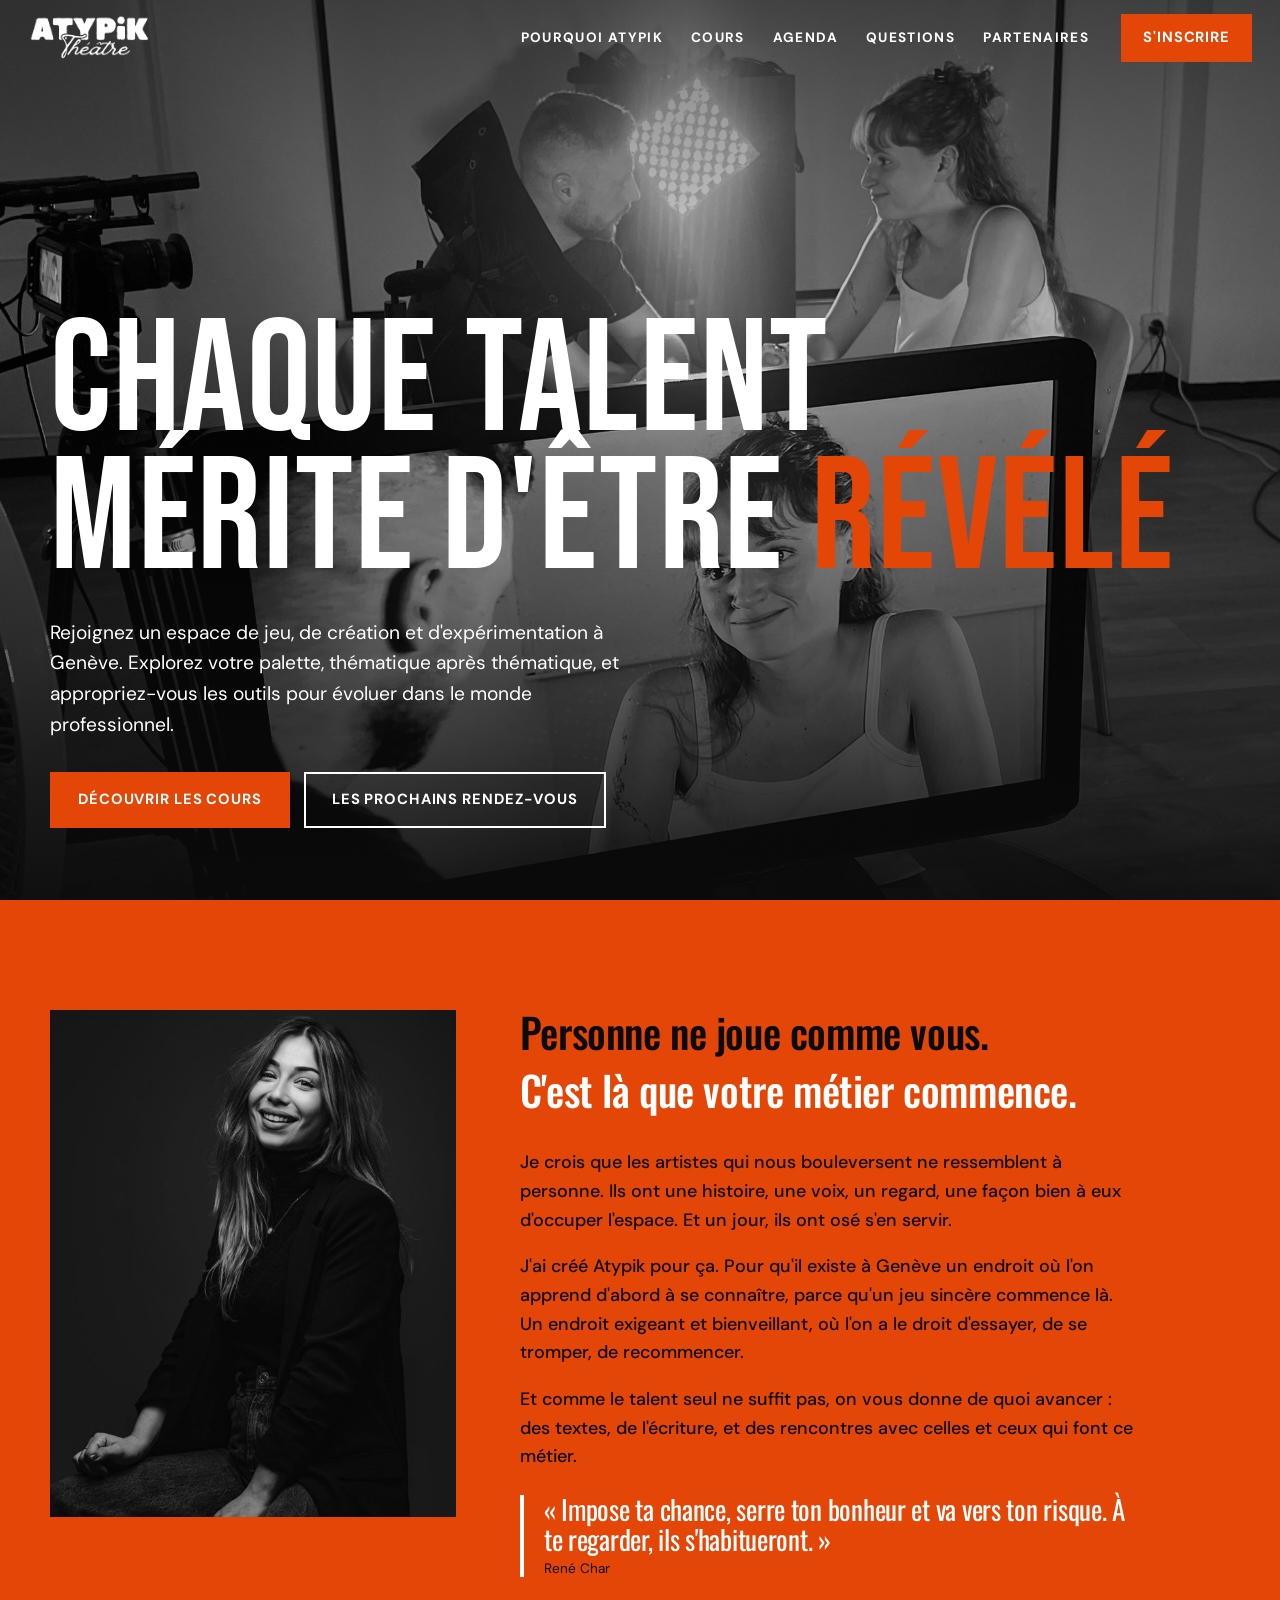
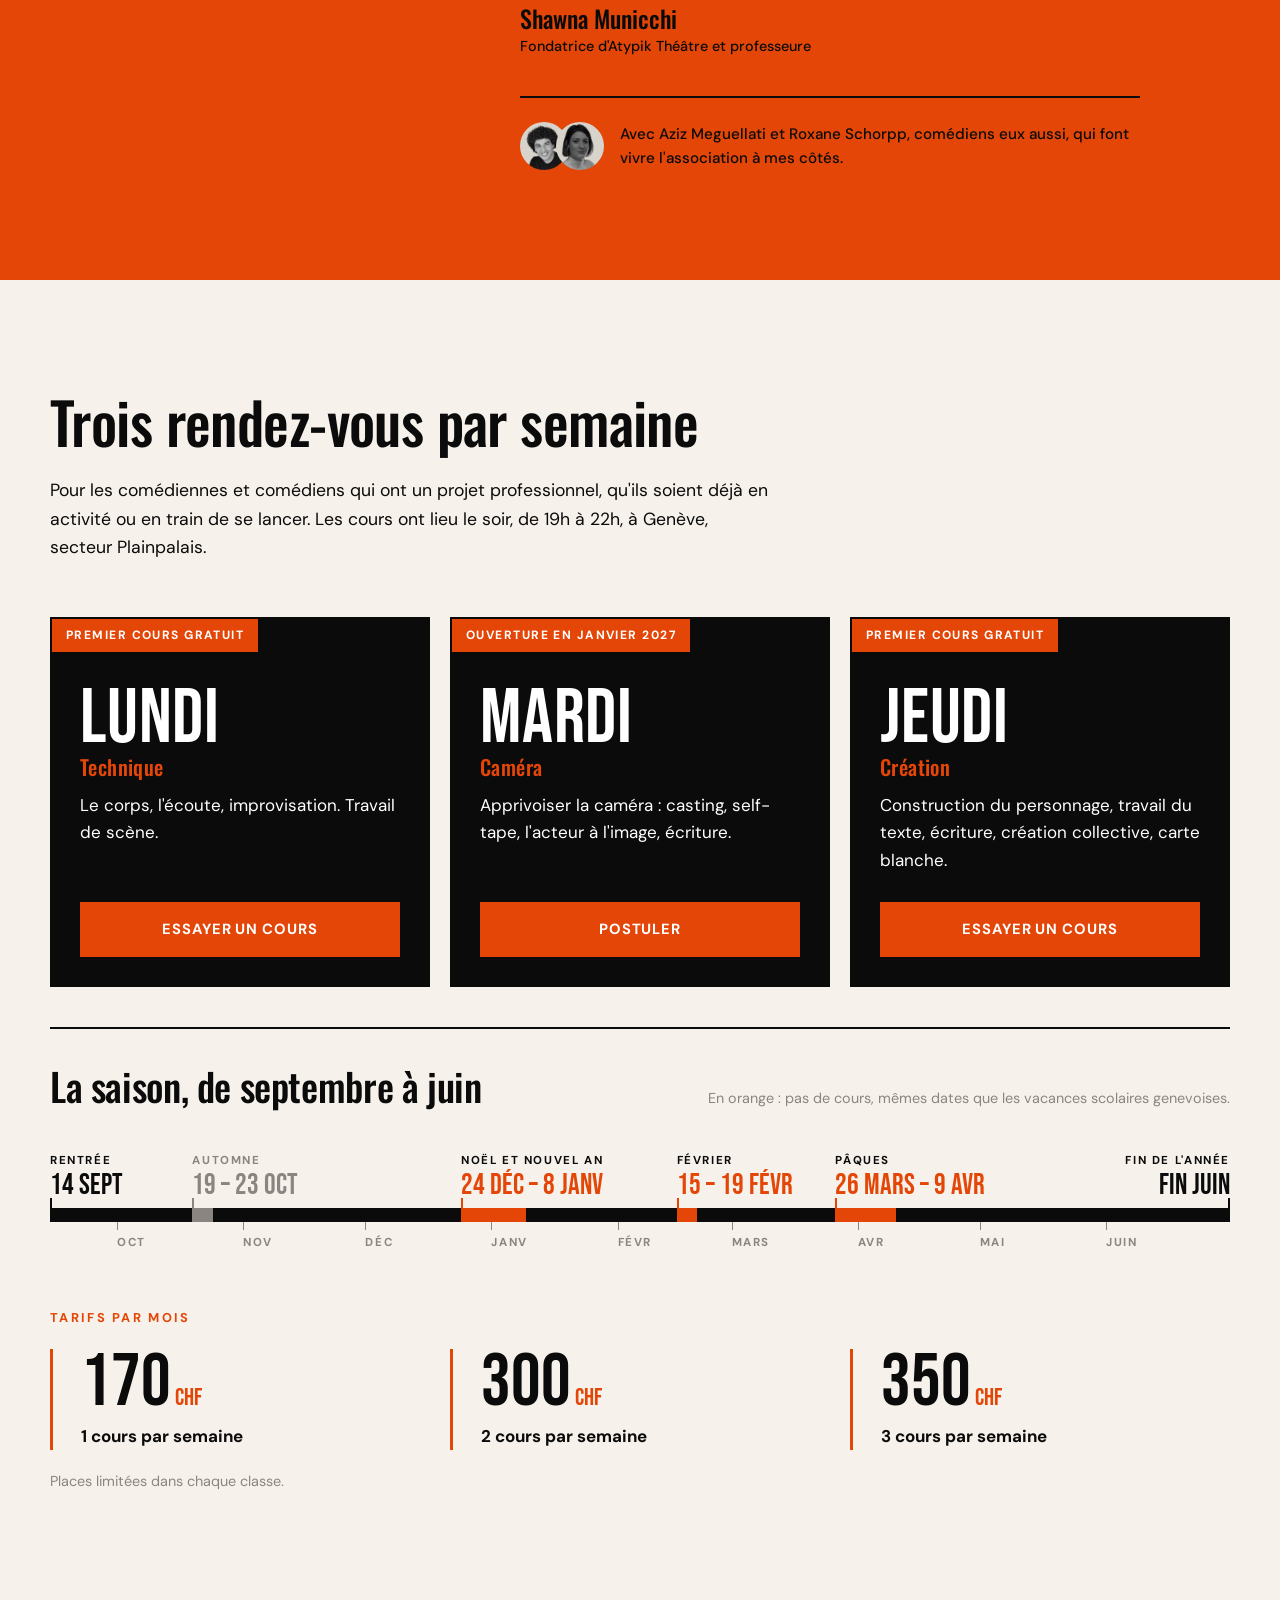
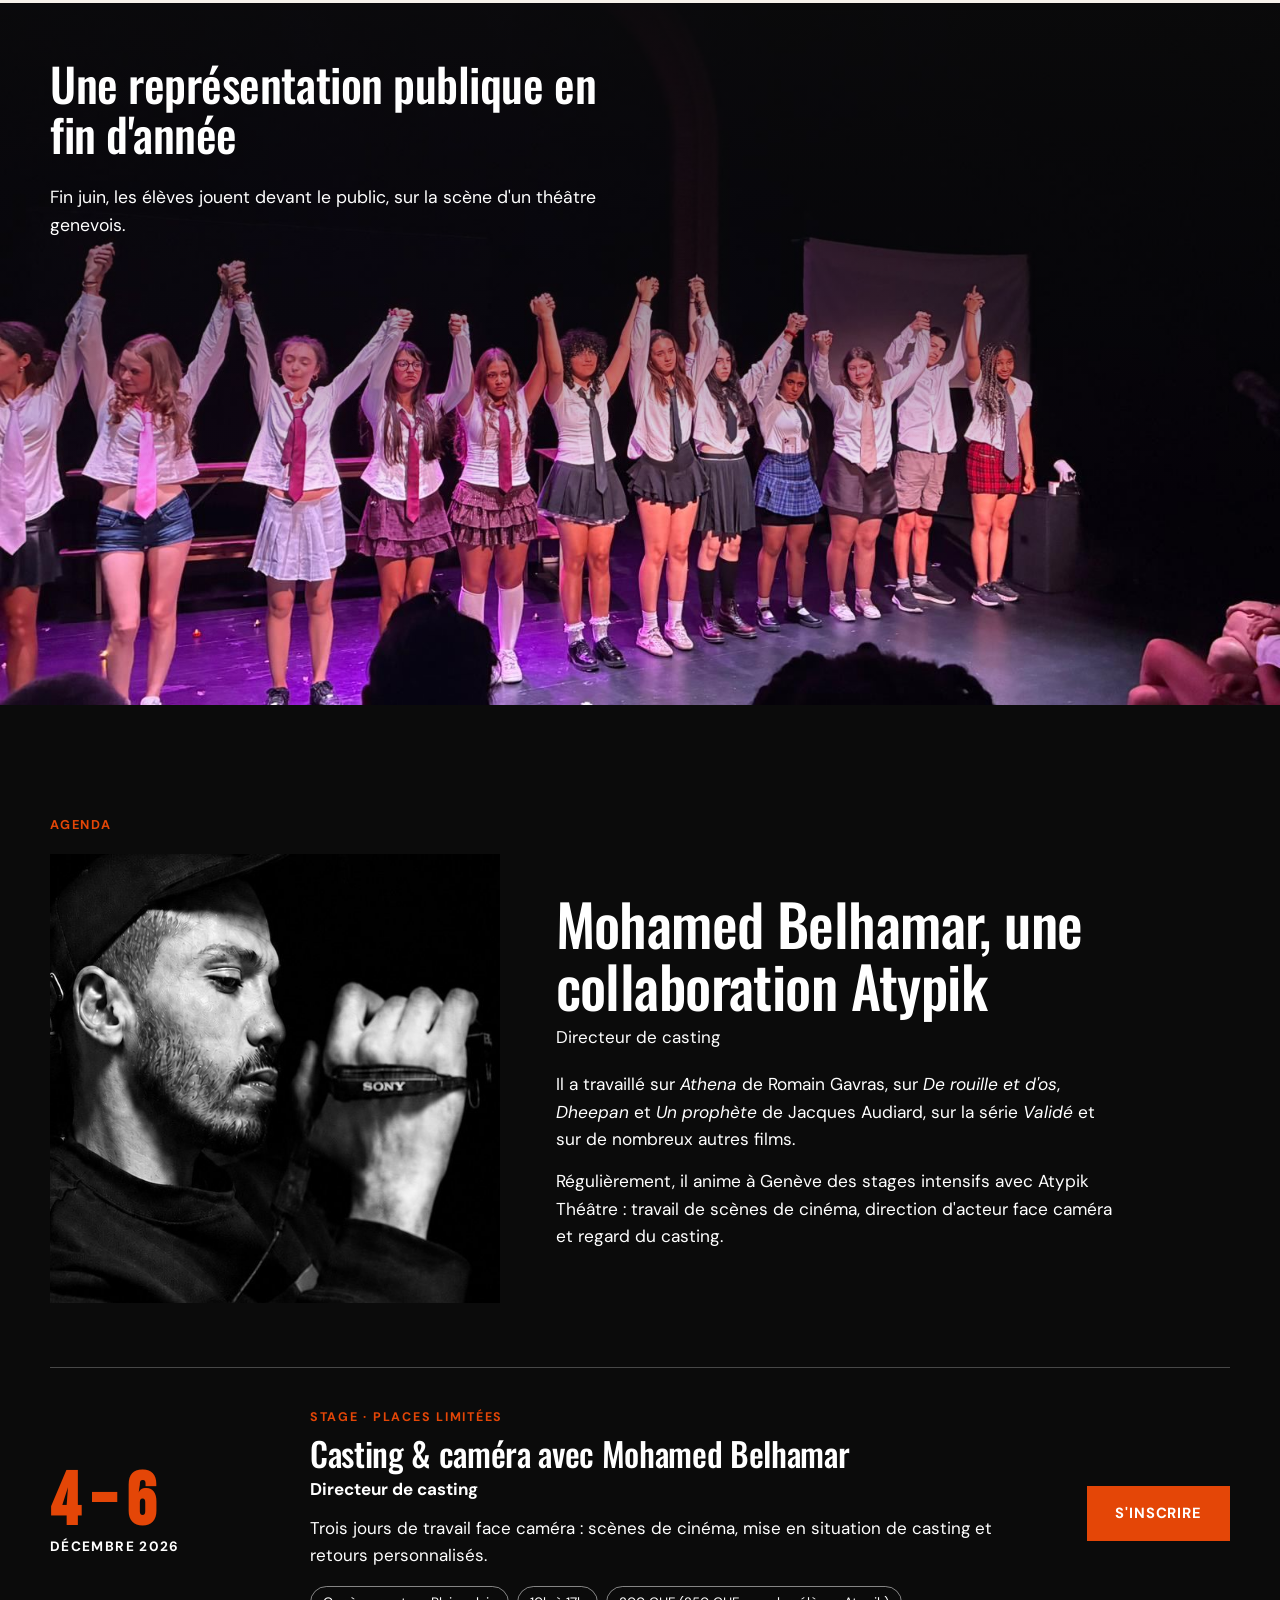
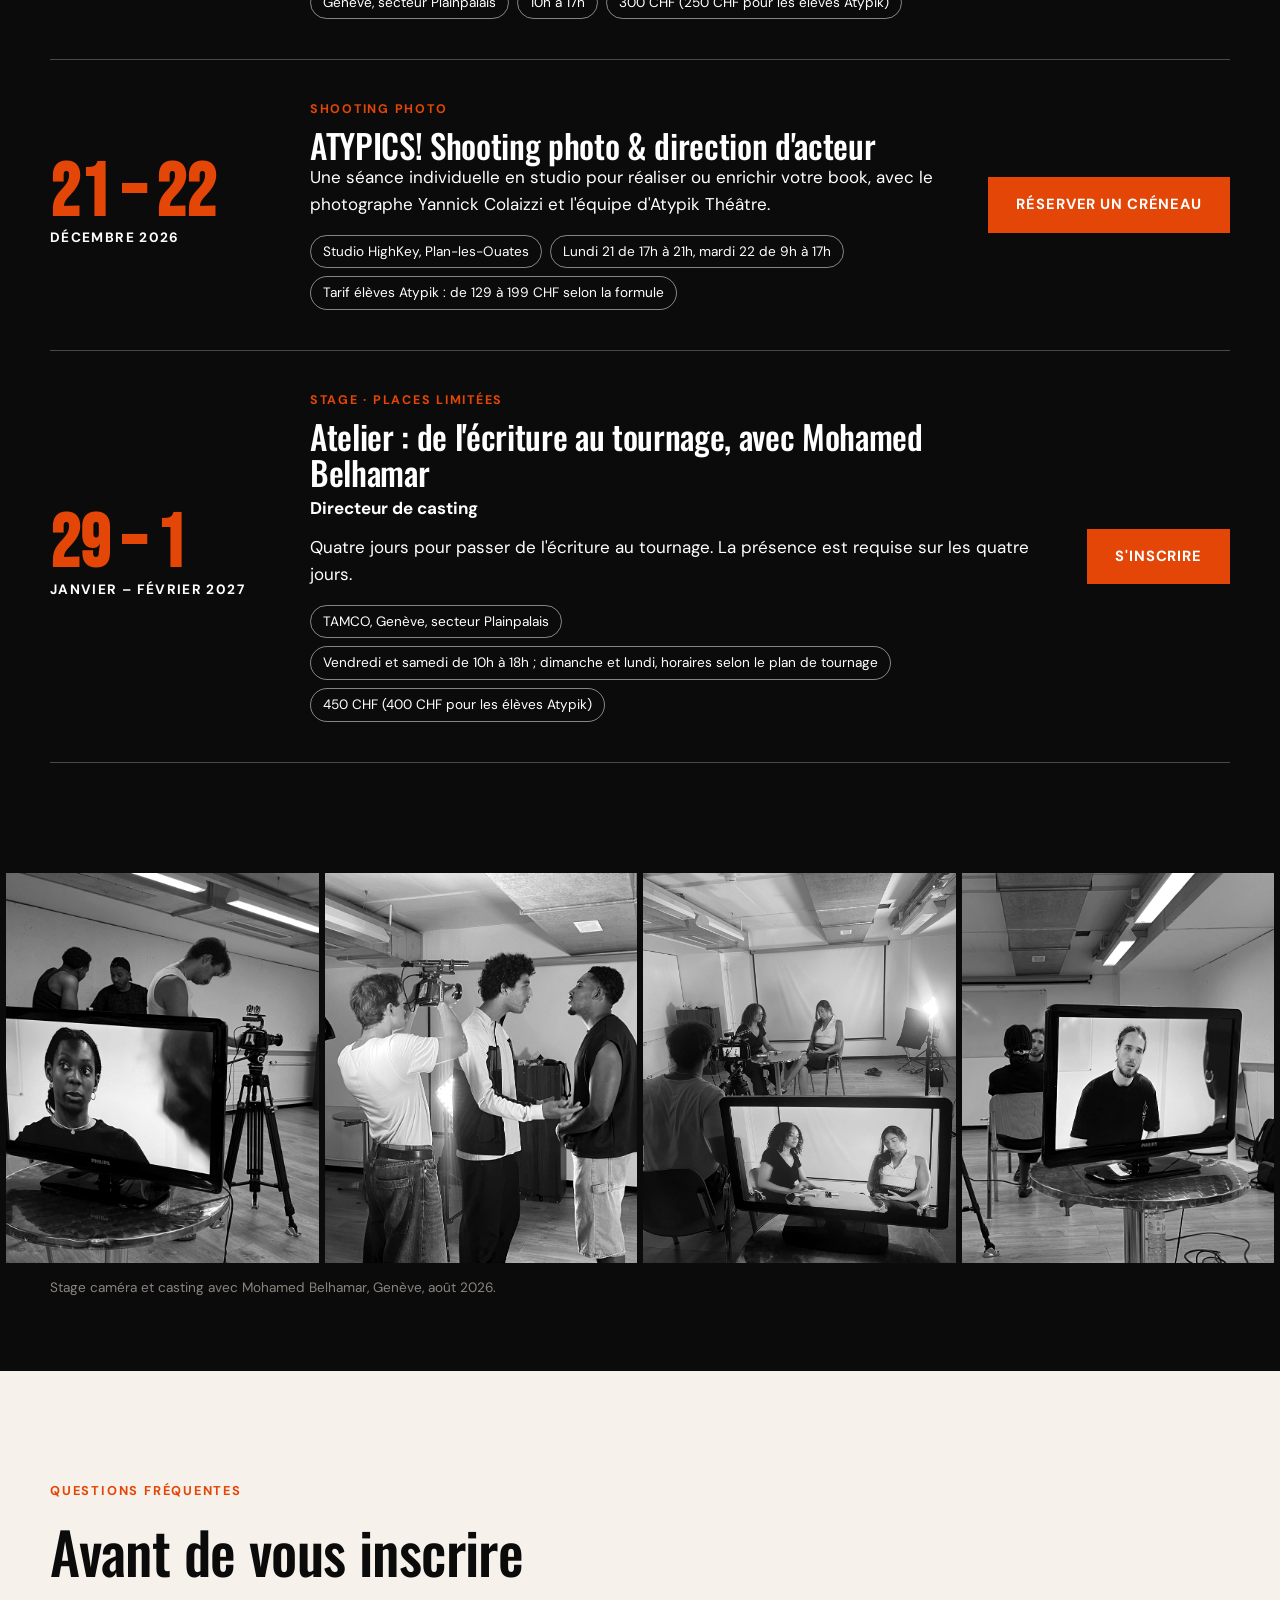
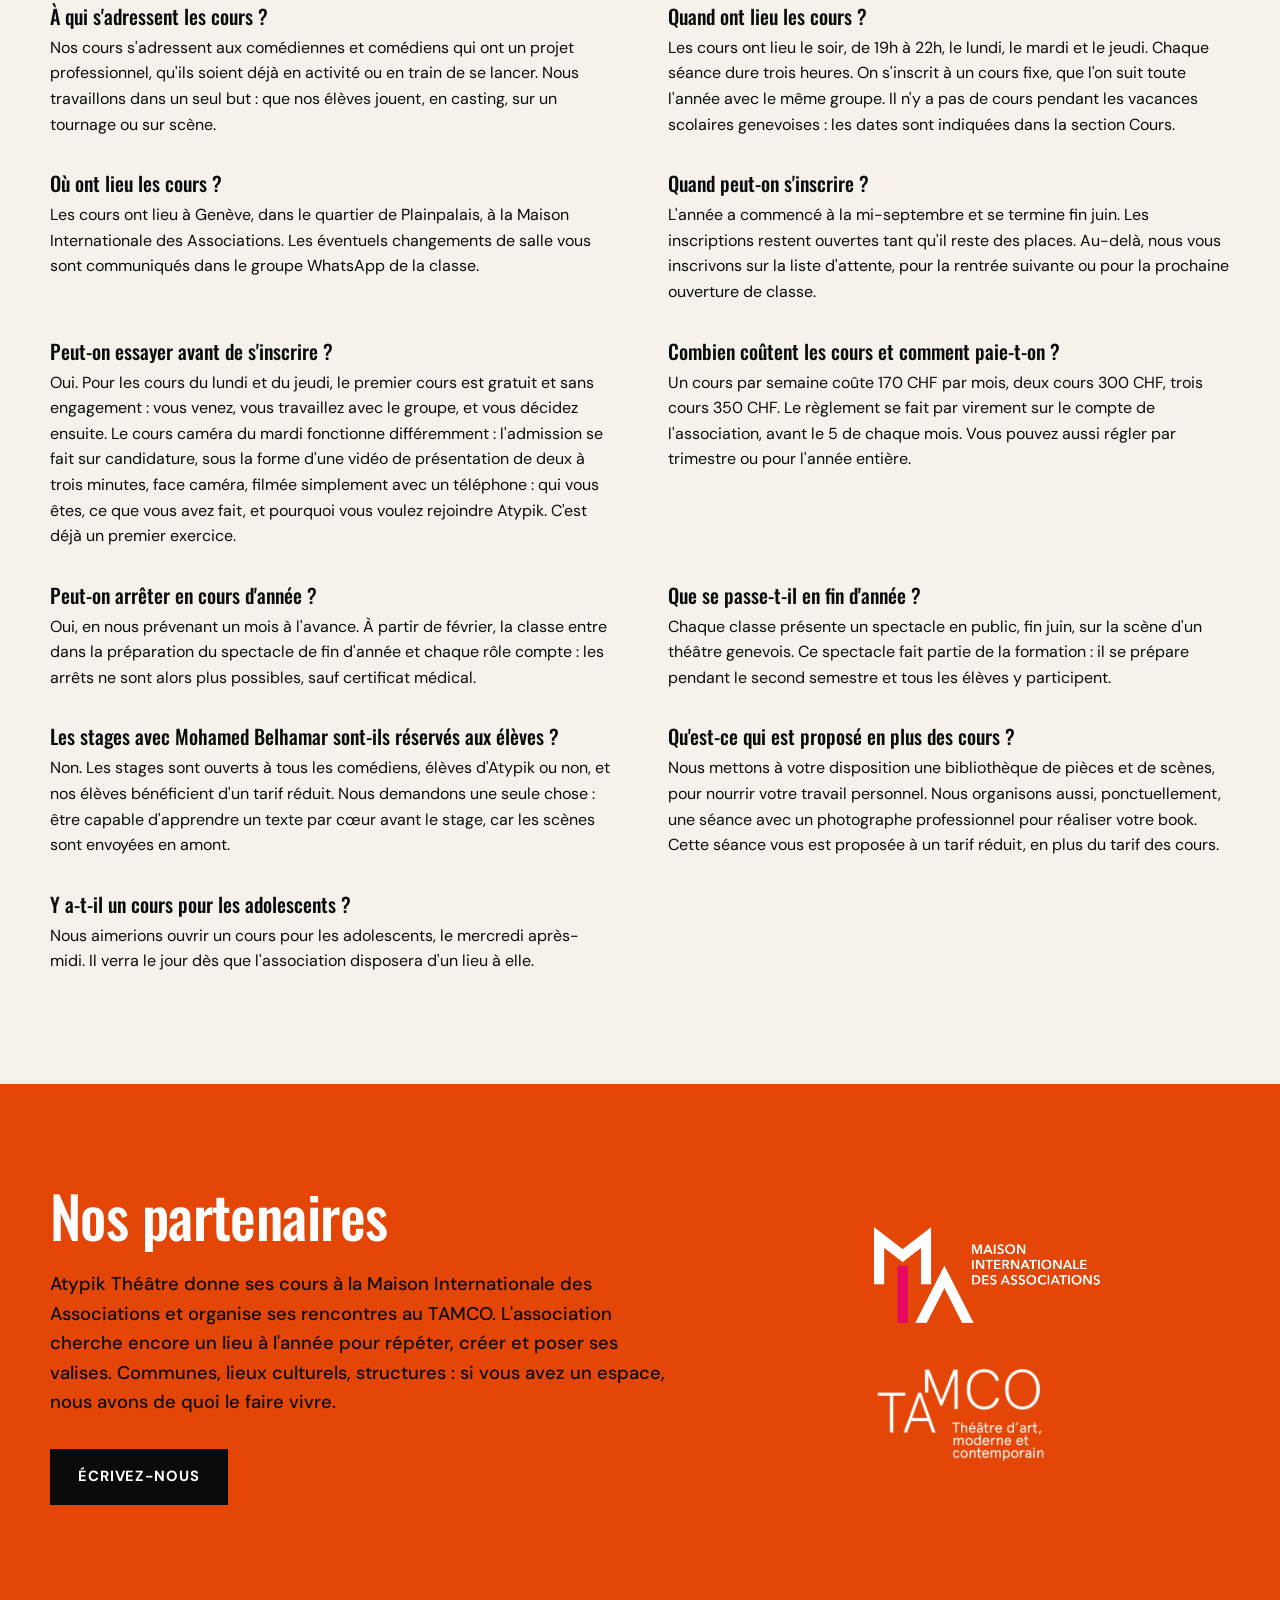
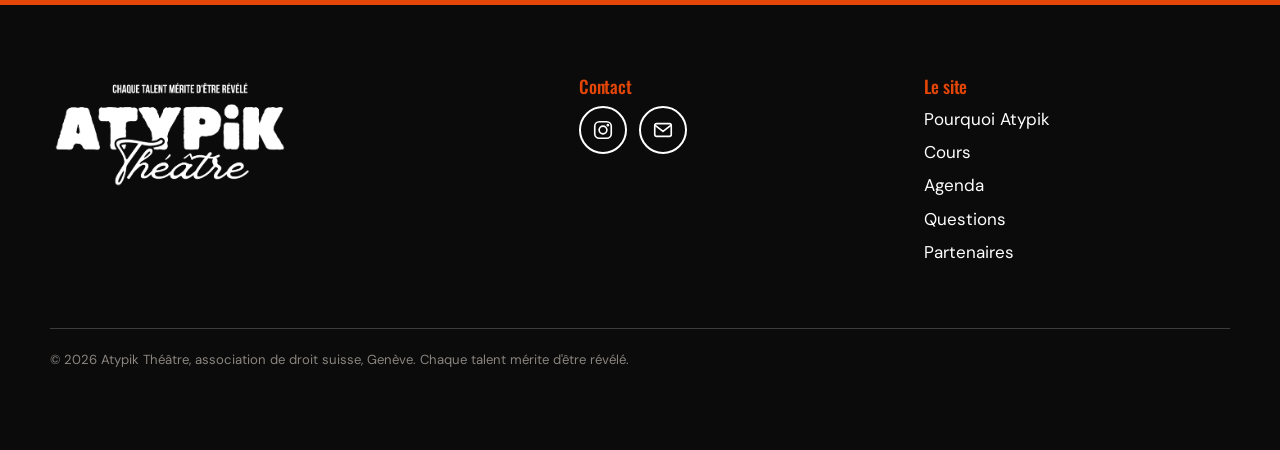
==== commit afbe4cde: "Mohamed Belhamar : « des stages intensifs » au lieu de « un stage de trois jours » Co-Authored-By: C" ====
--- a/index.html
+++ b/index.html
@@ -113,7 +113,7 @@
           <h2>Mohamed Belhamar, une collaboration Atypik</h2>
           <p class="role">Directeur de casting</p>
           <p>Il a travaillé sur <em>Athena</em> de Romain Gavras, sur <em>De rouille et d'os</em>, <em>Dheepan</em> et <em>Un prophète</em> de Jacques Audiard, sur la série <em>Validé</em> et sur de nombreux autres films.</p>
-          <p>Régulièrement, il anime à Genève un stage intensif de trois jours avec Atypik Théâtre : travail de scènes de cinéma, direction d'acteur face caméra et regard du casting.</p>
+          <p>Régulièrement, il anime à Genève des stages intensifs avec Atypik Théâtre : travail de scènes de cinéma, direction d'acteur face caméra et regard du casting.</p>
         </div>
       </div>
       <div class="agenda-liste" id="agenda-liste"></div>
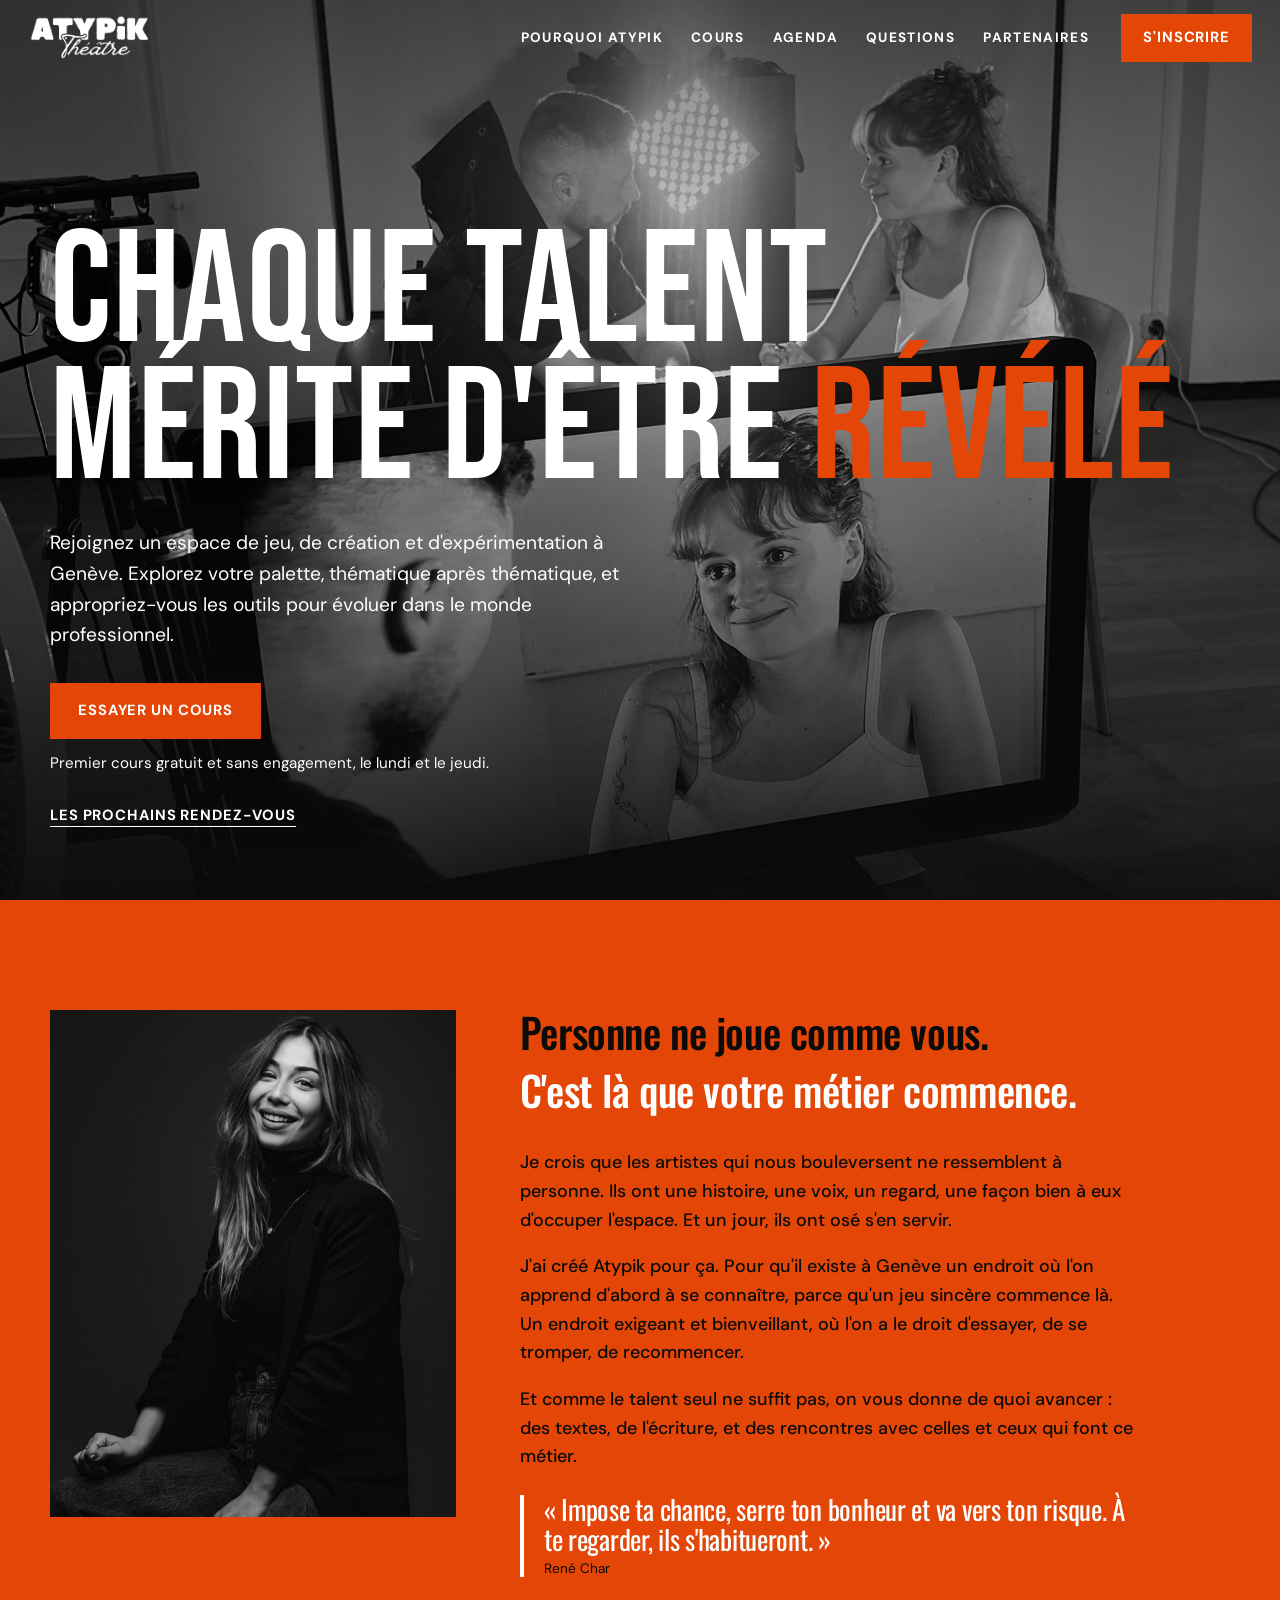
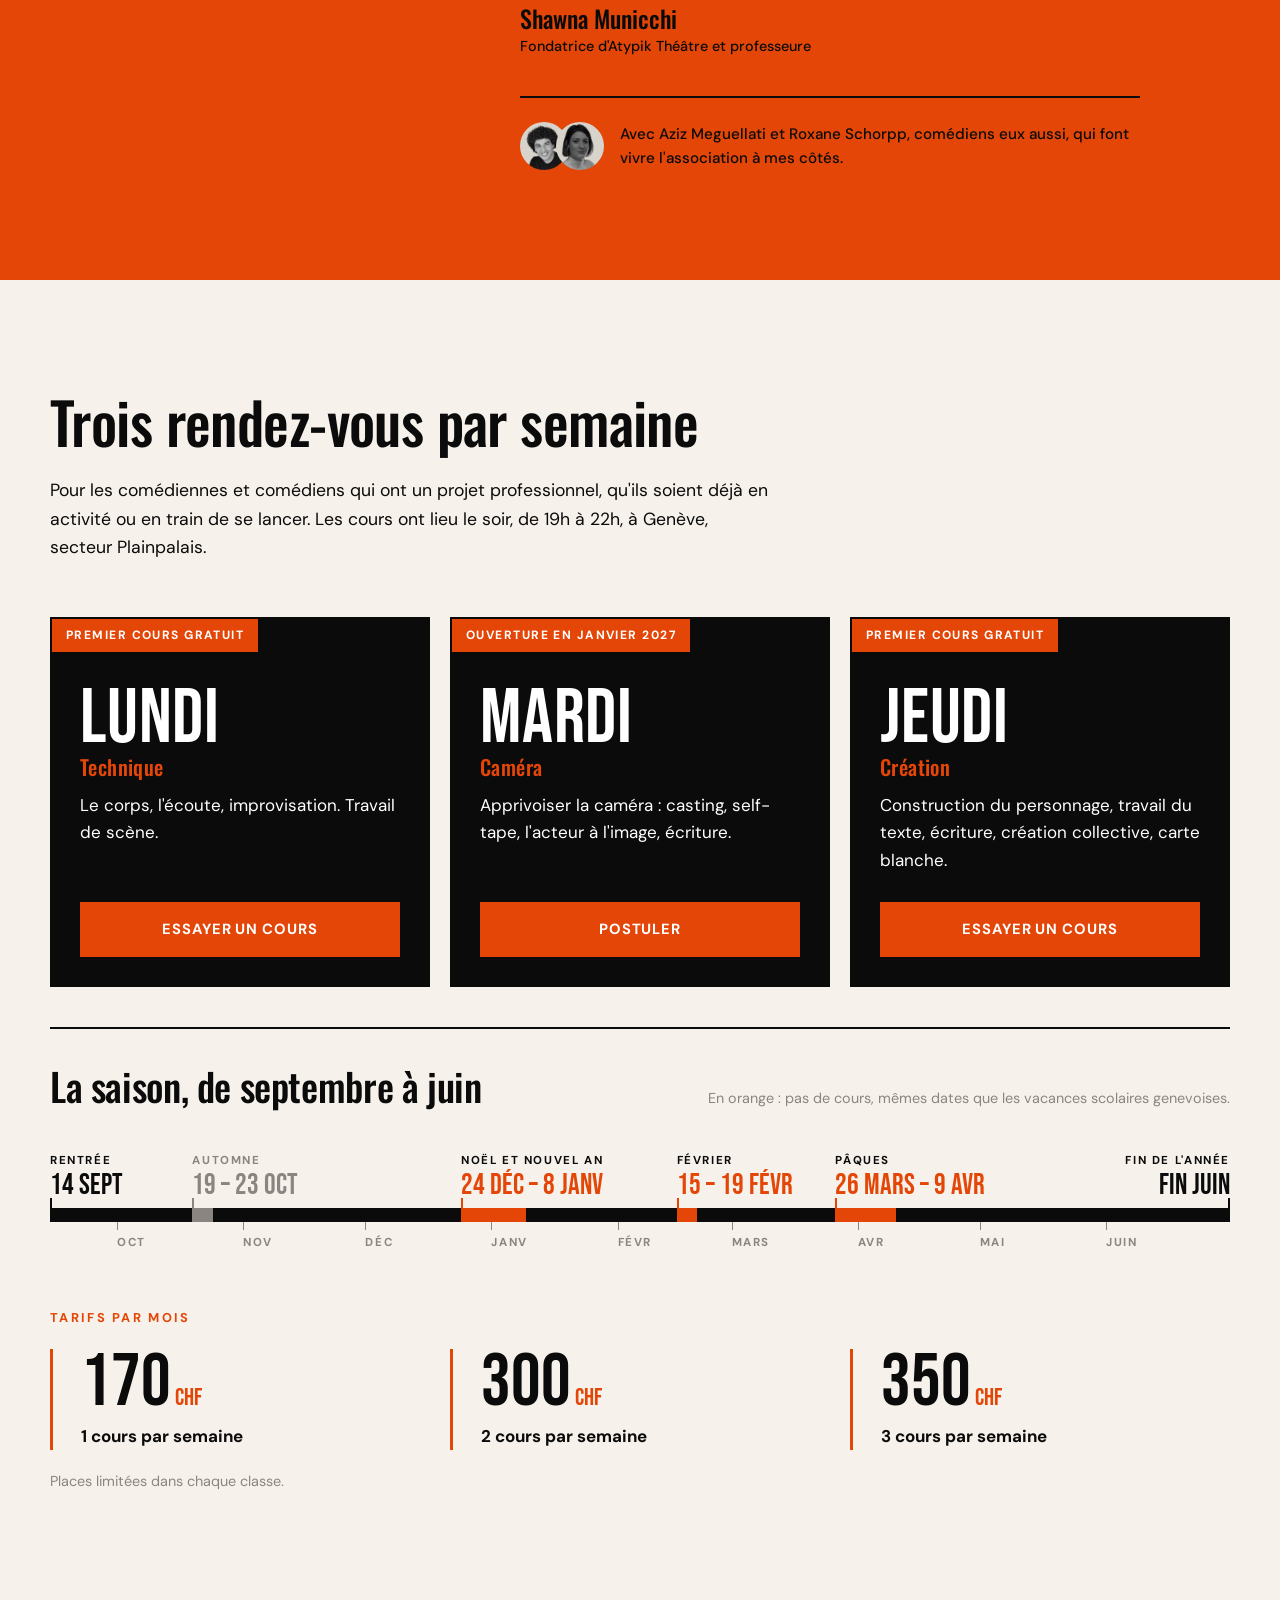
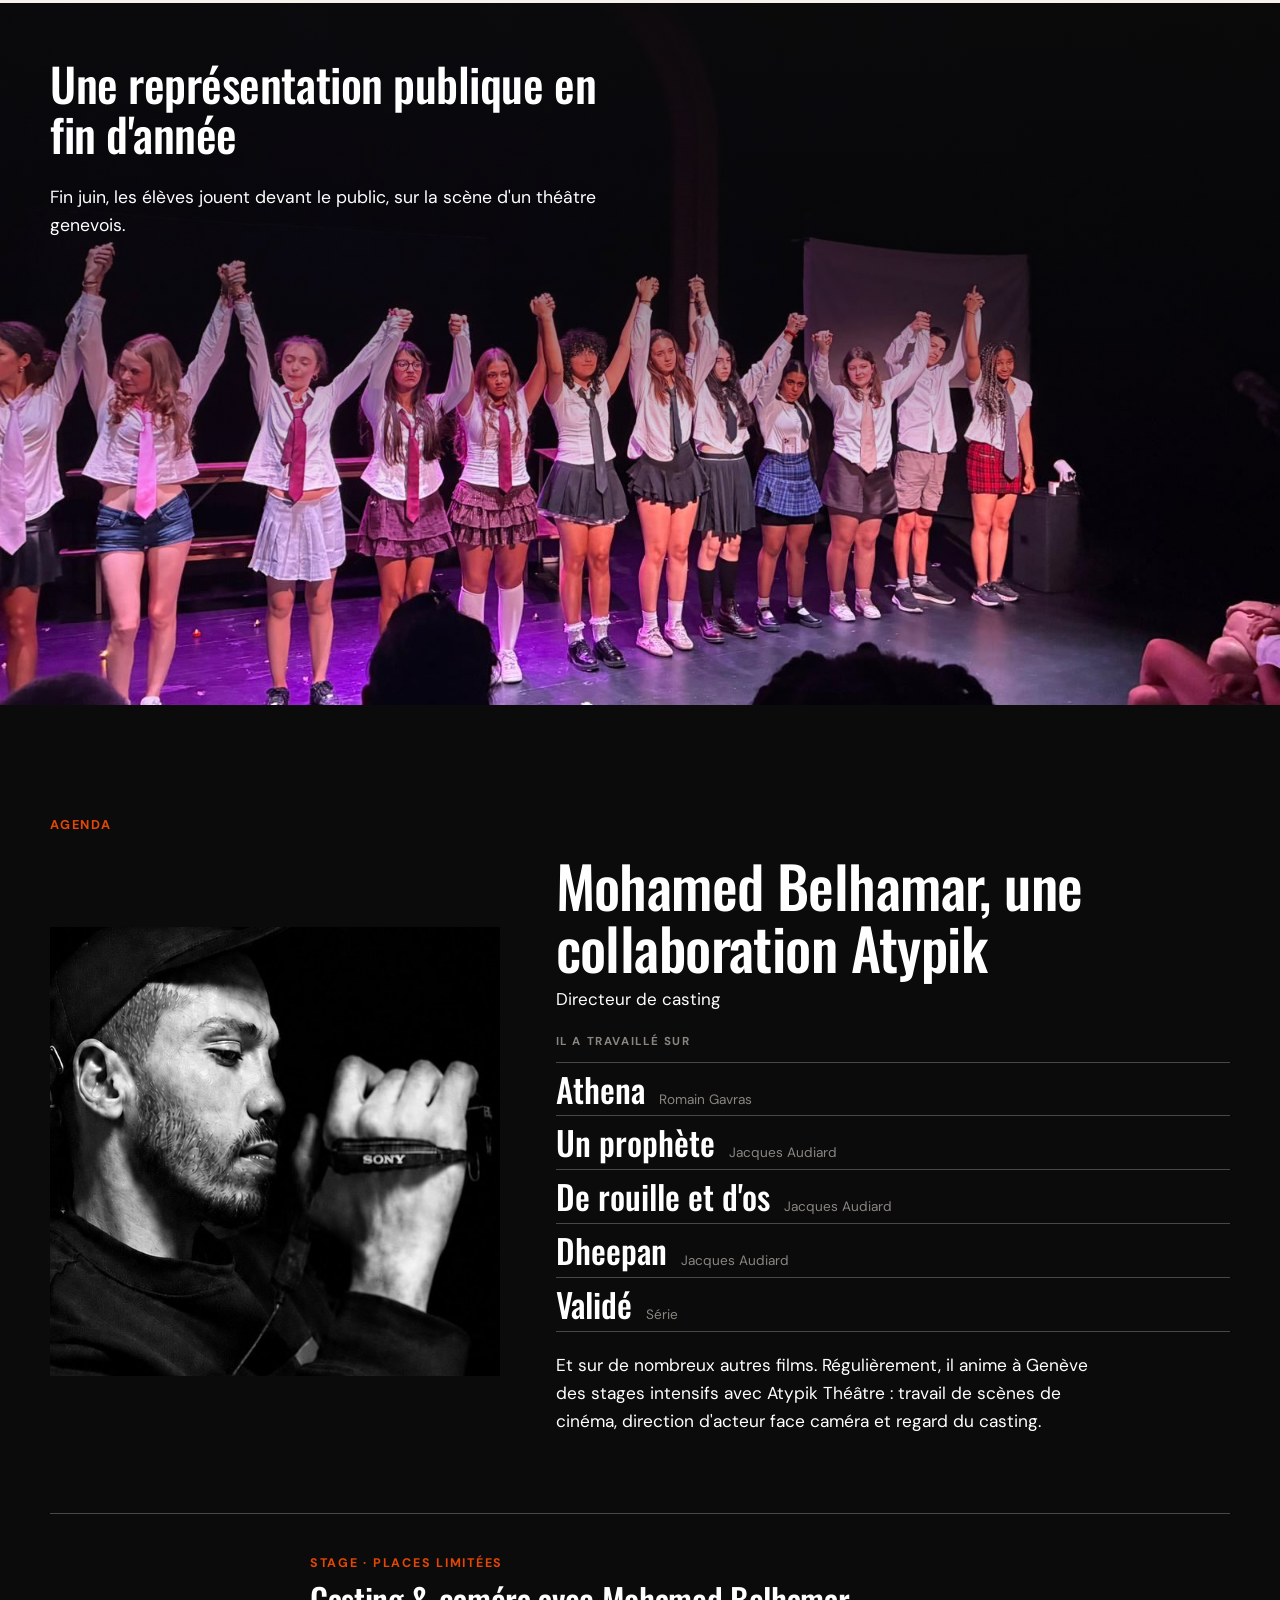
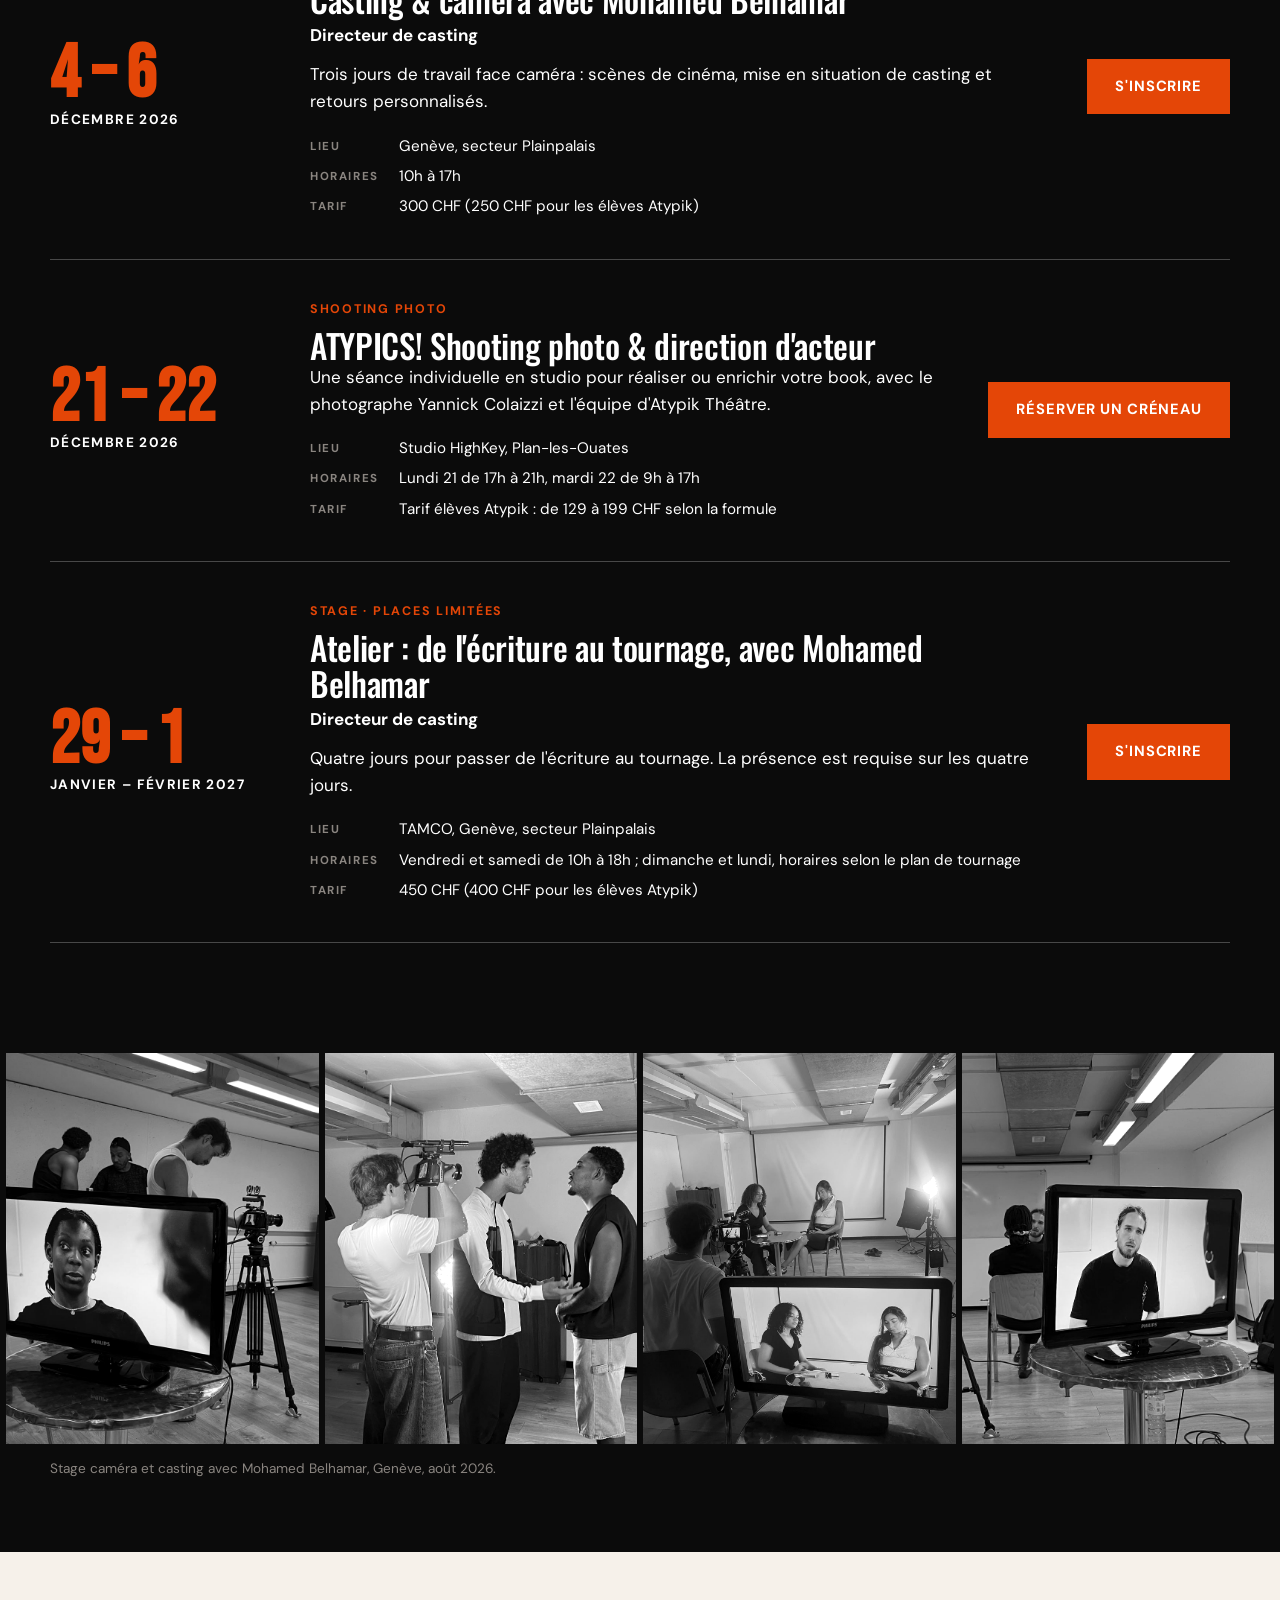
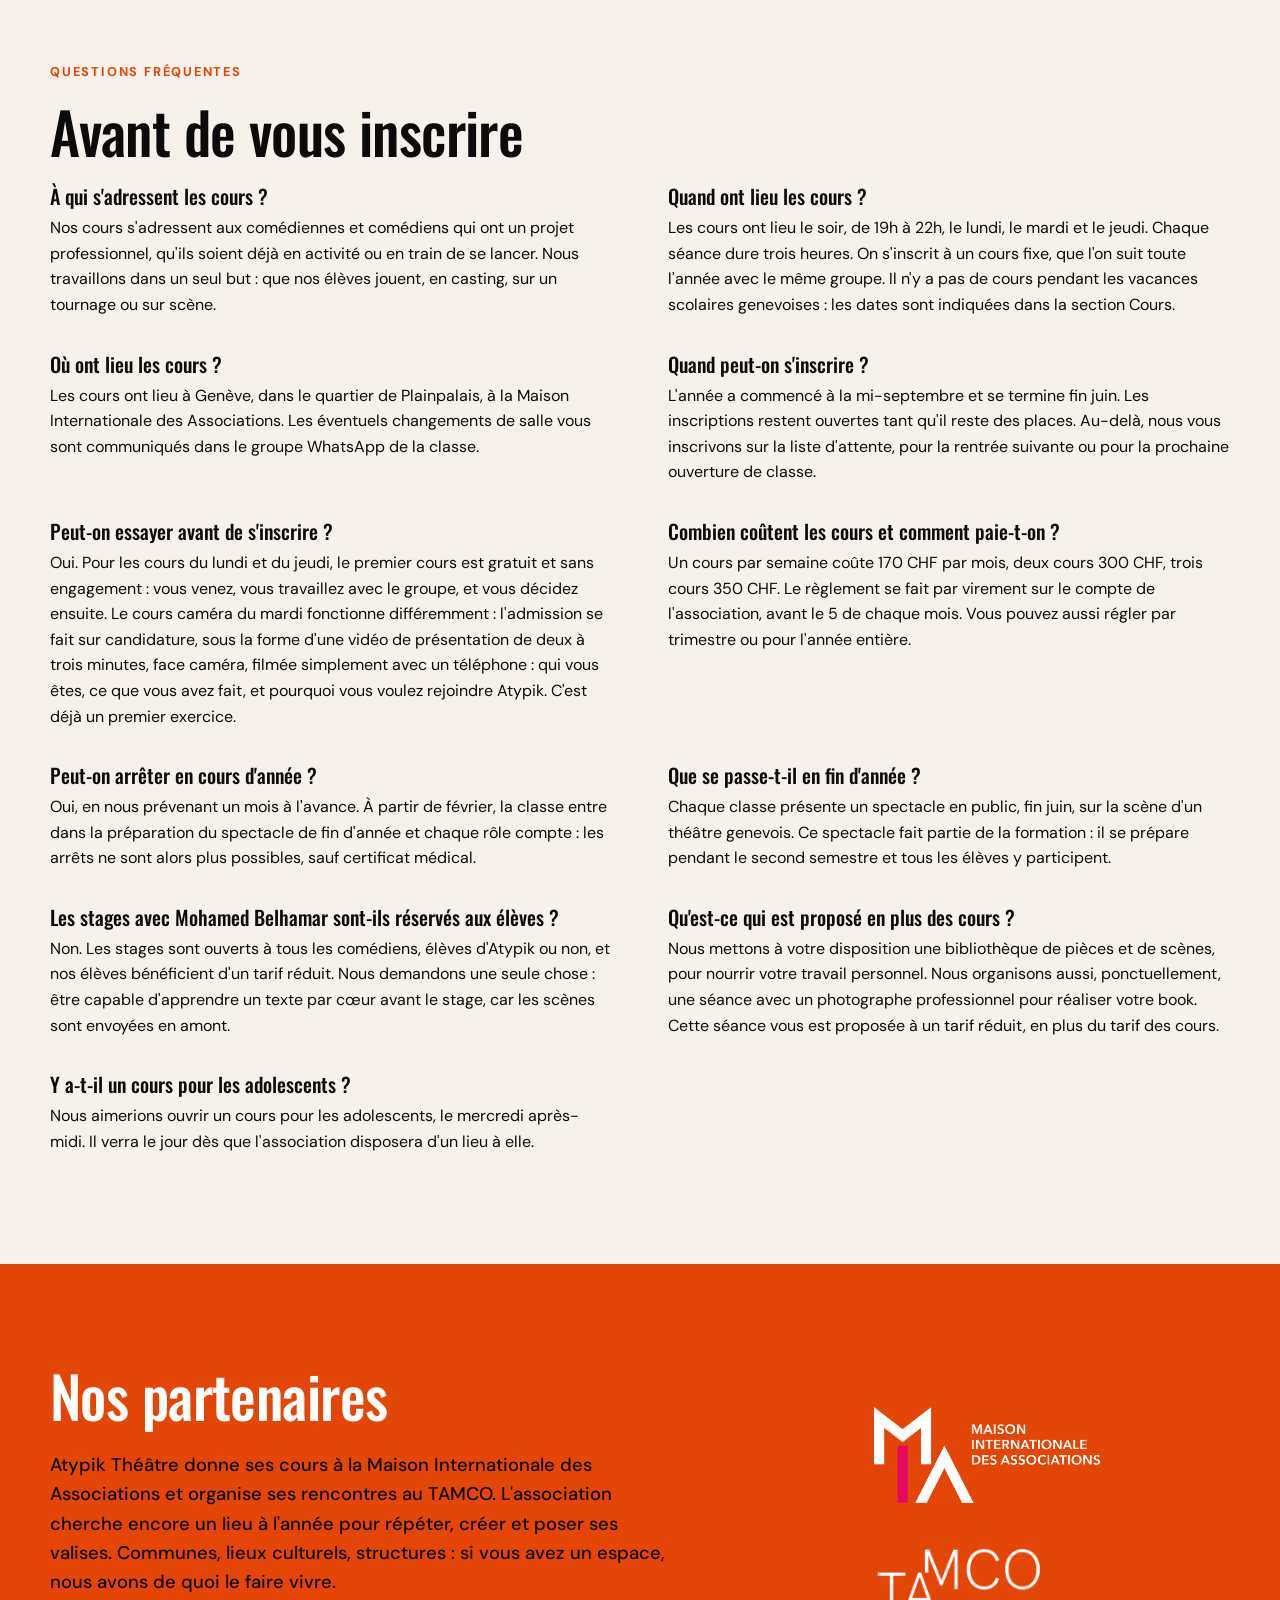
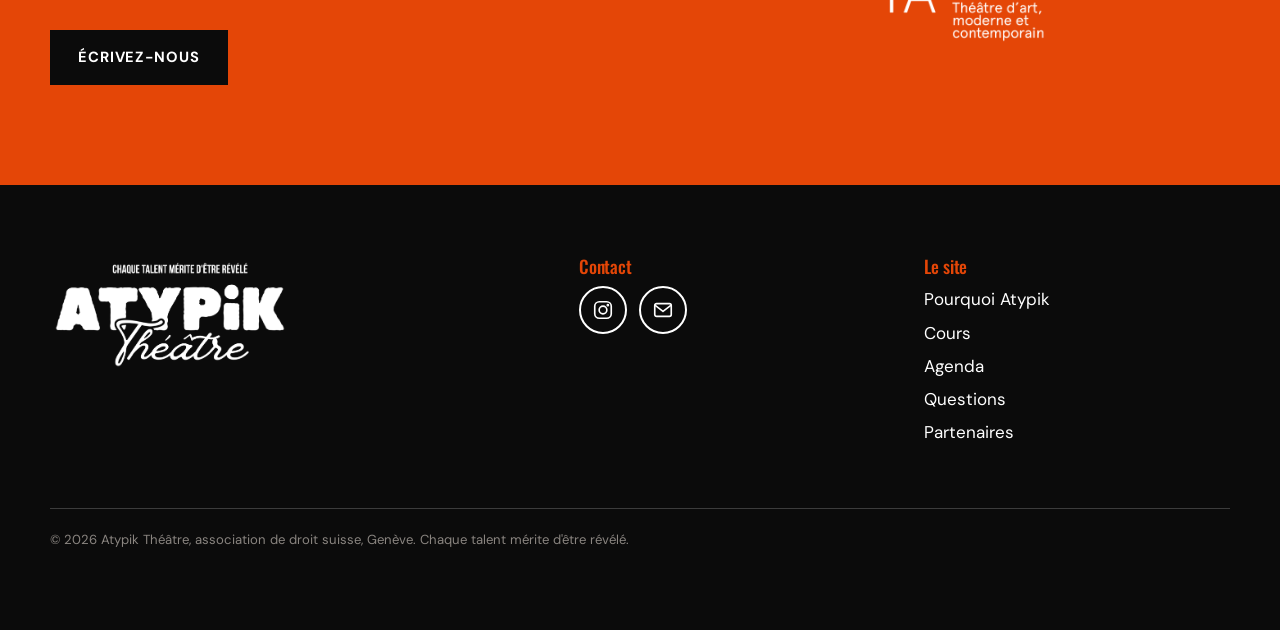
==== commit a4bae6a6: "Design : agenda sans bulles, filmographie de Mohamed Belhamar en liste, un seul bouton en haut de pa" ====
--- a/index.html
+++ b/index.html
@@ -55,10 +55,9 @@
     <div class="hero-contenu">
       <h1>Chaque talent<br>mérite d'être <em>révélé</em></h1>
       <p class="hero-texte">Rejoignez un espace de jeu, de création et d'expérimentation à Genève. Explorez votre palette, thématique après thématique, et appropriez-vous les outils pour évoluer dans le monde professionnel.</p>
-      <div class="actions">
-        <a href="#cours" class="btn btn-plein">Découvrir les cours</a>
-        <a href="#agenda" class="btn btn-contour">Les prochains rendez-vous</a>
-      </div>
+      <a href="#cours" class="btn btn-plein">Essayer un cours</a>
+      <p class="hero-preuve">Premier cours gratuit et sans engagement, le lundi et le jeudi.</p>
+      <a href="#agenda" class="hero-lien">Les prochains rendez-vous</a>
     </div>
   </section>
 
@@ -112,8 +111,15 @@
         <div>
           <h2>Mohamed Belhamar, une collaboration Atypik</h2>
           <p class="role">Directeur de casting</p>
-          <p>Il a travaillé sur <em>Athena</em> de Romain Gavras, sur <em>De rouille et d'os</em>, <em>Dheepan</em> et <em>Un prophète</em> de Jacques Audiard, sur la série <em>Validé</em> et sur de nombreux autres films.</p>
-          <p>Régulièrement, il anime à Genève des stages intensifs avec Atypik Théâtre : travail de scènes de cinéma, direction d'acteur face caméra et regard du casting.</p>
+          <p class="films-titre">Il a travaillé sur</p>
+          <ul class="films">
+            <li>Athena <span>Romain Gavras</span></li>
+            <li>Un prophète <span>Jacques Audiard</span></li>
+            <li>De rouille et d'os <span>Jacques Audiard</span></li>
+            <li>Dheepan <span>Jacques Audiard</span></li>
+            <li>Validé <span>Série</span></li>
+          </ul>
+          <p>Et sur de nombreux autres films. Régulièrement, il anime à Genève des stages intensifs avec Atypik Théâtre : travail de scènes de cinéma, direction d'acteur face caméra et regard du casting.</p>
         </div>
       </div>
       <div class="agenda-liste" id="agenda-liste"></div>
--- a/style.css
+++ b/style.css
@@ -48,8 +48,9 @@
 .hero h1 { font-size: clamp(3.6rem, 12.5vw, 11rem); line-height: 0.86; margin-bottom: 28px; }
 .hero h1 em { color: var(--orange); }
 .hero-texte { max-width: 600px; font-size: 1.2rem; margin-bottom: 32px; }
-.actions { display: flex; flex-wrap: wrap; gap: 14px; }
-.hero .btn-contour:hover { background: var(--blanc); color: var(--noir); border-color: var(--blanc); }
+.hero-preuve { margin: 12px 0 26px; font-size: 0.95rem; }
+.hero-lien { font-weight: 700; font-size: 0.92rem; letter-spacing: 0.06em; text-transform: uppercase; text-underline-offset: 6px; }
+.hero-lien:hover { color: var(--orange); }
 
 /* Lettre de Shawna */
 .lettre { background: var(--orange); padding: 110px 0; }
@@ -147,7 +148,11 @@
 .vedette h2 { margin-bottom: 8px; }
 .vedette .role { margin-bottom: 20px; }
 .vedette p:not(.role) { max-width: 560px; font-size: 1.08rem; margin-bottom: 14px; }
-.vedette em { font-style: italic; }
+.vedette p.films-titre { font-size: 0.72rem; font-weight: 700; letter-spacing: 0.14em; text-transform: uppercase; color: var(--gris); margin-bottom: 10px; }
+.films { list-style: none; margin-bottom: 20px; }
+.films li { display: flex; align-items: baseline; flex-wrap: wrap; gap: 0 14px; padding: 8px 0; border-top: 1px solid rgba(255,255,255,0.25); font-family: "Oswald", "Arial Narrow", sans-serif; font-weight: 500; font-size: clamp(1.5rem, 2.6vw, 2.1rem); line-height: 1.1; }
+.films li:last-child { border-bottom: 1px solid rgba(255,255,255,0.25); }
+.films span { font-family: var(--texte); font-weight: 400; font-size: 0.85rem; color: var(--gris); }
 
 /* Agenda */
 .evenement { display: grid; grid-template-columns: 220px 1fr auto; gap: 40px; align-items: center; padding: 40px 0; border-top: 1px solid rgba(255,255,255,0.25); }
@@ -157,8 +162,8 @@
 .evenement-type { font-size: 0.78rem; font-weight: 700; letter-spacing: 0.14em; text-transform: uppercase; color: var(--orange); margin-bottom: 8px; }
 .evenement h3 { font-size: clamp(1.9rem, 3.4vw, 2.8rem); }
 .evenement-sous { font-weight: 700; margin: 4px 0 12px; }
-.evenement ul { display: flex; flex-wrap: wrap; gap: 8px; list-style: none; margin-top: 16px; }
-.evenement li { padding: 5px 12px; border: 1px solid rgba(255,255,255,0.5); border-radius: 999px; font-size: 0.85rem; }
+.evenement dl { display: grid; grid-template-columns: auto 1fr; gap: 6px 20px; margin-top: 18px; font-size: 0.95rem; }
+.evenement dt { padding-top: 4px; font-size: 0.72rem; font-weight: 700; letter-spacing: 0.14em; text-transform: uppercase; color: var(--gris); }
 .agenda-vide { font-size: 1.2rem; }
 .agenda-vide a { color: var(--orange); }
 
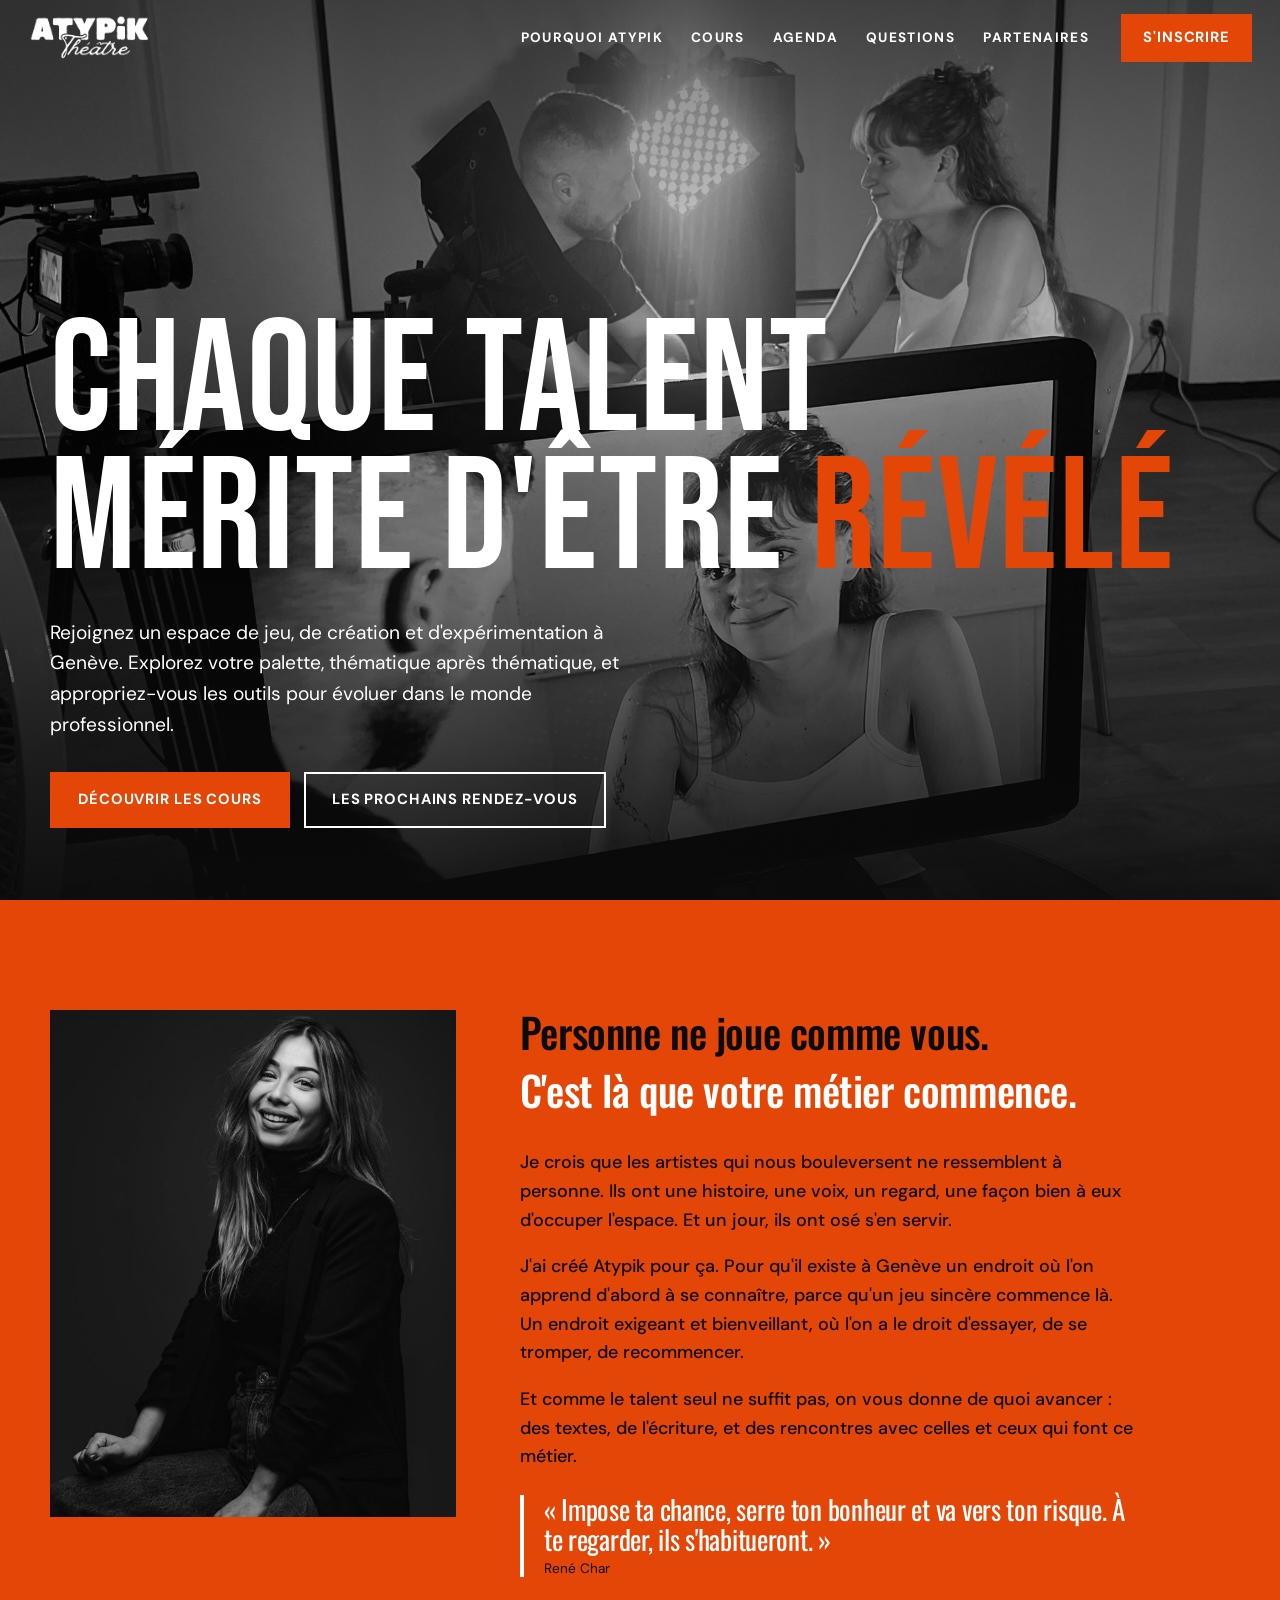
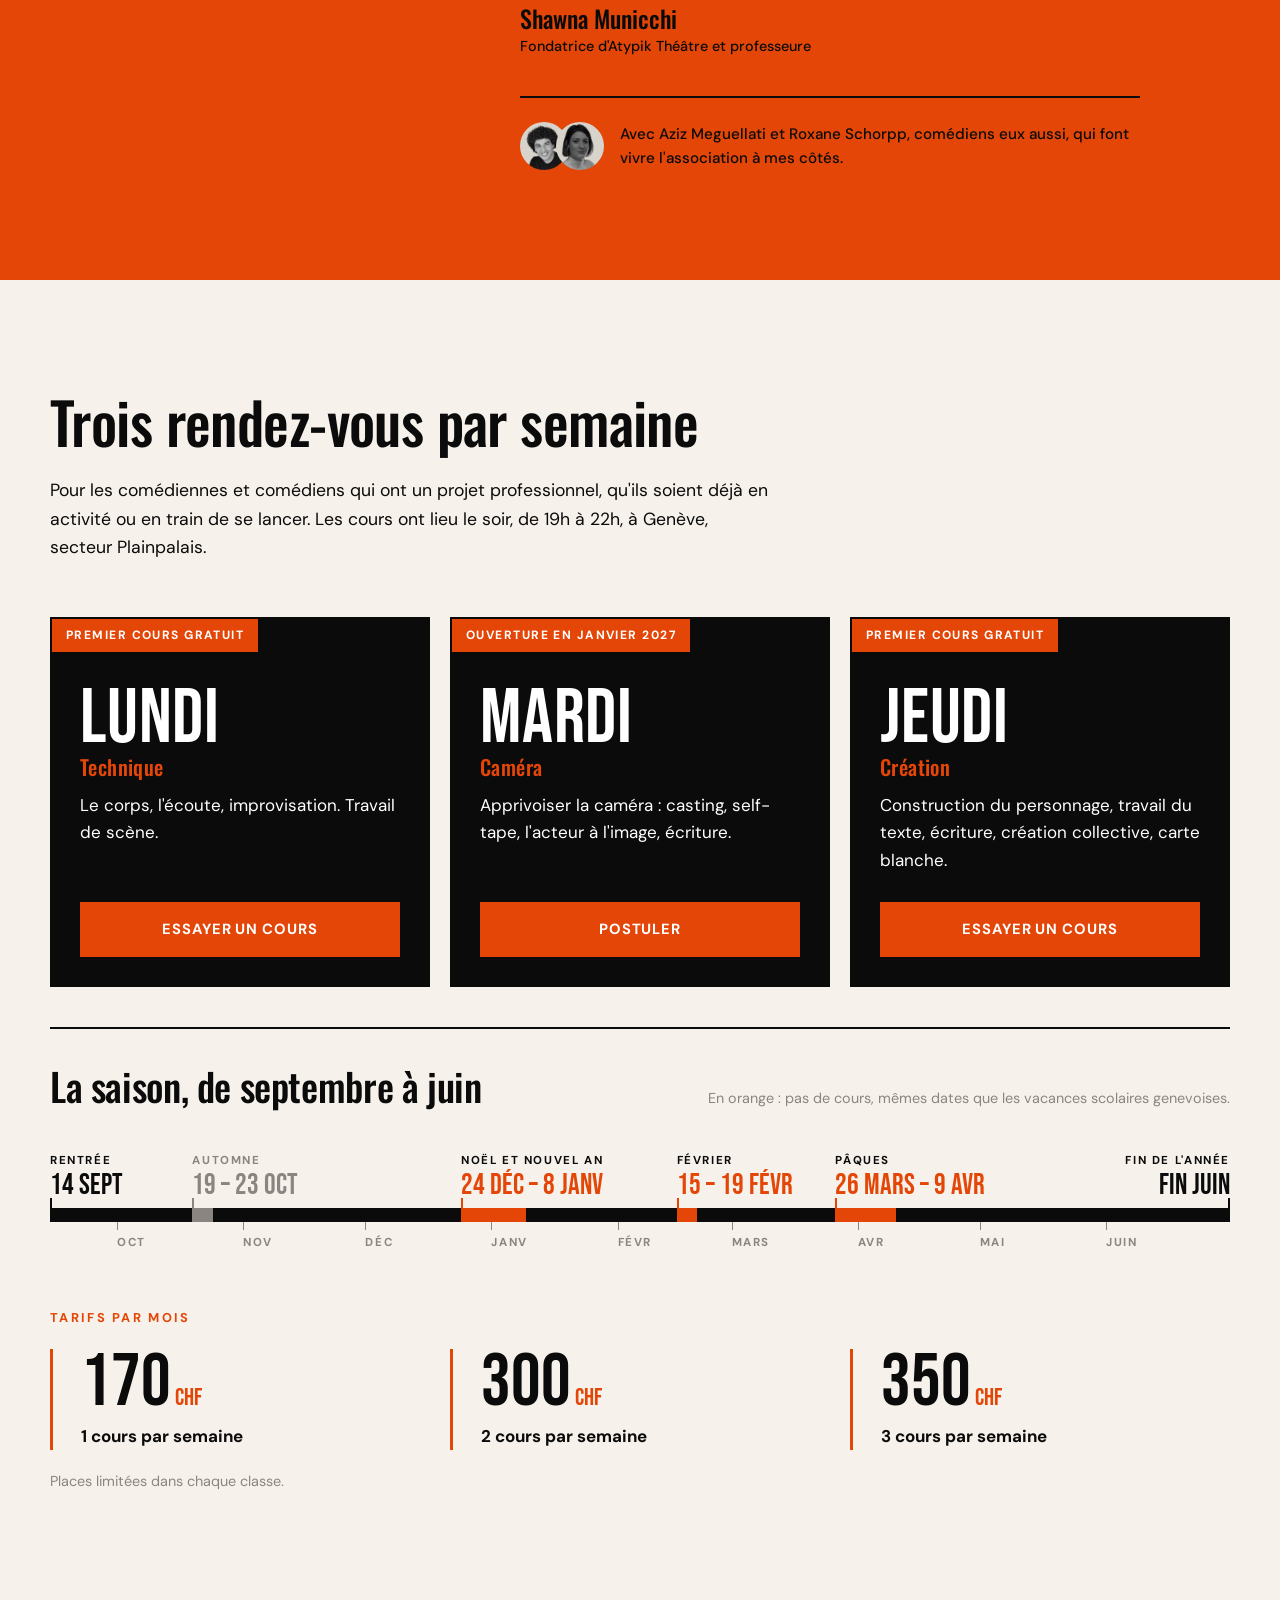
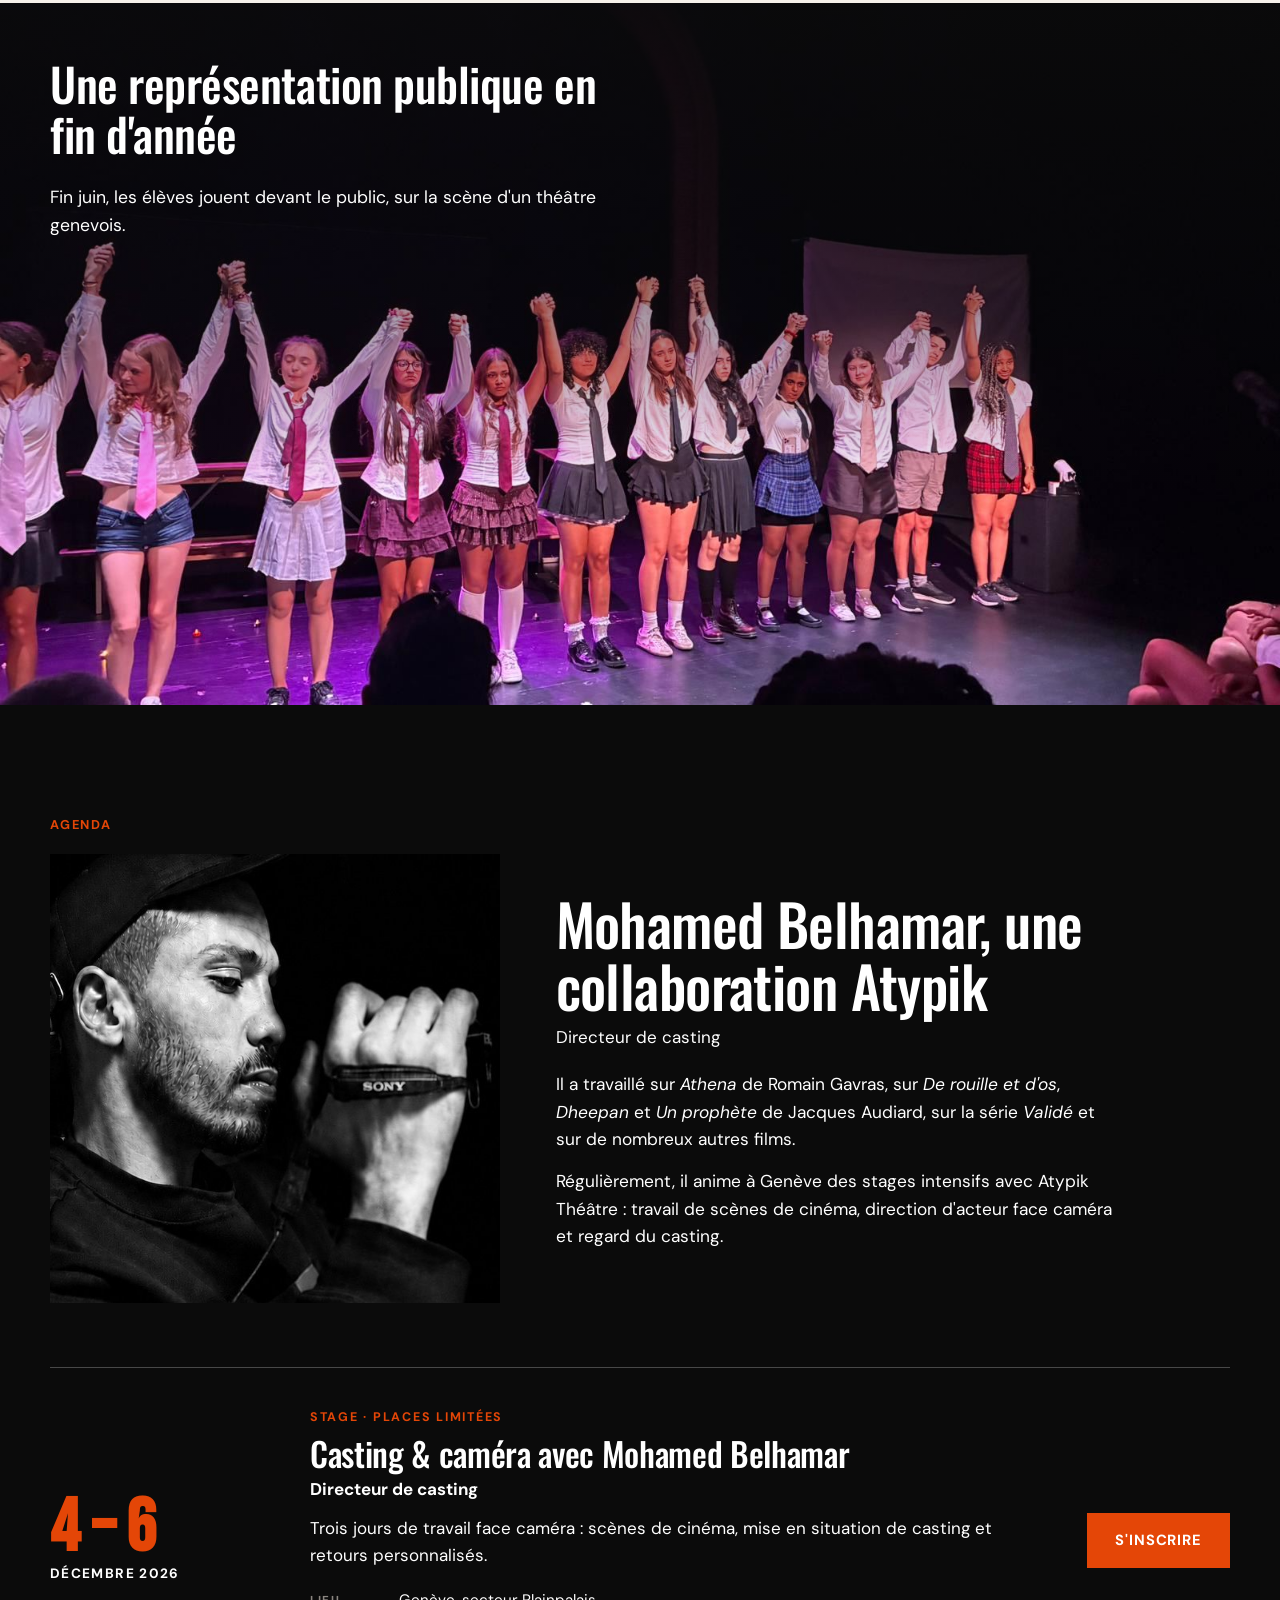
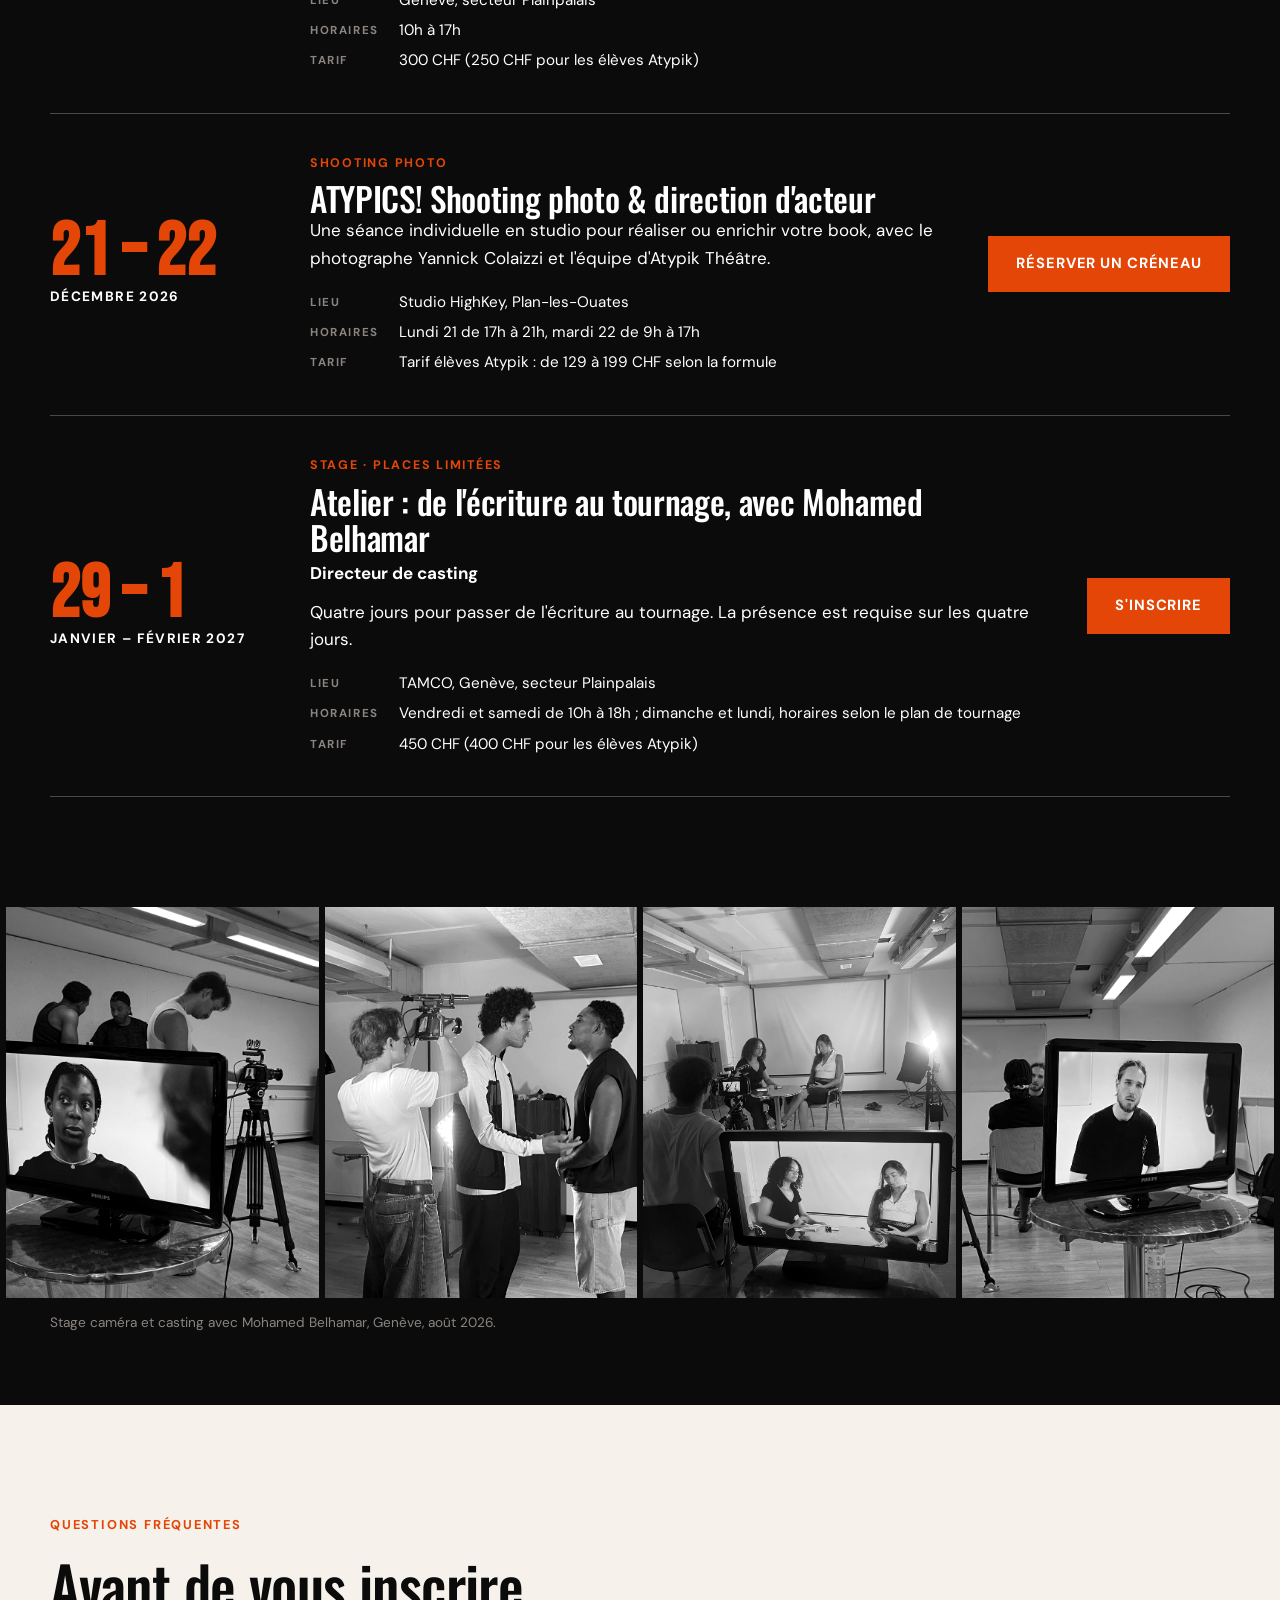
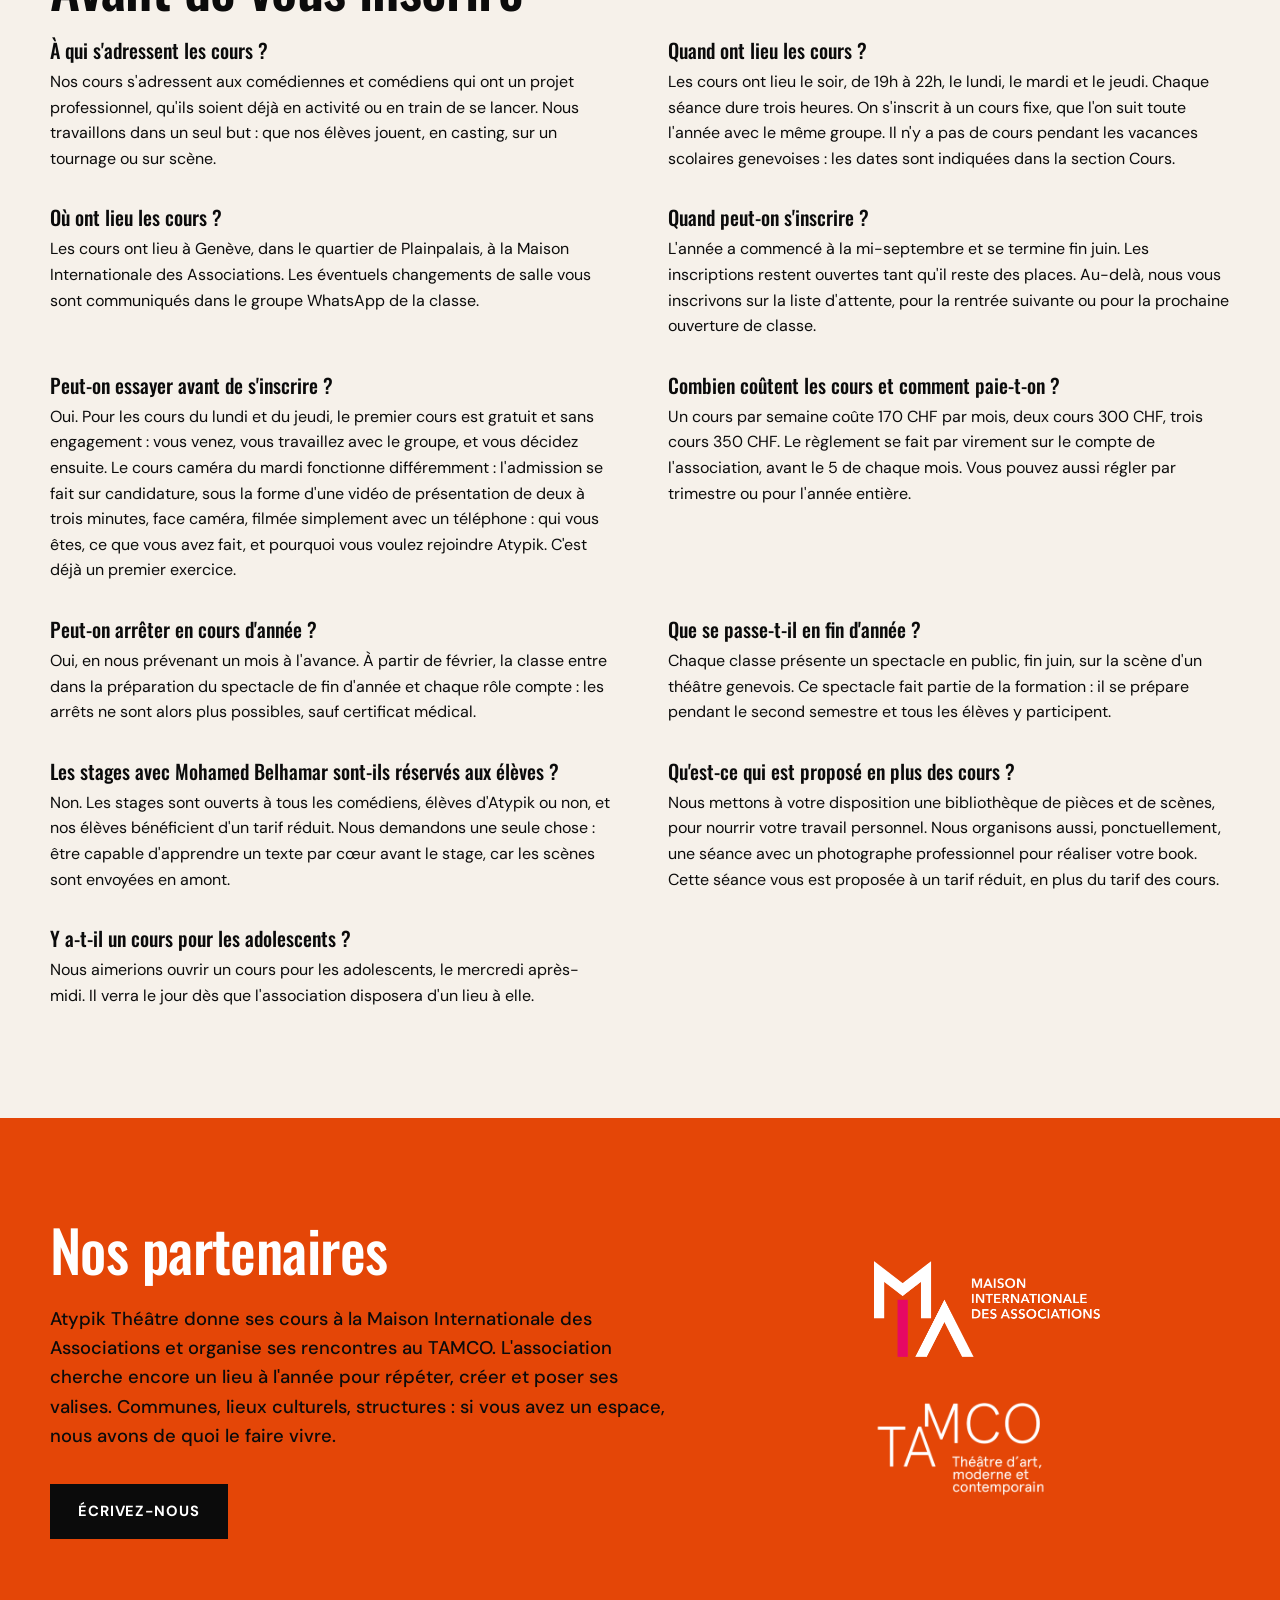
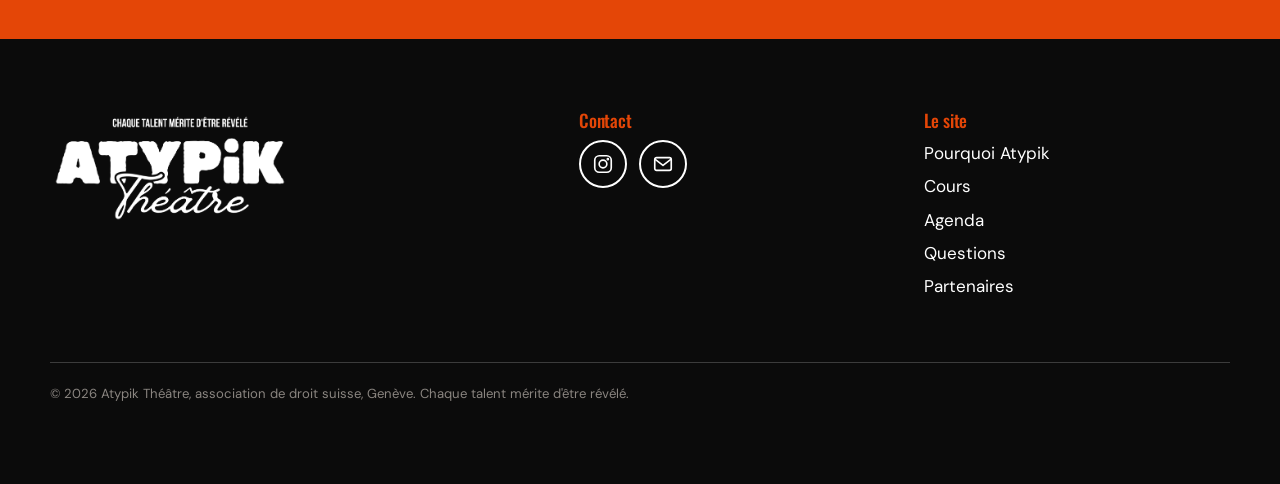
==== commit bd210e6a: "Design : retour du haut de page et de la présentation de Mohamed Belhamar d'origine, seul l'agenda c" ====
--- a/index.html
+++ b/index.html
@@ -55,9 +55,10 @@
     <div class="hero-contenu">
       <h1>Chaque talent<br>mérite d'être <em>révélé</em></h1>
       <p class="hero-texte">Rejoignez un espace de jeu, de création et d'expérimentation à Genève. Explorez votre palette, thématique après thématique, et appropriez-vous les outils pour évoluer dans le monde professionnel.</p>
-      <a href="#cours" class="btn btn-plein">Essayer un cours</a>
-      <p class="hero-preuve">Premier cours gratuit et sans engagement, le lundi et le jeudi.</p>
-      <a href="#agenda" class="hero-lien">Les prochains rendez-vous</a>
+      <div class="actions">
+        <a href="#cours" class="btn btn-plein">Découvrir les cours</a>
+        <a href="#agenda" class="btn btn-contour">Les prochains rendez-vous</a>
+      </div>
     </div>
   </section>
 
@@ -111,15 +112,8 @@
         <div>
           <h2>Mohamed Belhamar, une collaboration Atypik</h2>
           <p class="role">Directeur de casting</p>
-          <p class="films-titre">Il a travaillé sur</p>
-          <ul class="films">
-            <li>Athena <span>Romain Gavras</span></li>
-            <li>Un prophète <span>Jacques Audiard</span></li>
-            <li>De rouille et d'os <span>Jacques Audiard</span></li>
-            <li>Dheepan <span>Jacques Audiard</span></li>
-            <li>Validé <span>Série</span></li>
-          </ul>
-          <p>Et sur de nombreux autres films. Régulièrement, il anime à Genève des stages intensifs avec Atypik Théâtre : travail de scènes de cinéma, direction d'acteur face caméra et regard du casting.</p>
+          <p>Il a travaillé sur <em>Athena</em> de Romain Gavras, sur <em>De rouille et d'os</em>, <em>Dheepan</em> et <em>Un prophète</em> de Jacques Audiard, sur la série <em>Validé</em> et sur de nombreux autres films.</p>
+          <p>Régulièrement, il anime à Genève des stages intensifs avec Atypik Théâtre : travail de scènes de cinéma, direction d'acteur face caméra et regard du casting.</p>
         </div>
       </div>
       <div class="agenda-liste" id="agenda-liste"></div>
--- a/style.css
+++ b/style.css
@@ -48,9 +48,8 @@
 .hero h1 { font-size: clamp(3.6rem, 12.5vw, 11rem); line-height: 0.86; margin-bottom: 28px; }
 .hero h1 em { color: var(--orange); }
 .hero-texte { max-width: 600px; font-size: 1.2rem; margin-bottom: 32px; }
-.hero-preuve { margin: 12px 0 26px; font-size: 0.95rem; }
-.hero-lien { font-weight: 700; font-size: 0.92rem; letter-spacing: 0.06em; text-transform: uppercase; text-underline-offset: 6px; }
-.hero-lien:hover { color: var(--orange); }
+.actions { display: flex; flex-wrap: wrap; gap: 14px; }
+.hero .btn-contour:hover { background: var(--blanc); color: var(--noir); border-color: var(--blanc); }
 
 /* Lettre de Shawna */
 .lettre { background: var(--orange); padding: 110px 0; }
@@ -148,11 +147,7 @@
 .vedette h2 { margin-bottom: 8px; }
 .vedette .role { margin-bottom: 20px; }
 .vedette p:not(.role) { max-width: 560px; font-size: 1.08rem; margin-bottom: 14px; }
-.vedette p.films-titre { font-size: 0.72rem; font-weight: 700; letter-spacing: 0.14em; text-transform: uppercase; color: var(--gris); margin-bottom: 10px; }
-.films { list-style: none; margin-bottom: 20px; }
-.films li { display: flex; align-items: baseline; flex-wrap: wrap; gap: 0 14px; padding: 8px 0; border-top: 1px solid rgba(255,255,255,0.25); font-family: "Oswald", "Arial Narrow", sans-serif; font-weight: 500; font-size: clamp(1.5rem, 2.6vw, 2.1rem); line-height: 1.1; }
-.films li:last-child { border-bottom: 1px solid rgba(255,255,255,0.25); }
-.films span { font-family: var(--texte); font-weight: 400; font-size: 0.85rem; color: var(--gris); }
+.vedette em { font-style: italic; }
 
 /* Agenda */
 .evenement { display: grid; grid-template-columns: 220px 1fr auto; gap: 40px; align-items: center; padding: 40px 0; border-top: 1px solid rgba(255,255,255,0.25); }
